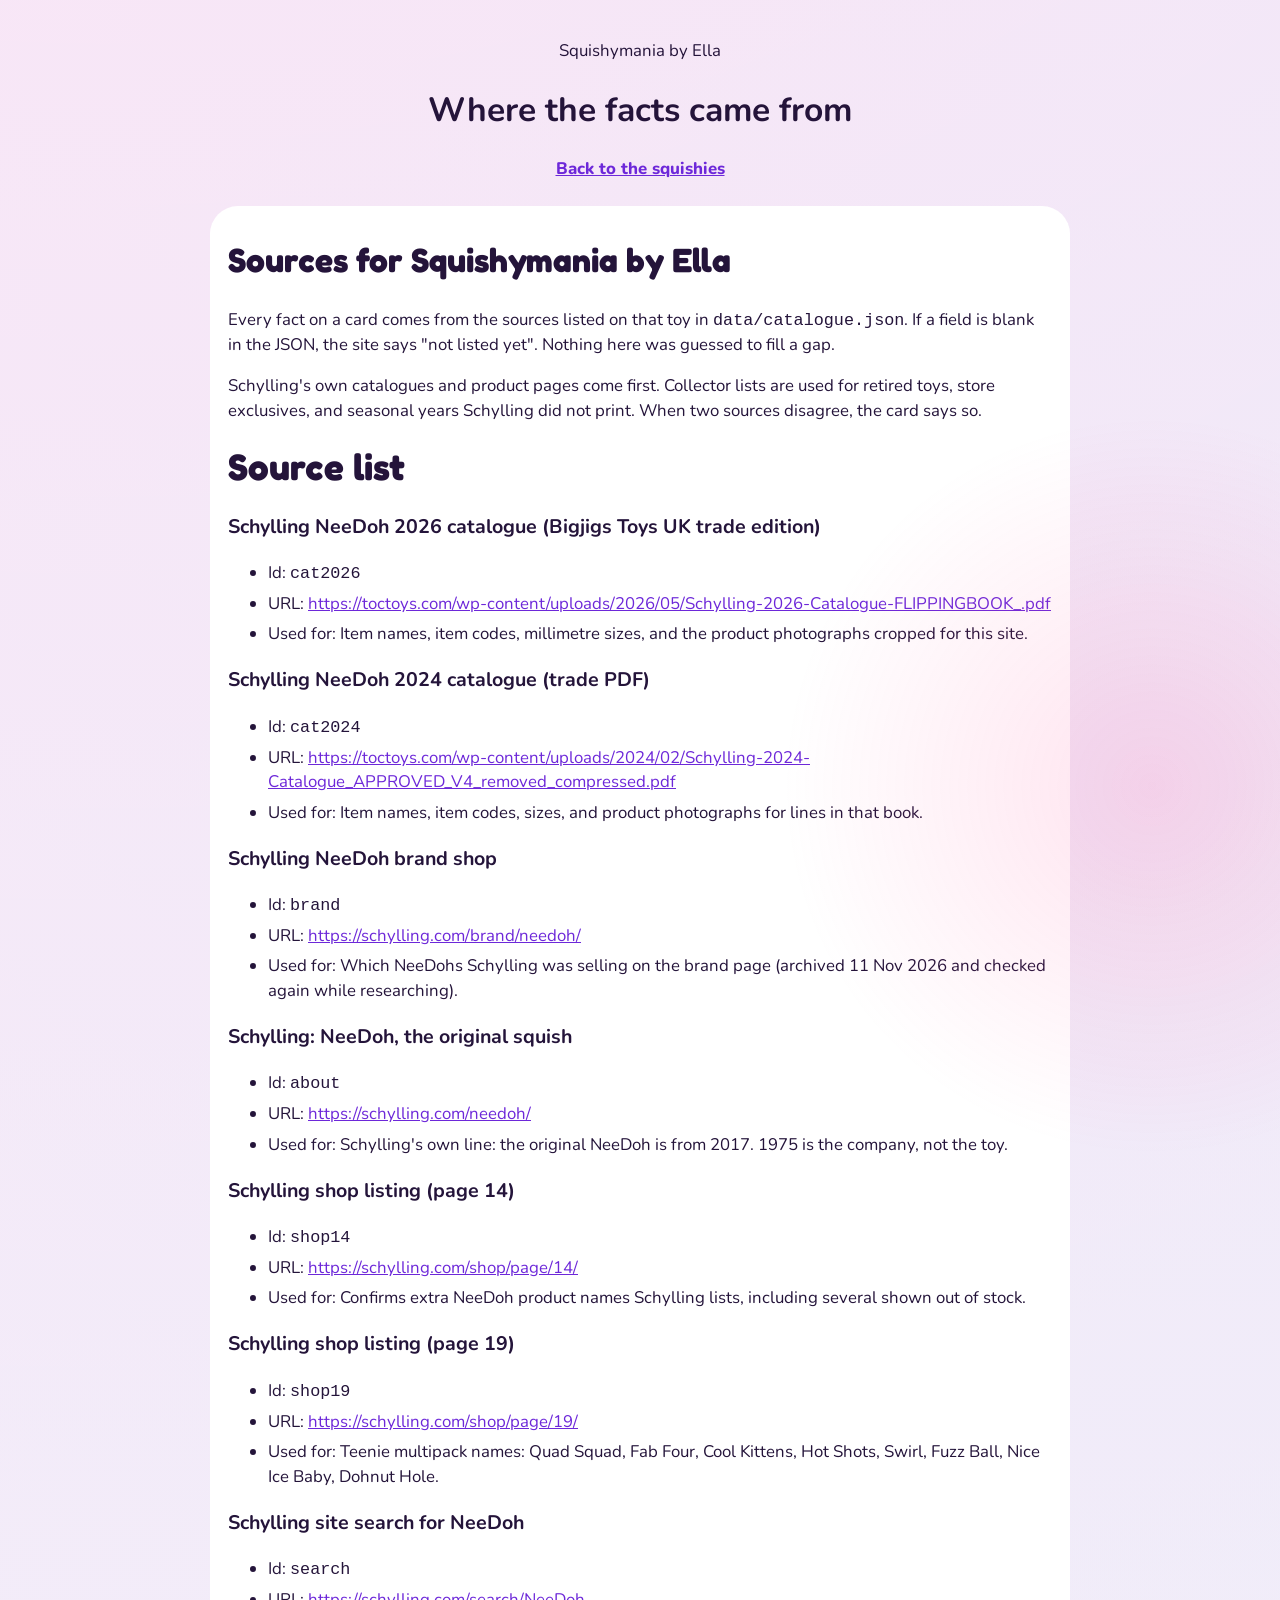
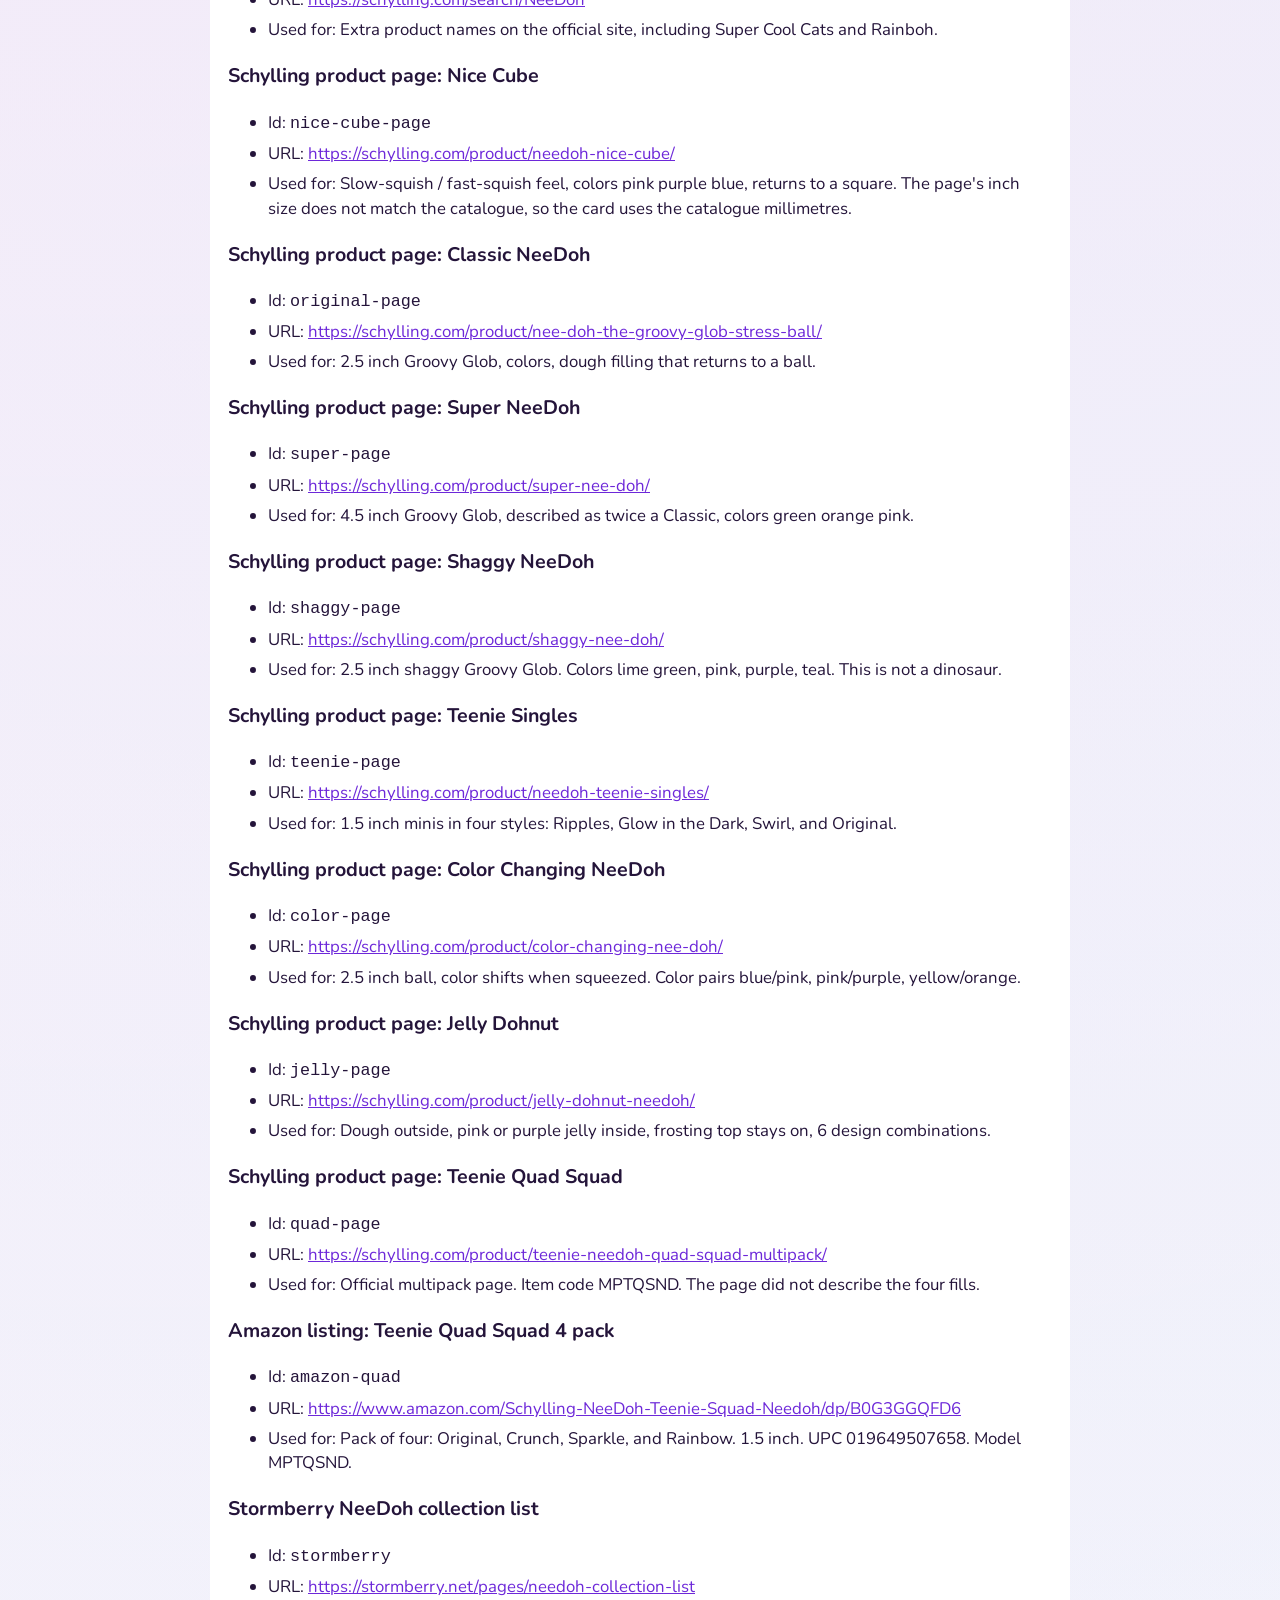
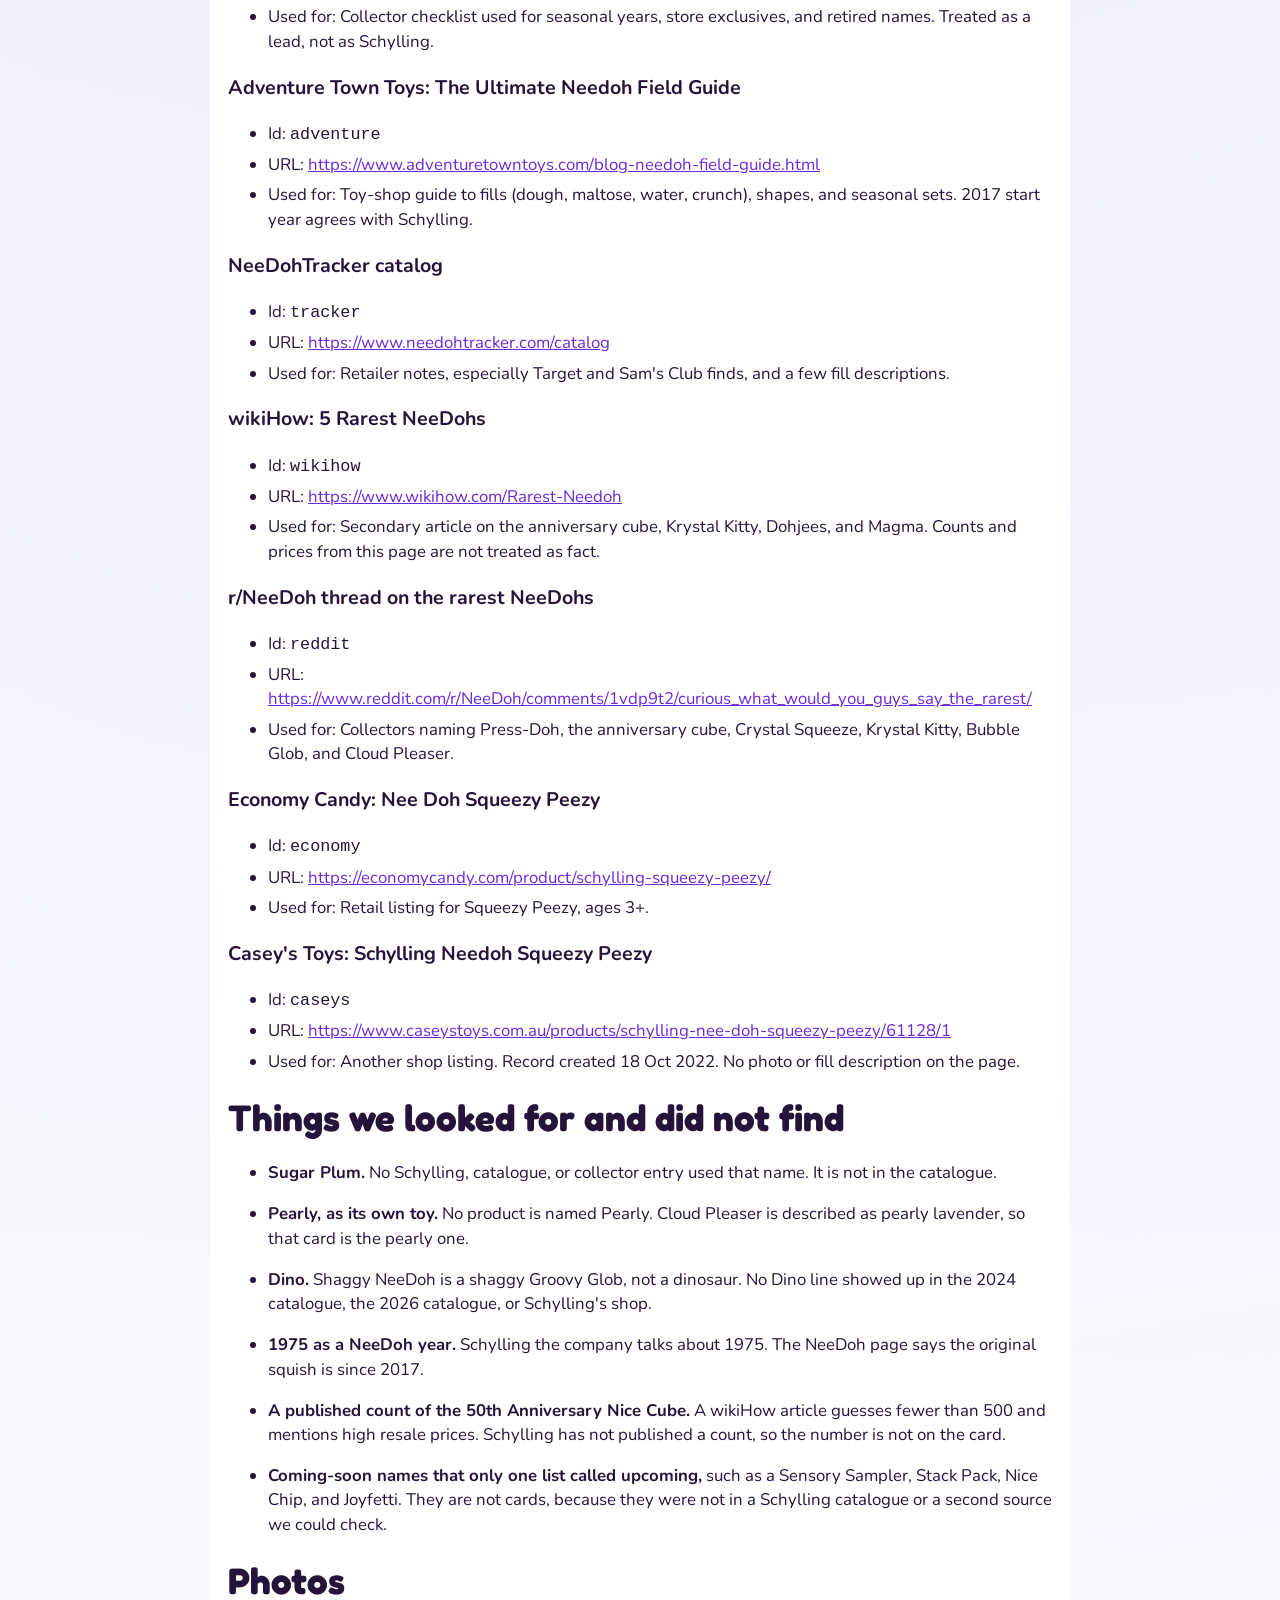
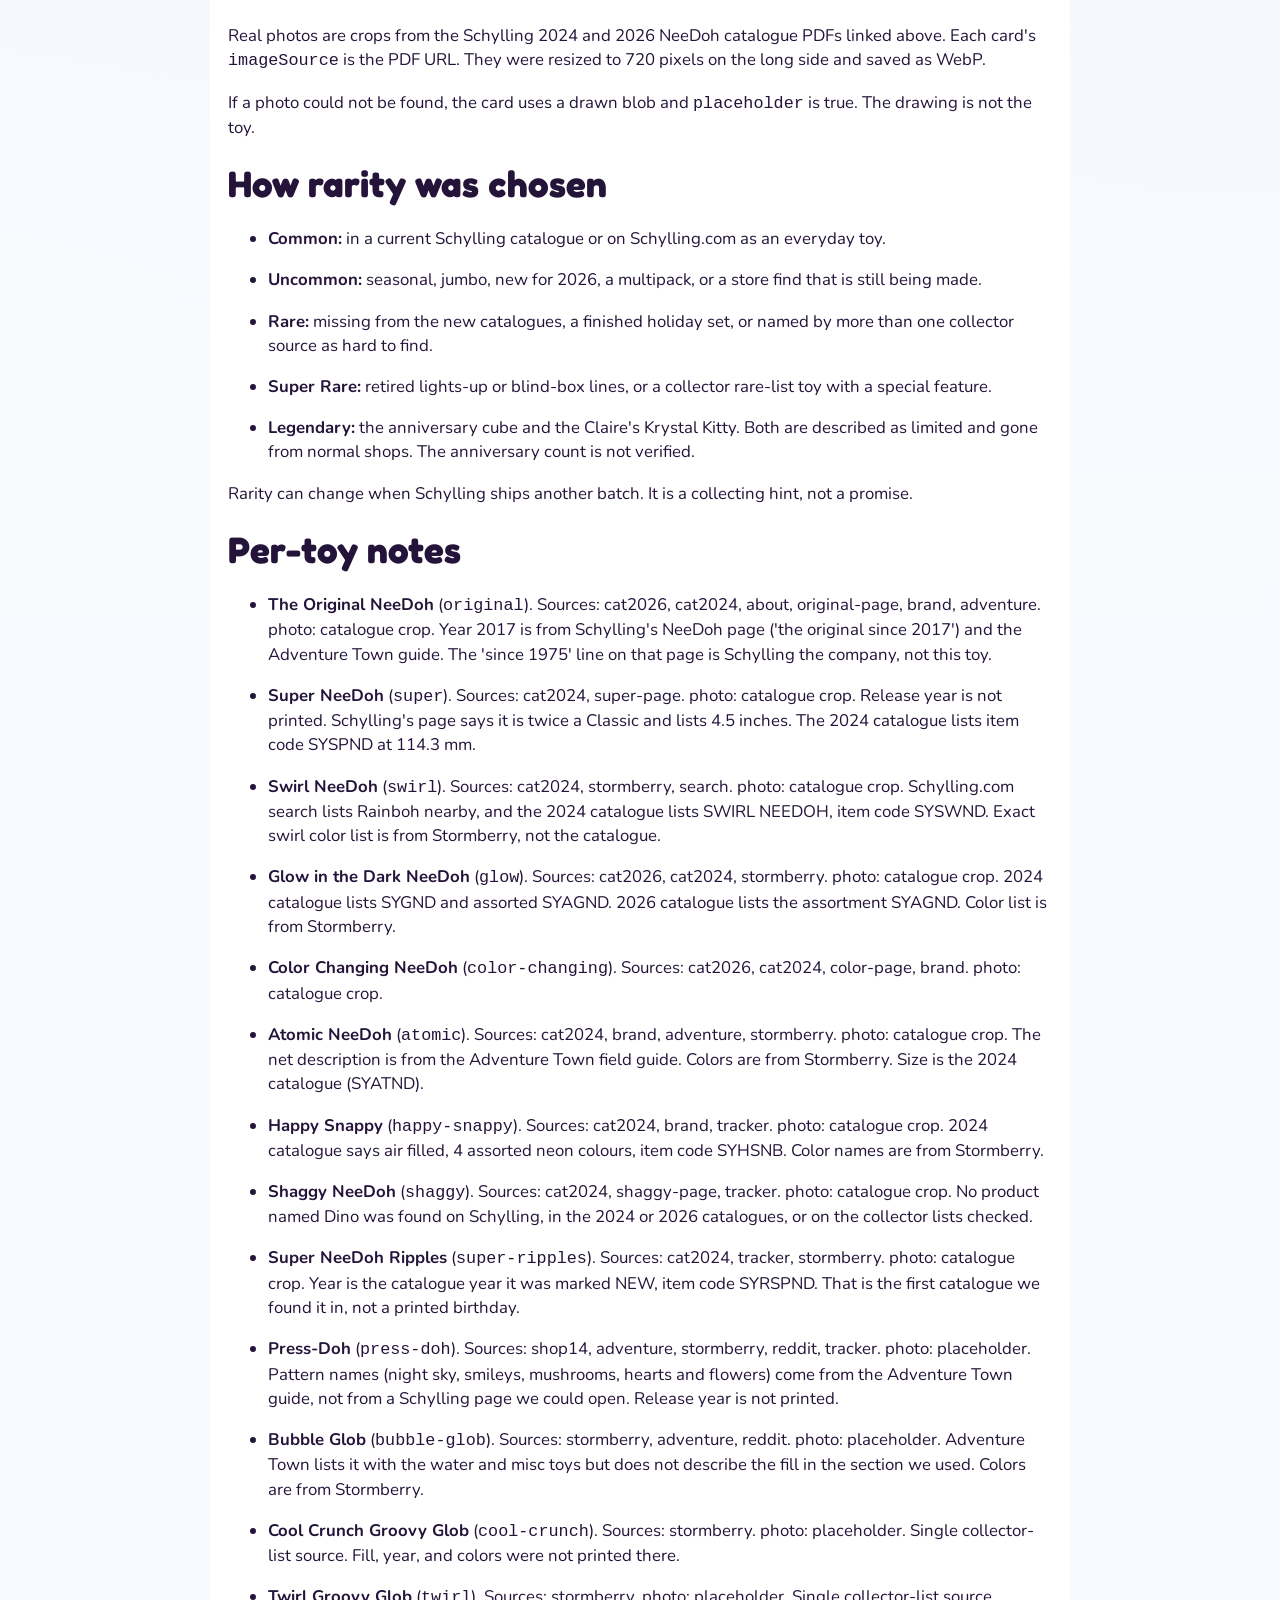
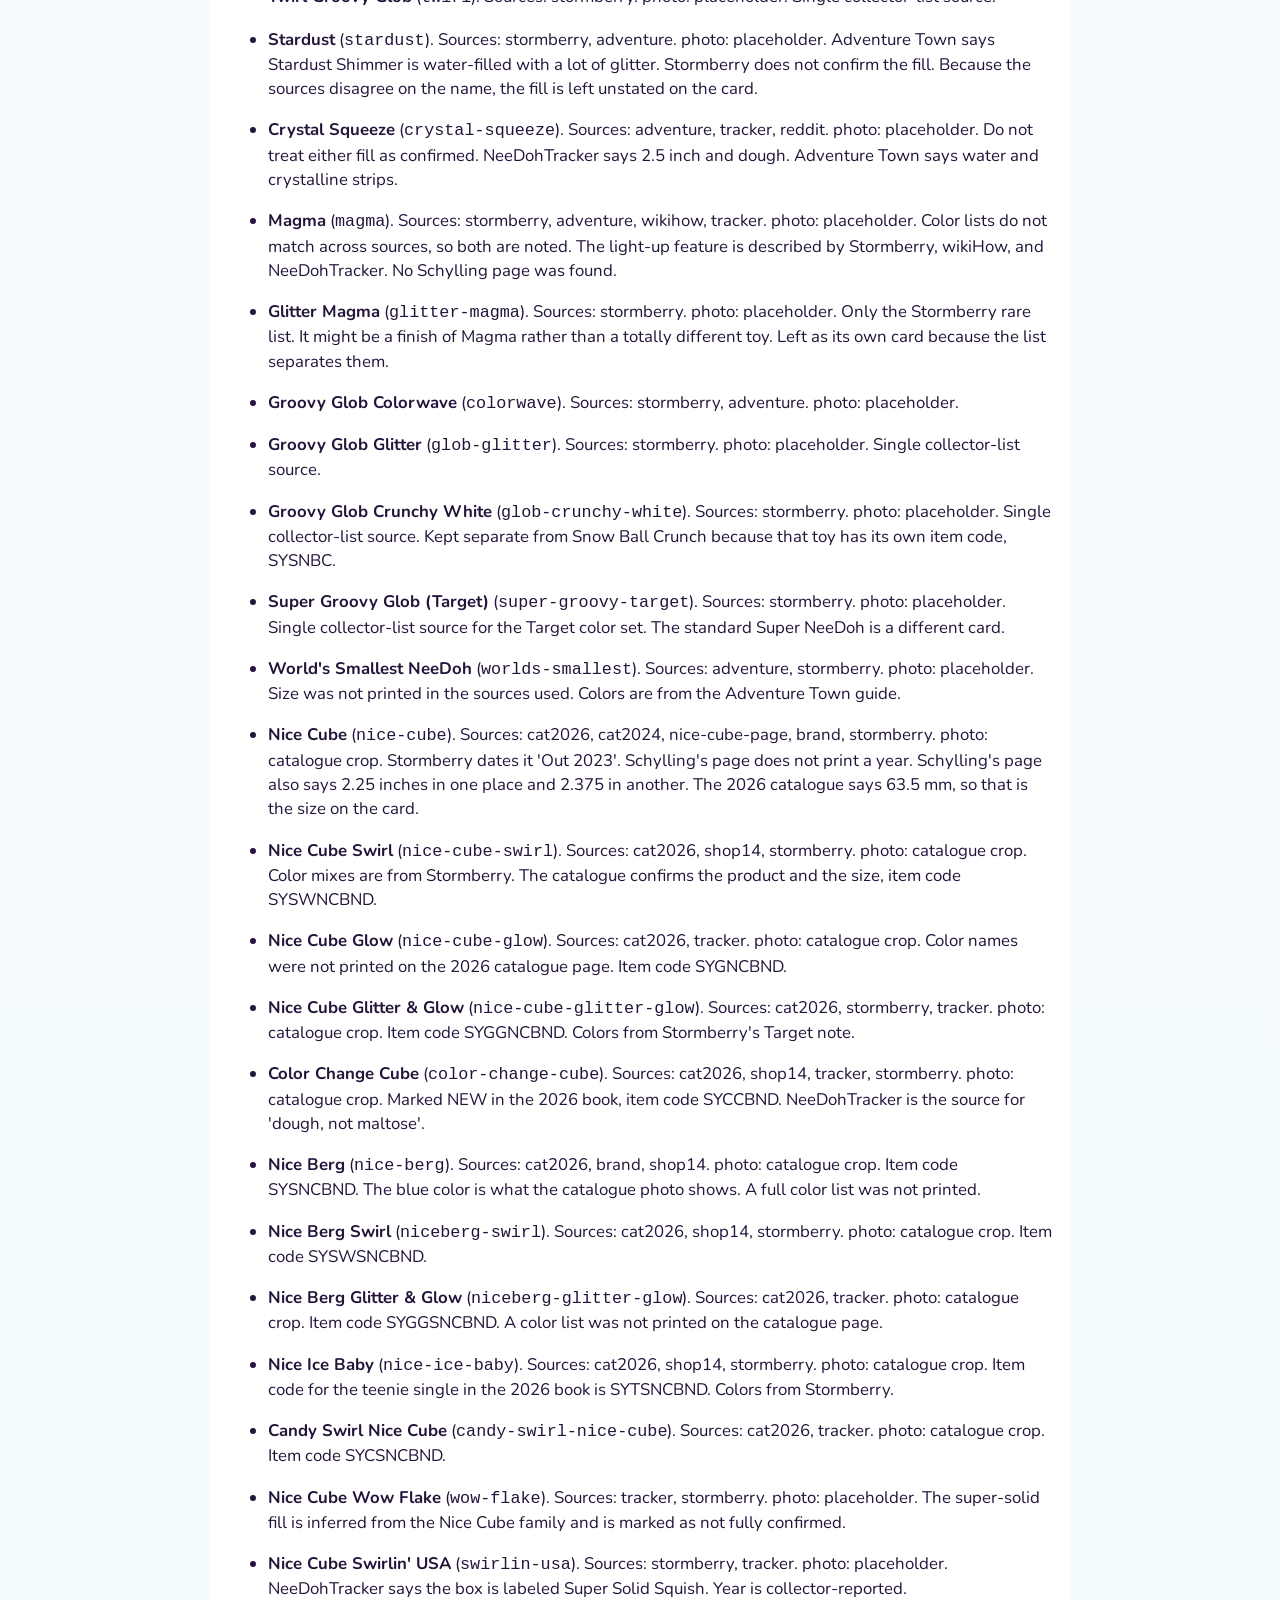
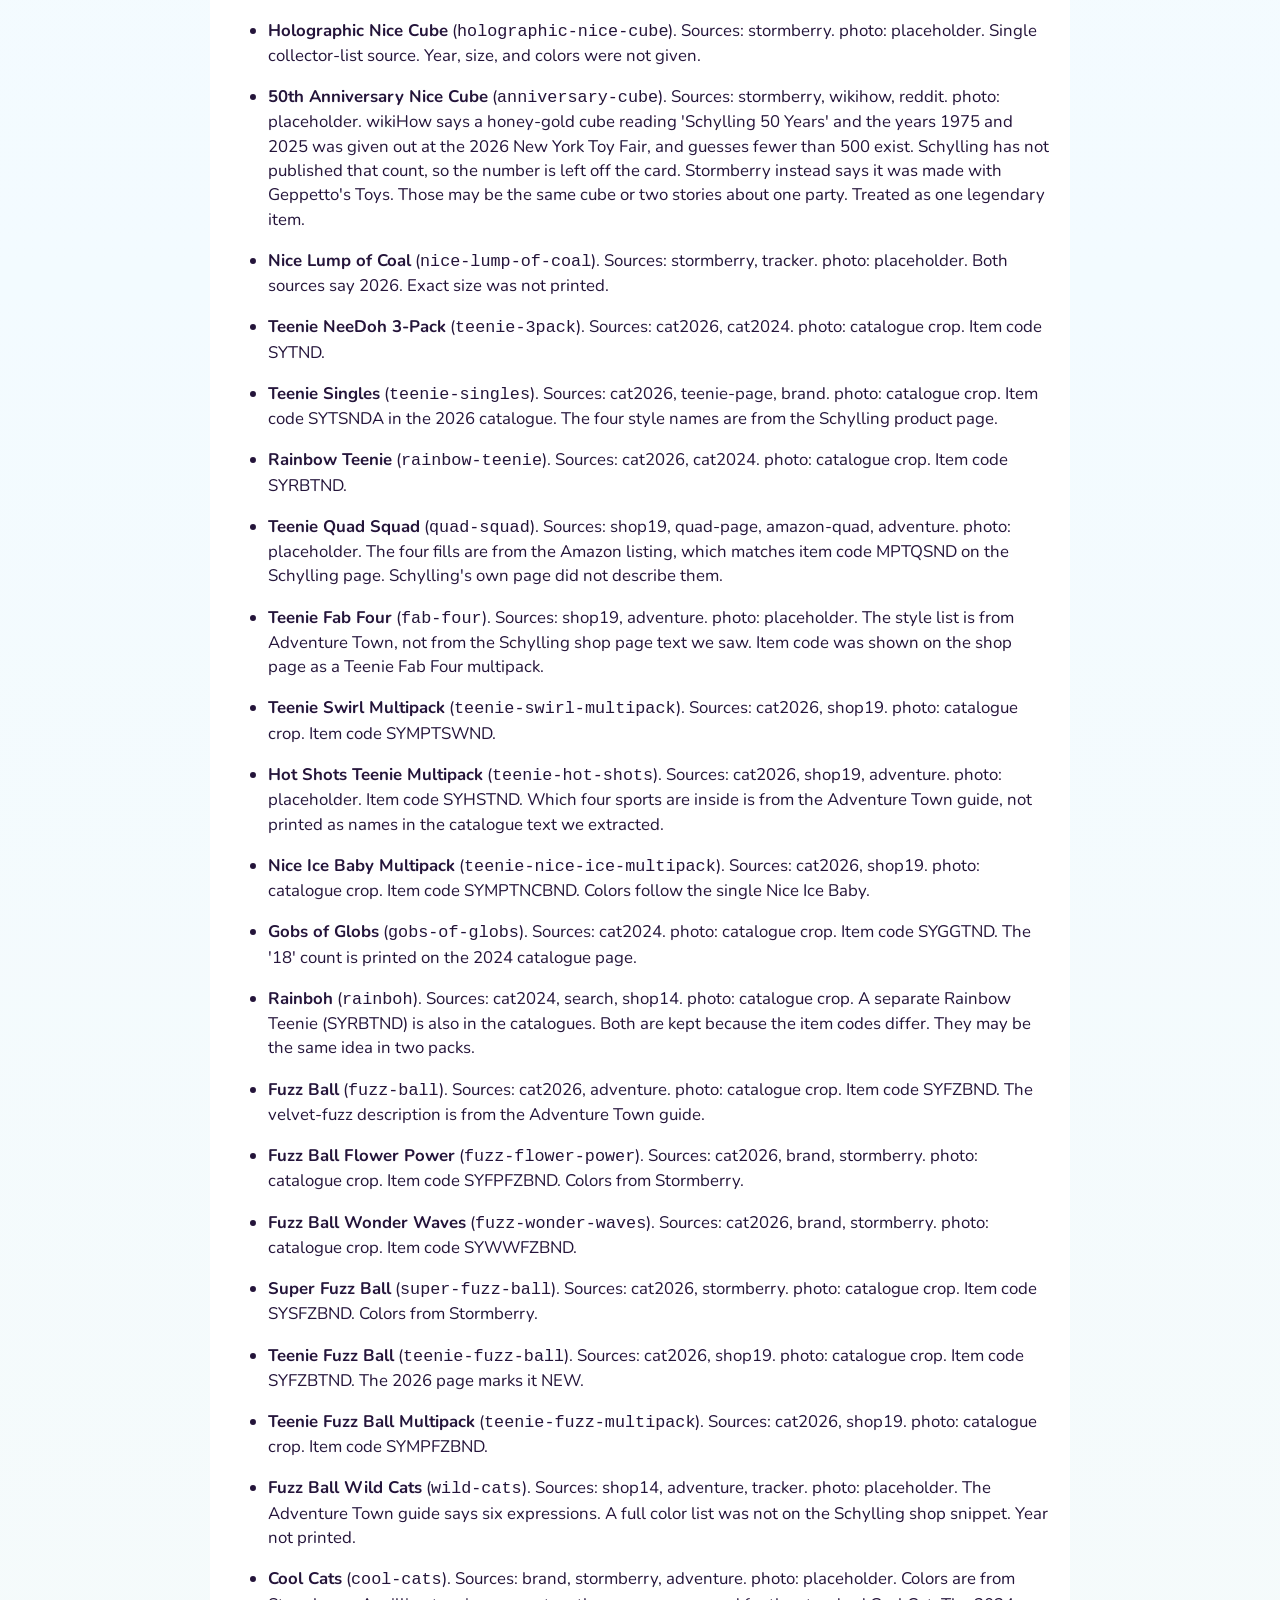
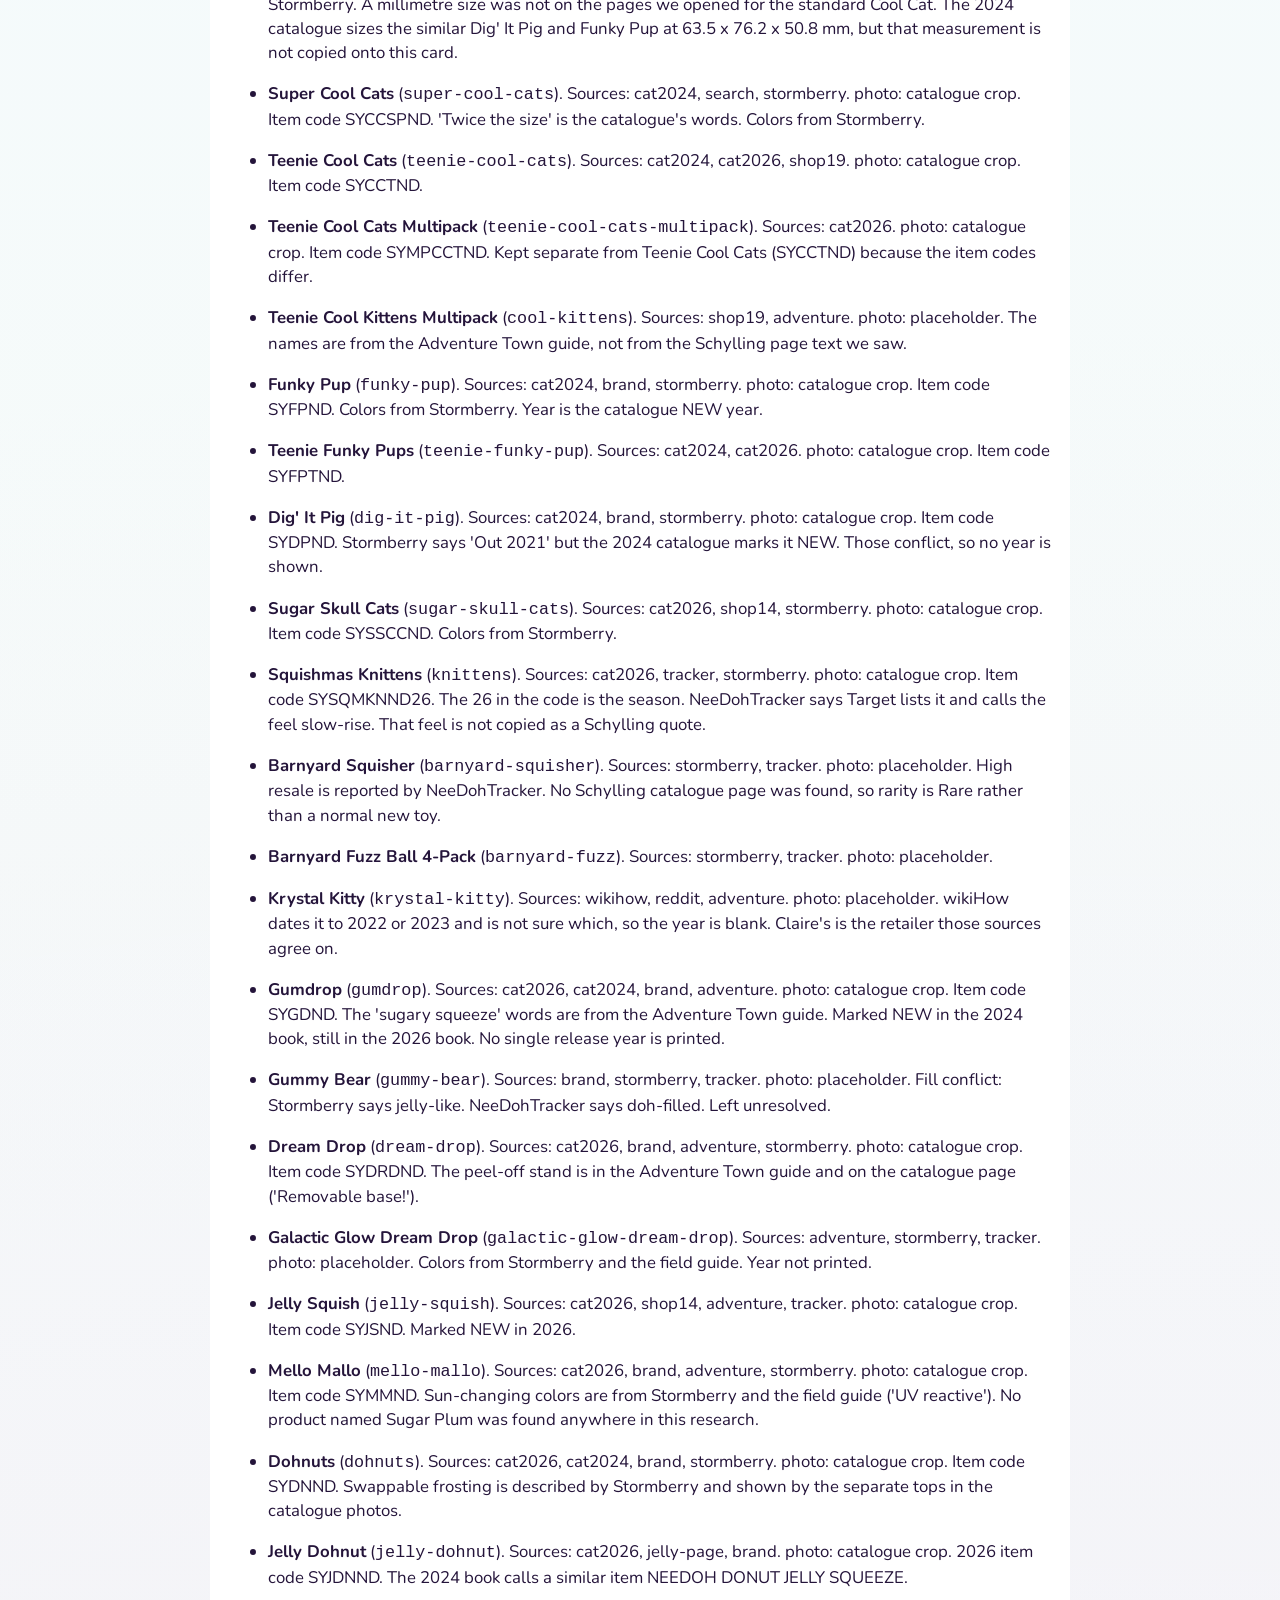
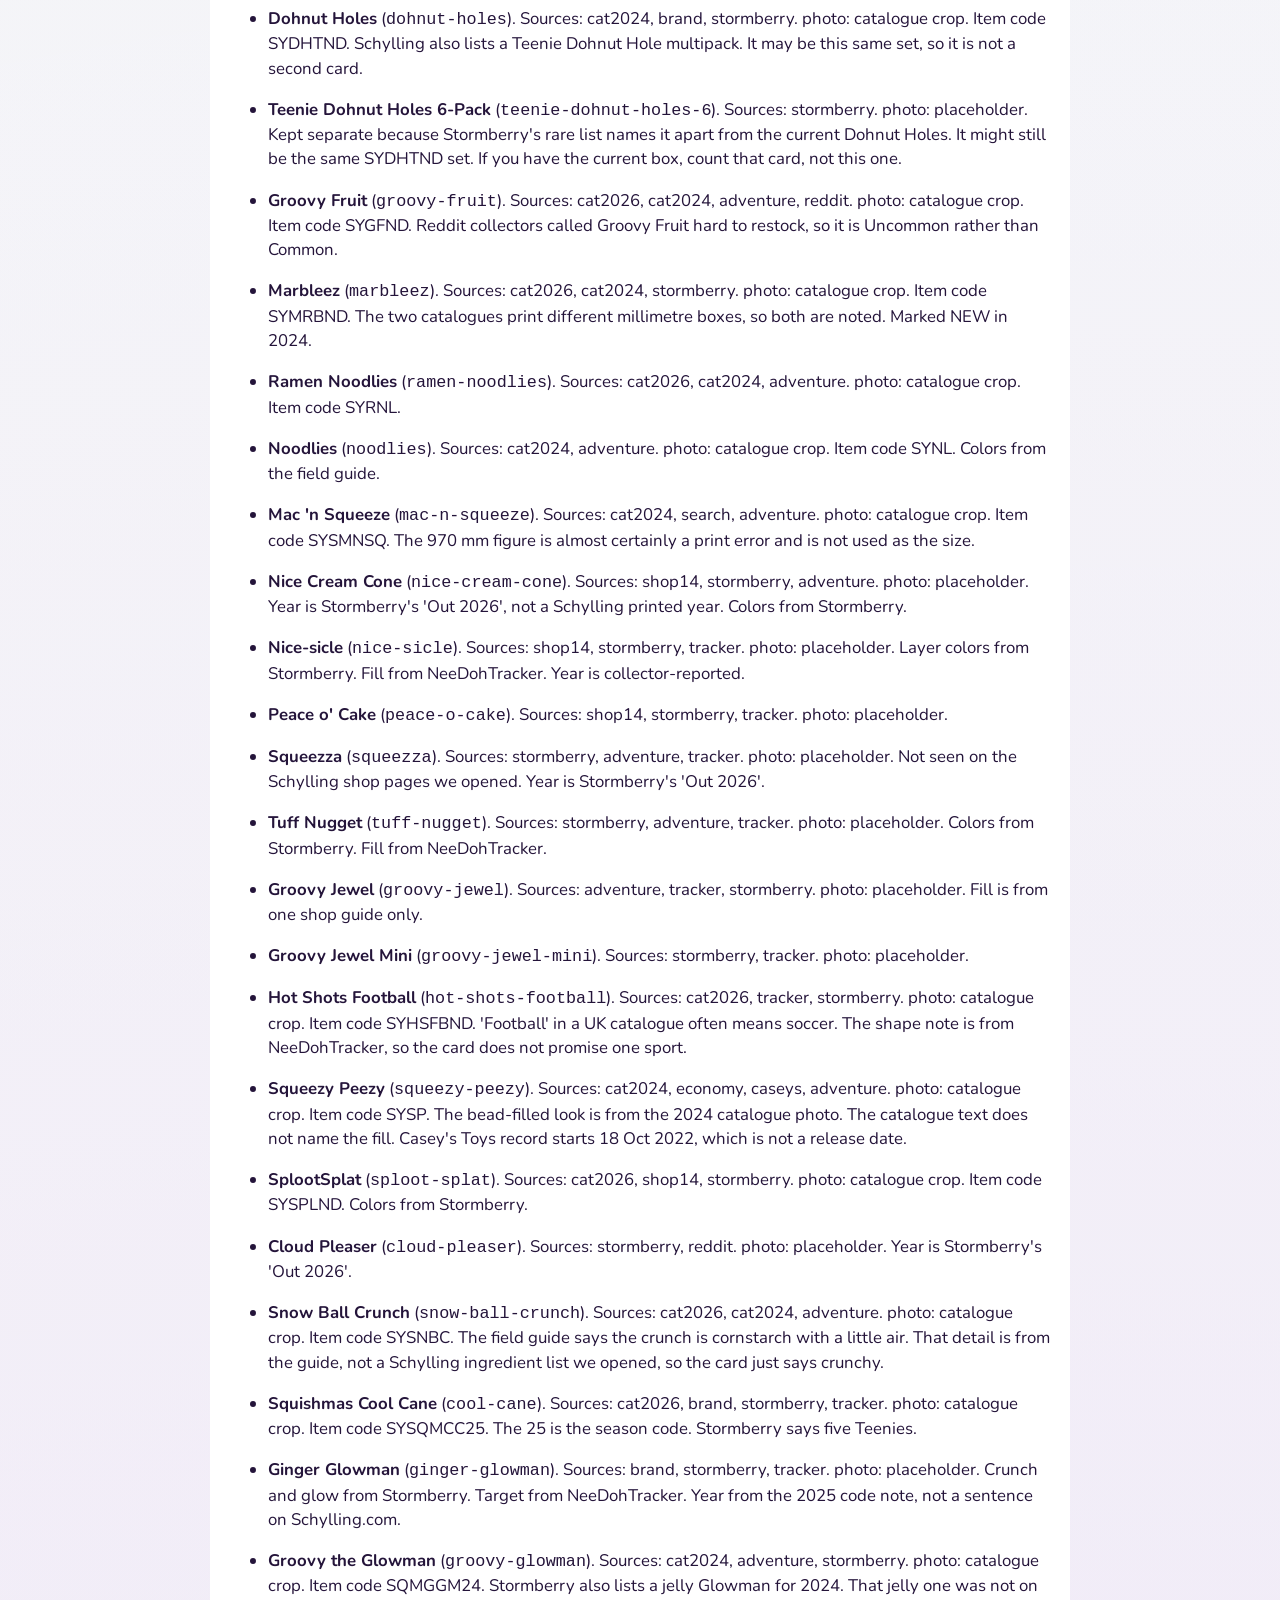
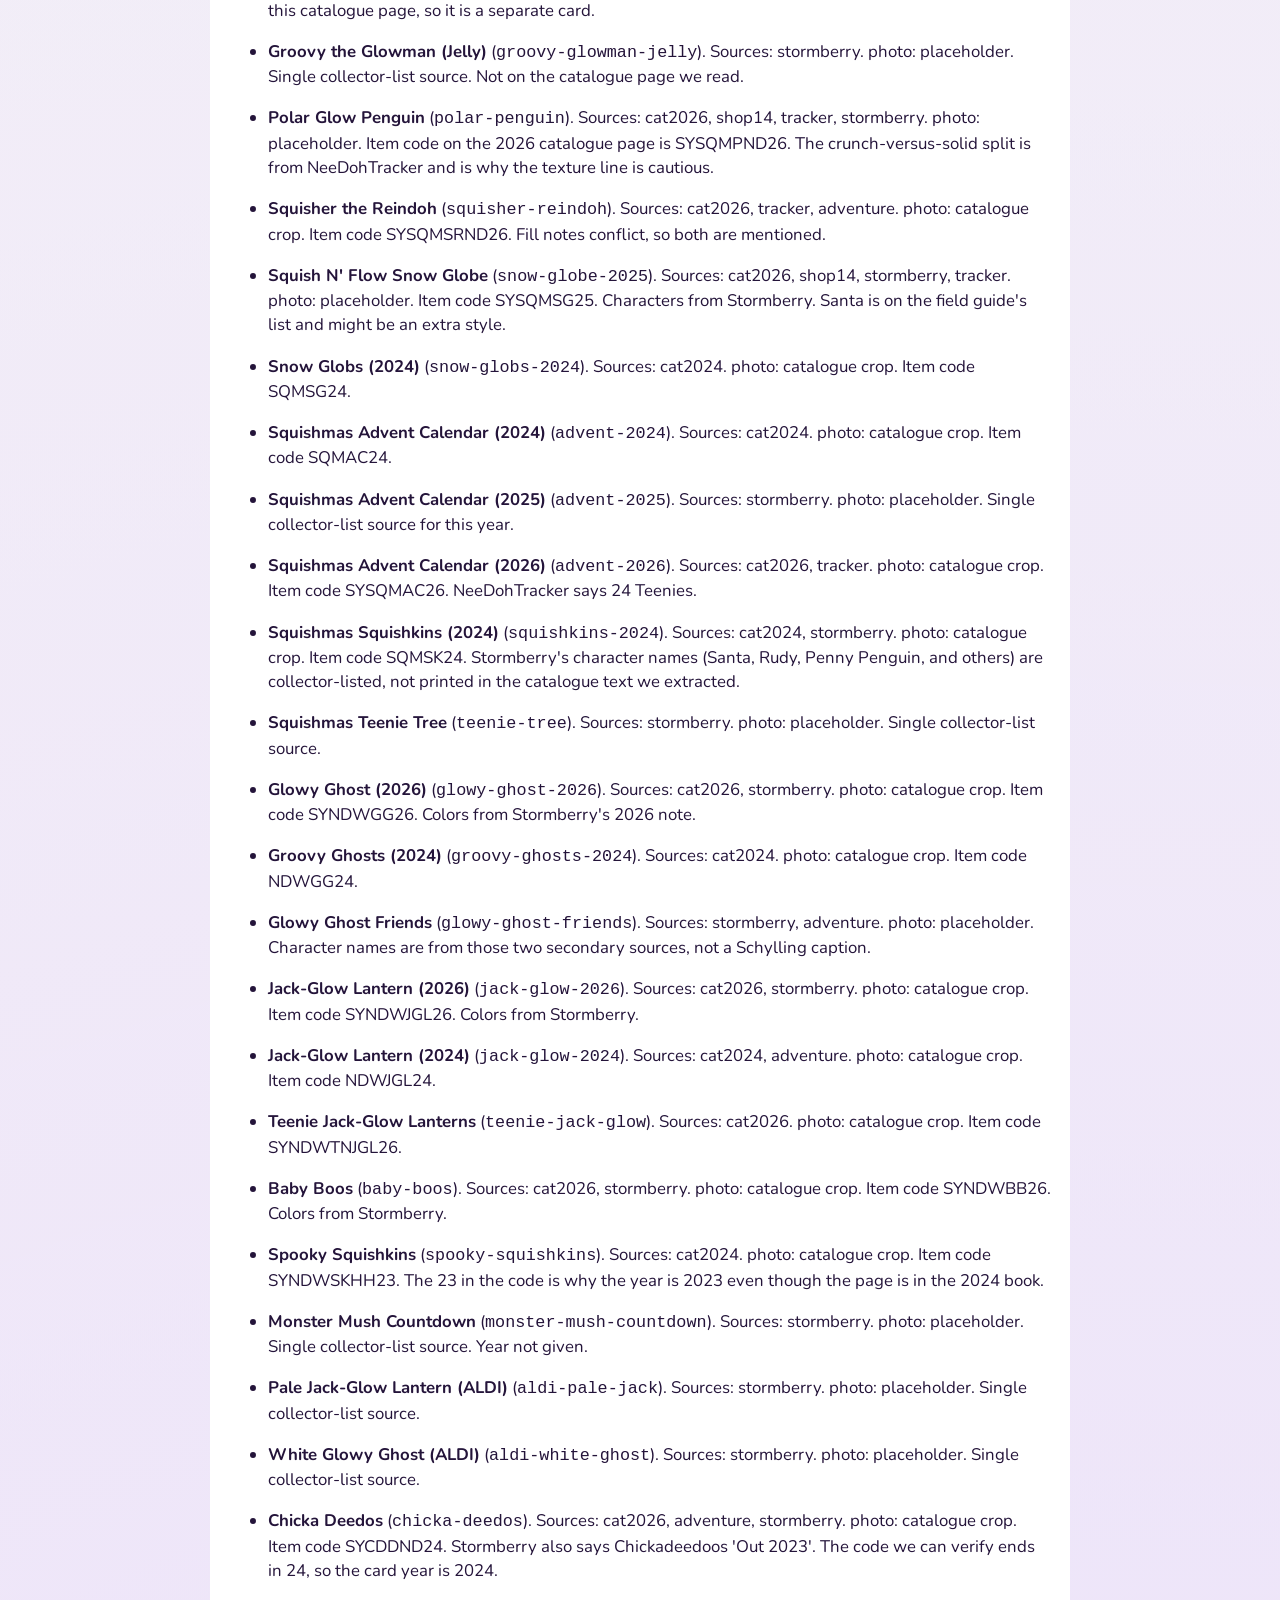
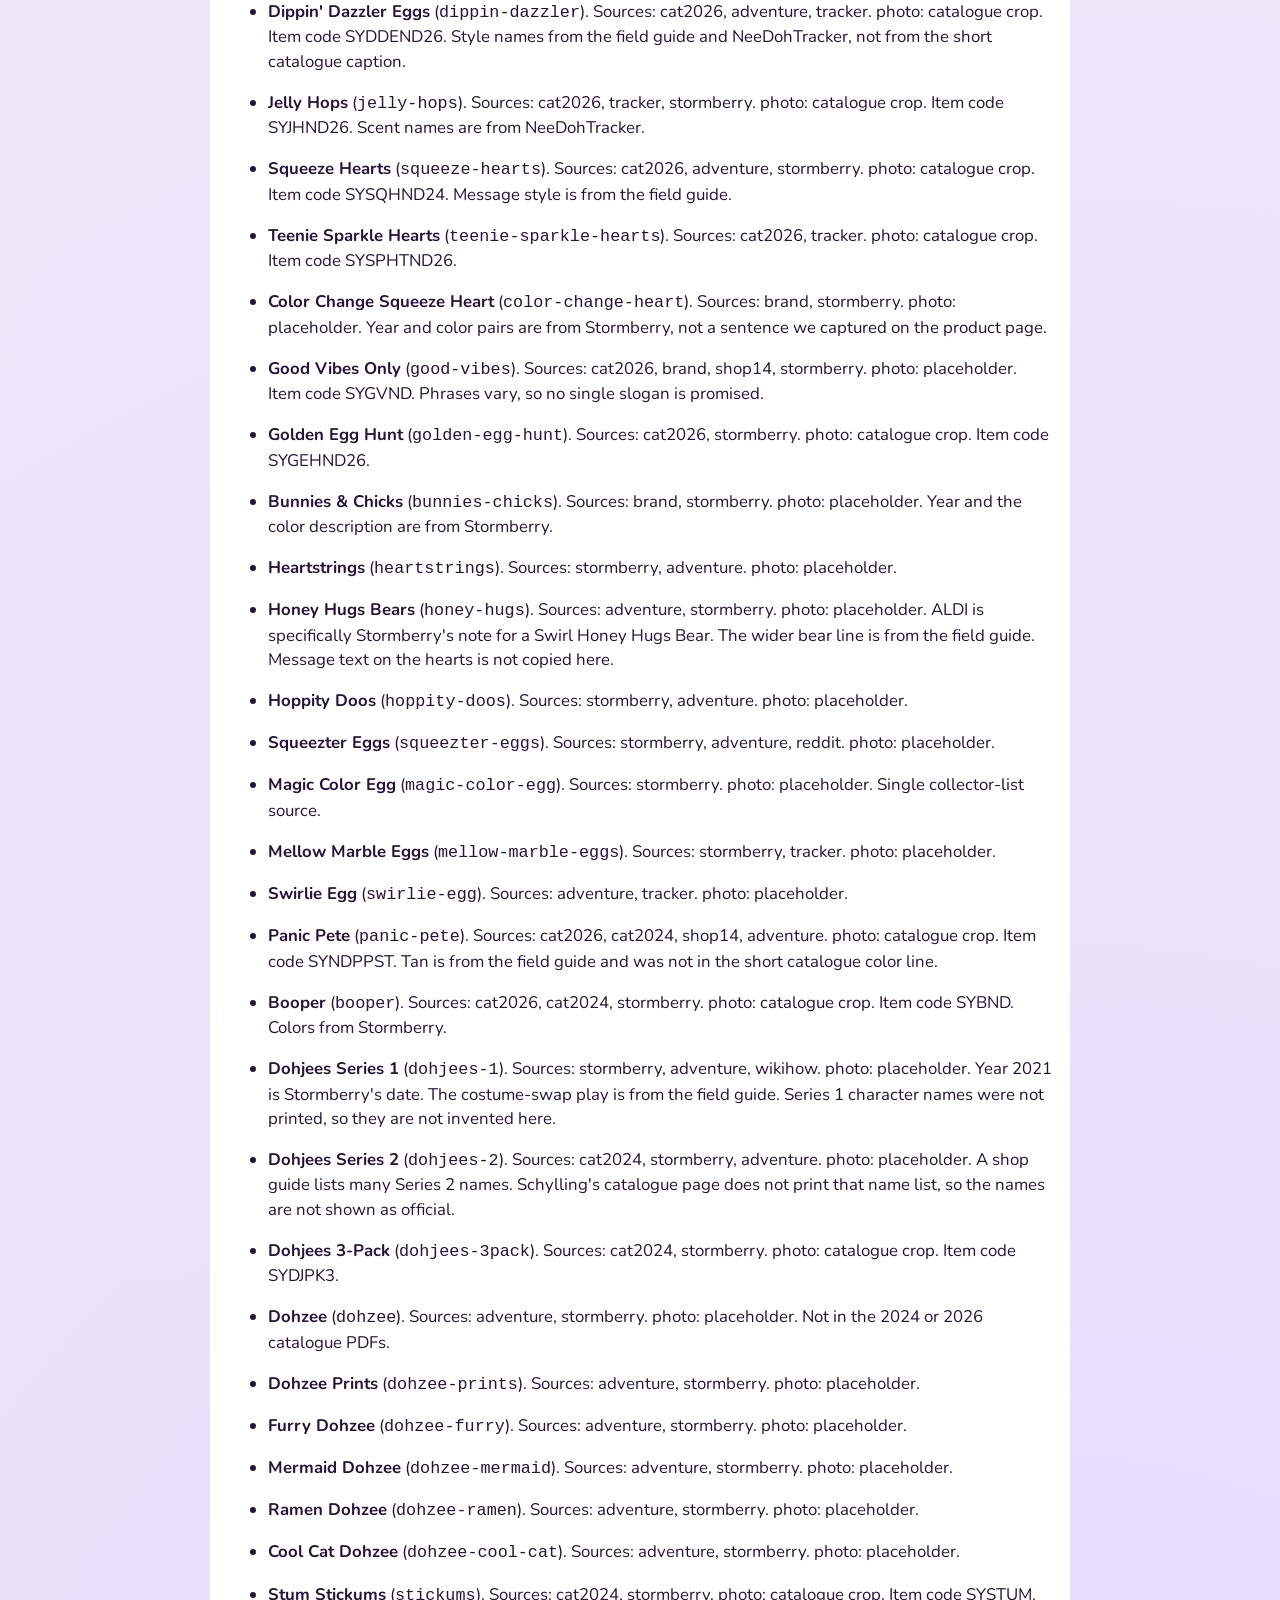
==== sources.html @ 7dff9509 "Add Squishymania, a static NeeDoh catalogue for Ella. The site lists sourced Schylling NeeDohs with " ====
<!DOCTYPE html>
<html lang="en">
<head>
  <meta charset="utf-8">
  <meta name="viewport" content="width=device-width, initial-scale=1">
  <title>Sources · Squishymania by Ella</title>
  <link rel="stylesheet" href="css/styles.css">
</head>
<body>
  <a class="skip" href="#main">Skip to sources</a>
  <header class="site-header">
    <p class="brand-kicker">Squishymania by Ella</p>
    <h1>Where the facts came from</h1>
    <p><a class="text-link" href="./index.html">Back to the squishies</a></p>
  </header>
  <main id="main" class="sources-page">
    <h1>Sources for Squishymania by Ella</h1>

<p>Every fact on a card comes from the sources listed on that toy in <code>data/catalogue.json</code>. If a field is blank in the JSON, the site says &quot;not listed yet&quot;. Nothing here was guessed to fill a gap.</p>

<p>Schylling&#x27;s own catalogues and product pages come first. Collector lists are used for retired toys, store exclusives, and seasonal years Schylling did not print. When two sources disagree, the card says so.</p>

<h2>Source list</h2>

<h3>Schylling NeeDoh 2026 catalogue (Bigjigs Toys UK trade edition)</h3>

<ul>
<li>Id: <code>cat2026</code></li>
<li>URL: <a href="https://toctoys.com/wp-content/uploads/2026/05/Schylling-2026-Catalogue-FLIPPINGBOOK_.pdf">https://toctoys.com/wp-content/uploads/2026/05/Schylling-2026-Catalogue-FLIPPINGBOOK_.pdf</a></li>
<li>Used for: Item names, item codes, millimetre sizes, and the product photographs cropped for this site.</li>
</ul>

<h3>Schylling NeeDoh 2024 catalogue (trade PDF)</h3>

<ul>
<li>Id: <code>cat2024</code></li>
<li>URL: <a href="https://toctoys.com/wp-content/uploads/2024/02/Schylling-2024-Catalogue_APPROVED_V4_removed_compressed.pdf">https://toctoys.com/wp-content/uploads/2024/02/Schylling-2024-Catalogue_APPROVED_V4_removed_compressed.pdf</a></li>
<li>Used for: Item names, item codes, sizes, and product photographs for lines in that book.</li>
</ul>

<h3>Schylling NeeDoh brand shop</h3>

<ul>
<li>Id: <code>brand</code></li>
<li>URL: <a href="https://schylling.com/brand/needoh/">https://schylling.com/brand/needoh/</a></li>
<li>Used for: Which NeeDohs Schylling was selling on the brand page (archived 11 Nov 2026 and checked again while researching).</li>
</ul>

<h3>Schylling: NeeDoh, the original squish</h3>

<ul>
<li>Id: <code>about</code></li>
<li>URL: <a href="https://schylling.com/needoh/">https://schylling.com/needoh/</a></li>
<li>Used for: Schylling&#x27;s own line: the original NeeDoh is from 2017. 1975 is the company, not the toy.</li>
</ul>

<h3>Schylling shop listing (page 14)</h3>

<ul>
<li>Id: <code>shop14</code></li>
<li>URL: <a href="https://schylling.com/shop/page/14/">https://schylling.com/shop/page/14/</a></li>
<li>Used for: Confirms extra NeeDoh product names Schylling lists, including several shown out of stock.</li>
</ul>

<h3>Schylling shop listing (page 19)</h3>

<ul>
<li>Id: <code>shop19</code></li>
<li>URL: <a href="https://schylling.com/shop/page/19/">https://schylling.com/shop/page/19/</a></li>
<li>Used for: Teenie multipack names: Quad Squad, Fab Four, Cool Kittens, Hot Shots, Swirl, Fuzz Ball, Nice Ice Baby, Dohnut Hole.</li>
</ul>

<h3>Schylling site search for NeeDoh</h3>

<ul>
<li>Id: <code>search</code></li>
<li>URL: <a href="https://schylling.com/search/NeeDoh">https://schylling.com/search/NeeDoh</a></li>
<li>Used for: Extra product names on the official site, including Super Cool Cats and Rainboh.</li>
</ul>

<h3>Schylling product page: Nice Cube</h3>

<ul>
<li>Id: <code>nice-cube-page</code></li>
<li>URL: <a href="https://schylling.com/product/needoh-nice-cube/">https://schylling.com/product/needoh-nice-cube/</a></li>
<li>Used for: Slow-squish / fast-squish feel, colors pink purple blue, returns to a square. The page&#x27;s inch size does not match the catalogue, so the card uses the catalogue millimetres.</li>
</ul>

<h3>Schylling product page: Classic NeeDoh</h3>

<ul>
<li>Id: <code>original-page</code></li>
<li>URL: <a href="https://schylling.com/product/nee-doh-the-groovy-glob-stress-ball/">https://schylling.com/product/nee-doh-the-groovy-glob-stress-ball/</a></li>
<li>Used for: 2.5 inch Groovy Glob, colors, dough filling that returns to a ball.</li>
</ul>

<h3>Schylling product page: Super NeeDoh</h3>

<ul>
<li>Id: <code>super-page</code></li>
<li>URL: <a href="https://schylling.com/product/super-nee-doh/">https://schylling.com/product/super-nee-doh/</a></li>
<li>Used for: 4.5 inch Groovy Glob, described as twice a Classic, colors green orange pink.</li>
</ul>

<h3>Schylling product page: Shaggy NeeDoh</h3>

<ul>
<li>Id: <code>shaggy-page</code></li>
<li>URL: <a href="https://schylling.com/product/shaggy-nee-doh/">https://schylling.com/product/shaggy-nee-doh/</a></li>
<li>Used for: 2.5 inch shaggy Groovy Glob. Colors lime green, pink, purple, teal. This is not a dinosaur.</li>
</ul>

<h3>Schylling product page: Teenie Singles</h3>

<ul>
<li>Id: <code>teenie-page</code></li>
<li>URL: <a href="https://schylling.com/product/needoh-teenie-singles/">https://schylling.com/product/needoh-teenie-singles/</a></li>
<li>Used for: 1.5 inch minis in four styles: Ripples, Glow in the Dark, Swirl, and Original.</li>
</ul>

<h3>Schylling product page: Color Changing NeeDoh</h3>

<ul>
<li>Id: <code>color-page</code></li>
<li>URL: <a href="https://schylling.com/product/color-changing-nee-doh/">https://schylling.com/product/color-changing-nee-doh/</a></li>
<li>Used for: 2.5 inch ball, color shifts when squeezed. Color pairs blue/pink, pink/purple, yellow/orange.</li>
</ul>

<h3>Schylling product page: Jelly Dohnut</h3>

<ul>
<li>Id: <code>jelly-page</code></li>
<li>URL: <a href="https://schylling.com/product/jelly-dohnut-needoh/">https://schylling.com/product/jelly-dohnut-needoh/</a></li>
<li>Used for: Dough outside, pink or purple jelly inside, frosting top stays on, 6 design combinations.</li>
</ul>

<h3>Schylling product page: Teenie Quad Squad</h3>

<ul>
<li>Id: <code>quad-page</code></li>
<li>URL: <a href="https://schylling.com/product/teenie-needoh-quad-squad-multipack/">https://schylling.com/product/teenie-needoh-quad-squad-multipack/</a></li>
<li>Used for: Official multipack page. Item code MPTQSND. The page did not describe the four fills.</li>
</ul>

<h3>Amazon listing: Teenie Quad Squad 4 pack</h3>

<ul>
<li>Id: <code>amazon-quad</code></li>
<li>URL: <a href="https://www.amazon.com/Schylling-NeeDoh-Teenie-Squad-Needoh/dp/B0G3GGQFD6">https://www.amazon.com/Schylling-NeeDoh-Teenie-Squad-Needoh/dp/B0G3GGQFD6</a></li>
<li>Used for: Pack of four: Original, Crunch, Sparkle, and Rainbow. 1.5 inch. UPC 019649507658. Model MPTQSND.</li>
</ul>

<h3>Stormberry NeeDoh collection list</h3>

<ul>
<li>Id: <code>stormberry</code></li>
<li>URL: <a href="https://stormberry.net/pages/needoh-collection-list">https://stormberry.net/pages/needoh-collection-list</a></li>
<li>Used for: Collector checklist used for seasonal years, store exclusives, and retired names. Treated as a lead, not as Schylling.</li>
</ul>

<h3>Adventure Town Toys: The Ultimate Needoh Field Guide</h3>

<ul>
<li>Id: <code>adventure</code></li>
<li>URL: <a href="https://www.adventuretowntoys.com/blog-needoh-field-guide.html">https://www.adventuretowntoys.com/blog-needoh-field-guide.html</a></li>
<li>Used for: Toy-shop guide to fills (dough, maltose, water, crunch), shapes, and seasonal sets. 2017 start year agrees with Schylling.</li>
</ul>

<h3>NeeDohTracker catalog</h3>

<ul>
<li>Id: <code>tracker</code></li>
<li>URL: <a href="https://www.needohtracker.com/catalog">https://www.needohtracker.com/catalog</a></li>
<li>Used for: Retailer notes, especially Target and Sam&#x27;s Club finds, and a few fill descriptions.</li>
</ul>

<h3>wikiHow: 5 Rarest NeeDohs</h3>

<ul>
<li>Id: <code>wikihow</code></li>
<li>URL: <a href="https://www.wikihow.com/Rarest-Needoh">https://www.wikihow.com/Rarest-Needoh</a></li>
<li>Used for: Secondary article on the anniversary cube, Krystal Kitty, Dohjees, and Magma. Counts and prices from this page are not treated as fact.</li>
</ul>

<h3>r/NeeDoh thread on the rarest NeeDohs</h3>

<ul>
<li>Id: <code>reddit</code></li>
<li>URL: <a href="https://www.reddit.com/r/NeeDoh/comments/1vdp9t2/curious_what_would_you_guys_say_the_rarest/">https://www.reddit.com/r/NeeDoh/comments/1vdp9t2/curious_what_would_you_guys_say_the_rarest/</a></li>
<li>Used for: Collectors naming Press-Doh, the anniversary cube, Crystal Squeeze, Krystal Kitty, Bubble Glob, and Cloud Pleaser.</li>
</ul>

<h3>Economy Candy: Nee Doh Squeezy Peezy</h3>

<ul>
<li>Id: <code>economy</code></li>
<li>URL: <a href="https://economycandy.com/product/schylling-squeezy-peezy/">https://economycandy.com/product/schylling-squeezy-peezy/</a></li>
<li>Used for: Retail listing for Squeezy Peezy, ages 3+.</li>
</ul>

<h3>Casey&#x27;s Toys: Schylling Needoh Squeezy Peezy</h3>

<ul>
<li>Id: <code>caseys</code></li>
<li>URL: <a href="https://www.caseystoys.com.au/products/schylling-nee-doh-squeezy-peezy/61128/1">https://www.caseystoys.com.au/products/schylling-nee-doh-squeezy-peezy/61128/1</a></li>
<li>Used for: Another shop listing. Record created 18 Oct 2022. No photo or fill description on the page.</li>
</ul>

<h2>Things we looked for and did not find</h2>

<ul>
<li><strong>Sugar Plum.</strong> No Schylling, catalogue, or collector entry used that name. It is not in the catalogue.</li>
</ul>

<ul>
<li><strong>Pearly, as its own toy.</strong> No product is named Pearly. Cloud Pleaser is described as pearly lavender, so that card is the pearly one.</li>
</ul>

<ul>
<li><strong>Dino.</strong> Shaggy NeeDoh is a shaggy Groovy Glob, not a dinosaur. No Dino line showed up in the 2024 catalogue, the 2026 catalogue, or Schylling&#x27;s shop.</li>
</ul>

<ul>
<li><strong>1975 as a NeeDoh year.</strong> Schylling the company talks about 1975. The NeeDoh page says the original squish is since 2017.</li>
</ul>

<ul>
<li><strong>A published count of the 50th Anniversary Nice Cube.</strong> A wikiHow article guesses fewer than 500 and mentions high resale prices. Schylling has not published a count, so the number is not on the card.</li>
</ul>

<ul>
<li><strong>Coming-soon names that only one list called upcoming,</strong> such as a Sensory Sampler, Stack Pack, Nice Chip, and Joyfetti. They are not cards, because they were not in a Schylling catalogue or a second source we could check.</li>
</ul>

<h2>Photos</h2>

<p>Real photos are crops from the Schylling 2024 and 2026 NeeDoh catalogue PDFs linked above. Each card&#x27;s <code>imageSource</code> is the PDF URL. They were resized to 720 pixels on the long side and saved as WebP.</p>

<p>If a photo could not be found, the card uses a drawn blob and <code>placeholder</code> is true. The drawing is not the toy.</p>

<h2>How rarity was chosen</h2>

<ul>
<li><strong>Common:</strong> in a current Schylling catalogue or on Schylling.com as an everyday toy.</li>
</ul>

<ul>
<li><strong>Uncommon:</strong> seasonal, jumbo, new for 2026, a multipack, or a store find that is still being made.</li>
</ul>

<ul>
<li><strong>Rare:</strong> missing from the new catalogues, a finished holiday set, or named by more than one collector source as hard to find.</li>
</ul>

<ul>
<li><strong>Super Rare:</strong> retired lights-up or blind-box lines, or a collector rare-list toy with a special feature.</li>
</ul>

<ul>
<li><strong>Legendary:</strong> the anniversary cube and the Claire&#x27;s Krystal Kitty. Both are described as limited and gone from normal shops. The anniversary count is not verified.</li>
</ul>


<p>Rarity can change when Schylling ships another batch. It is a collecting hint, not a promise.</p>

<h2>Per-toy notes</h2>

<ul>
<li><strong>The Original NeeDoh</strong> (<code>original</code>). Sources: cat2026, cat2024, about, original-page, brand, adventure. photo: catalogue crop. Year 2017 is from Schylling&#x27;s NeeDoh page (&#x27;the original since 2017&#x27;) and the Adventure Town guide. The &#x27;since 1975&#x27; line on that page is Schylling the company, not this toy.</li>
</ul>

<ul>
<li><strong>Super NeeDoh</strong> (<code>super</code>). Sources: cat2024, super-page. photo: catalogue crop. Release year is not printed. Schylling&#x27;s page says it is twice a Classic and lists 4.5 inches. The 2024 catalogue lists item code SYSPND at 114.3 mm.</li>
</ul>

<ul>
<li><strong>Swirl NeeDoh</strong> (<code>swirl</code>). Sources: cat2024, stormberry, search. photo: catalogue crop. Schylling.com search lists Rainboh nearby, and the 2024 catalogue lists SWIRL NEEDOH, item code SYSWND. Exact swirl color list is from Stormberry, not the catalogue.</li>
</ul>

<ul>
<li><strong>Glow in the Dark NeeDoh</strong> (<code>glow</code>). Sources: cat2026, cat2024, stormberry. photo: catalogue crop. 2024 catalogue lists SYGND and assorted SYAGND. 2026 catalogue lists the assortment SYAGND. Color list is from Stormberry.</li>
</ul>

<ul>
<li><strong>Color Changing NeeDoh</strong> (<code>color-changing</code>). Sources: cat2026, cat2024, color-page, brand. photo: catalogue crop.</li>
</ul>

<ul>
<li><strong>Atomic NeeDoh</strong> (<code>atomic</code>). Sources: cat2024, brand, adventure, stormberry. photo: catalogue crop. The net description is from the Adventure Town field guide. Colors are from Stormberry. Size is the 2024 catalogue (SYATND).</li>
</ul>

<ul>
<li><strong>Happy Snappy</strong> (<code>happy-snappy</code>). Sources: cat2024, brand, tracker. photo: catalogue crop. 2024 catalogue says air filled, 4 assorted neon colours, item code SYHSNB. Color names are from Stormberry.</li>
</ul>

<ul>
<li><strong>Shaggy NeeDoh</strong> (<code>shaggy</code>). Sources: cat2024, shaggy-page, tracker. photo: catalogue crop. No product named Dino was found on Schylling, in the 2024 or 2026 catalogues, or on the collector lists checked.</li>
</ul>

<ul>
<li><strong>Super NeeDoh Ripples</strong> (<code>super-ripples</code>). Sources: cat2024, tracker, stormberry. photo: catalogue crop. Year is the catalogue year it was marked NEW, item code SYRSPND. That is the first catalogue we found it in, not a printed birthday.</li>
</ul>

<ul>
<li><strong>Press-Doh</strong> (<code>press-doh</code>). Sources: shop14, adventure, stormberry, reddit, tracker. photo: placeholder. Pattern names (night sky, smileys, mushrooms, hearts and flowers) come from the Adventure Town guide, not from a Schylling page we could open. Release year is not printed.</li>
</ul>

<ul>
<li><strong>Bubble Glob</strong> (<code>bubble-glob</code>). Sources: stormberry, adventure, reddit. photo: placeholder. Adventure Town lists it with the water and misc toys but does not describe the fill in the section we used. Colors are from Stormberry.</li>
</ul>

<ul>
<li><strong>Cool Crunch Groovy Glob</strong> (<code>cool-crunch</code>). Sources: stormberry. photo: placeholder. Single collector-list source. Fill, year, and colors were not printed there.</li>
</ul>

<ul>
<li><strong>Twirl Groovy Glob</strong> (<code>twirl</code>). Sources: stormberry. photo: placeholder. Single collector-list source.</li>
</ul>

<ul>
<li><strong>Stardust</strong> (<code>stardust</code>). Sources: stormberry, adventure. photo: placeholder. Adventure Town says Stardust Shimmer is water-filled with a lot of glitter. Stormberry does not confirm the fill. Because the sources disagree on the name, the fill is left unstated on the card.</li>
</ul>

<ul>
<li><strong>Crystal Squeeze</strong> (<code>crystal-squeeze</code>). Sources: adventure, tracker, reddit. photo: placeholder. Do not treat either fill as confirmed. NeeDohTracker says 2.5 inch and dough. Adventure Town says water and crystalline strips.</li>
</ul>

<ul>
<li><strong>Magma</strong> (<code>magma</code>). Sources: stormberry, adventure, wikihow, tracker. photo: placeholder. Color lists do not match across sources, so both are noted. The light-up feature is described by Stormberry, wikiHow, and NeeDohTracker. No Schylling page was found.</li>
</ul>

<ul>
<li><strong>Glitter Magma</strong> (<code>glitter-magma</code>). Sources: stormberry. photo: placeholder. Only the Stormberry rare list. It might be a finish of Magma rather than a totally different toy. Left as its own card because the list separates them.</li>
</ul>

<ul>
<li><strong>Groovy Glob Colorwave</strong> (<code>colorwave</code>). Sources: stormberry, adventure. photo: placeholder.</li>
</ul>

<ul>
<li><strong>Groovy Glob Glitter</strong> (<code>glob-glitter</code>). Sources: stormberry. photo: placeholder. Single collector-list source.</li>
</ul>

<ul>
<li><strong>Groovy Glob Crunchy White</strong> (<code>glob-crunchy-white</code>). Sources: stormberry. photo: placeholder. Single collector-list source. Kept separate from Snow Ball Crunch because that toy has its own item code, SYSNBC.</li>
</ul>

<ul>
<li><strong>Super Groovy Glob (Target)</strong> (<code>super-groovy-target</code>). Sources: stormberry. photo: placeholder. Single collector-list source for the Target color set. The standard Super NeeDoh is a different card.</li>
</ul>

<ul>
<li><strong>World&#x27;s Smallest NeeDoh</strong> (<code>worlds-smallest</code>). Sources: adventure, stormberry. photo: placeholder. Size was not printed in the sources used. Colors are from the Adventure Town guide.</li>
</ul>

<ul>
<li><strong>Nice Cube</strong> (<code>nice-cube</code>). Sources: cat2026, cat2024, nice-cube-page, brand, stormberry. photo: catalogue crop. Stormberry dates it &#x27;Out 2023&#x27;. Schylling&#x27;s page does not print a year. Schylling&#x27;s page also says 2.25 inches in one place and 2.375 in another. The 2026 catalogue says 63.5 mm, so that is the size on the card.</li>
</ul>

<ul>
<li><strong>Nice Cube Swirl</strong> (<code>nice-cube-swirl</code>). Sources: cat2026, shop14, stormberry. photo: catalogue crop. Color mixes are from Stormberry. The catalogue confirms the product and the size, item code SYSWNCBND.</li>
</ul>

<ul>
<li><strong>Nice Cube Glow</strong> (<code>nice-cube-glow</code>). Sources: cat2026, tracker. photo: catalogue crop. Color names were not printed on the 2026 catalogue page. Item code SYGNCBND.</li>
</ul>

<ul>
<li><strong>Nice Cube Glitter &amp; Glow</strong> (<code>nice-cube-glitter-glow</code>). Sources: cat2026, stormberry, tracker. photo: catalogue crop. Item code SYGGNCBND. Colors from Stormberry&#x27;s Target note.</li>
</ul>

<ul>
<li><strong>Color Change Cube</strong> (<code>color-change-cube</code>). Sources: cat2026, shop14, tracker, stormberry. photo: catalogue crop. Marked NEW in the 2026 book, item code SYCCBND. NeeDohTracker is the source for &#x27;dough, not maltose&#x27;.</li>
</ul>

<ul>
<li><strong>Nice Berg</strong> (<code>nice-berg</code>). Sources: cat2026, brand, shop14. photo: catalogue crop. Item code SYSNCBND. The blue color is what the catalogue photo shows. A full color list was not printed.</li>
</ul>

<ul>
<li><strong>Nice Berg Swirl</strong> (<code>niceberg-swirl</code>). Sources: cat2026, shop14, stormberry. photo: catalogue crop. Item code SYSWSNCBND.</li>
</ul>

<ul>
<li><strong>Nice Berg Glitter &amp; Glow</strong> (<code>niceberg-glitter-glow</code>). Sources: cat2026, tracker. photo: catalogue crop. Item code SYGGSNCBND. A color list was not printed on the catalogue page.</li>
</ul>

<ul>
<li><strong>Nice Ice Baby</strong> (<code>nice-ice-baby</code>). Sources: cat2026, shop14, stormberry. photo: catalogue crop. Item code for the teenie single in the 2026 book is SYTSNCBND. Colors from Stormberry.</li>
</ul>

<ul>
<li><strong>Candy Swirl Nice Cube</strong> (<code>candy-swirl-nice-cube</code>). Sources: cat2026, tracker. photo: catalogue crop. Item code SYCSNCBND.</li>
</ul>

<ul>
<li><strong>Nice Cube Wow Flake</strong> (<code>wow-flake</code>). Sources: tracker, stormberry. photo: placeholder. The super-solid fill is inferred from the Nice Cube family and is marked as not fully confirmed.</li>
</ul>

<ul>
<li><strong>Nice Cube Swirlin&#x27; USA</strong> (<code>swirlin-usa</code>). Sources: stormberry, tracker. photo: placeholder. NeeDohTracker says the box is labeled Super Solid Squish. Year is collector-reported.</li>
</ul>

<ul>
<li><strong>Holographic Nice Cube</strong> (<code>holographic-nice-cube</code>). Sources: stormberry. photo: placeholder. Single collector-list source. Year, size, and colors were not given.</li>
</ul>

<ul>
<li><strong>50th Anniversary Nice Cube</strong> (<code>anniversary-cube</code>). Sources: stormberry, wikihow, reddit. photo: placeholder. wikiHow says a honey-gold cube reading &#x27;Schylling 50 Years&#x27; and the years 1975 and 2025 was given out at the 2026 New York Toy Fair, and guesses fewer than 500 exist. Schylling has not published that count, so the number is left off the card. Stormberry instead says it was made with Geppetto&#x27;s Toys. Those may be the same cube or two stories about one party. Treated as one legendary item.</li>
</ul>

<ul>
<li><strong>Nice Lump of Coal</strong> (<code>nice-lump-of-coal</code>). Sources: stormberry, tracker. photo: placeholder. Both sources say 2026. Exact size was not printed.</li>
</ul>

<ul>
<li><strong>Teenie NeeDoh 3-Pack</strong> (<code>teenie-3pack</code>). Sources: cat2026, cat2024. photo: catalogue crop. Item code SYTND.</li>
</ul>

<ul>
<li><strong>Teenie Singles</strong> (<code>teenie-singles</code>). Sources: cat2026, teenie-page, brand. photo: catalogue crop. Item code SYTSNDA in the 2026 catalogue. The four style names are from the Schylling product page.</li>
</ul>

<ul>
<li><strong>Rainbow Teenie</strong> (<code>rainbow-teenie</code>). Sources: cat2026, cat2024. photo: catalogue crop. Item code SYRBTND.</li>
</ul>

<ul>
<li><strong>Teenie Quad Squad</strong> (<code>quad-squad</code>). Sources: shop19, quad-page, amazon-quad, adventure. photo: placeholder. The four fills are from the Amazon listing, which matches item code MPTQSND on the Schylling page. Schylling&#x27;s own page did not describe them.</li>
</ul>

<ul>
<li><strong>Teenie Fab Four</strong> (<code>fab-four</code>). Sources: shop19, adventure. photo: placeholder. The style list is from Adventure Town, not from the Schylling shop page text we saw. Item code was shown on the shop page as a Teenie Fab Four multipack.</li>
</ul>

<ul>
<li><strong>Teenie Swirl Multipack</strong> (<code>teenie-swirl-multipack</code>). Sources: cat2026, shop19. photo: catalogue crop. Item code SYMPTSWND.</li>
</ul>

<ul>
<li><strong>Hot Shots Teenie Multipack</strong> (<code>teenie-hot-shots</code>). Sources: cat2026, shop19, adventure. photo: placeholder. Item code SYHSTND. Which four sports are inside is from the Adventure Town guide, not printed as names in the catalogue text we extracted.</li>
</ul>

<ul>
<li><strong>Nice Ice Baby Multipack</strong> (<code>teenie-nice-ice-multipack</code>). Sources: cat2026, shop19. photo: catalogue crop. Item code SYMPTNCBND. Colors follow the single Nice Ice Baby.</li>
</ul>

<ul>
<li><strong>Gobs of Globs</strong> (<code>gobs-of-globs</code>). Sources: cat2024. photo: catalogue crop. Item code SYGGTND. The &#x27;18&#x27; count is printed on the 2024 catalogue page.</li>
</ul>

<ul>
<li><strong>Rainboh</strong> (<code>rainboh</code>). Sources: cat2024, search, shop14. photo: catalogue crop. A separate Rainbow Teenie (SYRBTND) is also in the catalogues. Both are kept because the item codes differ. They may be the same idea in two packs.</li>
</ul>

<ul>
<li><strong>Fuzz Ball</strong> (<code>fuzz-ball</code>). Sources: cat2026, adventure. photo: catalogue crop. Item code SYFZBND. The velvet-fuzz description is from the Adventure Town guide.</li>
</ul>

<ul>
<li><strong>Fuzz Ball Flower Power</strong> (<code>fuzz-flower-power</code>). Sources: cat2026, brand, stormberry. photo: catalogue crop. Item code SYFPFZBND. Colors from Stormberry.</li>
</ul>

<ul>
<li><strong>Fuzz Ball Wonder Waves</strong> (<code>fuzz-wonder-waves</code>). Sources: cat2026, brand, stormberry. photo: catalogue crop. Item code SYWWFZBND.</li>
</ul>

<ul>
<li><strong>Super Fuzz Ball</strong> (<code>super-fuzz-ball</code>). Sources: cat2026, stormberry. photo: catalogue crop. Item code SYSFZBND. Colors from Stormberry.</li>
</ul>

<ul>
<li><strong>Teenie Fuzz Ball</strong> (<code>teenie-fuzz-ball</code>). Sources: cat2026, shop19. photo: catalogue crop. Item code SYFZBTND. The 2026 page marks it NEW.</li>
</ul>

<ul>
<li><strong>Teenie Fuzz Ball Multipack</strong> (<code>teenie-fuzz-multipack</code>). Sources: cat2026, shop19. photo: catalogue crop. Item code SYMPFZBND.</li>
</ul>

<ul>
<li><strong>Fuzz Ball Wild Cats</strong> (<code>wild-cats</code>). Sources: shop14, adventure, tracker. photo: placeholder. The Adventure Town guide says six expressions. A full color list was not on the Schylling shop snippet. Year not printed.</li>
</ul>

<ul>
<li><strong>Cool Cats</strong> (<code>cool-cats</code>). Sources: brand, stormberry, adventure. photo: placeholder. Colors are from Stormberry. A millimetre size was not on the pages we opened for the standard Cool Cat. The 2024 catalogue sizes the similar Dig&#x27; It Pig and Funky Pup at 63.5 x 76.2 x 50.8 mm, but that measurement is not copied onto this card.</li>
</ul>

<ul>
<li><strong>Super Cool Cats</strong> (<code>super-cool-cats</code>). Sources: cat2024, search, stormberry. photo: catalogue crop. Item code SYCCSPND. &#x27;Twice the size&#x27; is the catalogue&#x27;s words. Colors from Stormberry.</li>
</ul>

<ul>
<li><strong>Teenie Cool Cats</strong> (<code>teenie-cool-cats</code>). Sources: cat2024, cat2026, shop19. photo: catalogue crop. Item code SYCCTND.</li>
</ul>

<ul>
<li><strong>Teenie Cool Cats Multipack</strong> (<code>teenie-cool-cats-multipack</code>). Sources: cat2026. photo: catalogue crop. Item code SYMPCCTND. Kept separate from Teenie Cool Cats (SYCCTND) because the item codes differ.</li>
</ul>

<ul>
<li><strong>Teenie Cool Kittens Multipack</strong> (<code>cool-kittens</code>). Sources: shop19, adventure. photo: placeholder. The names are from the Adventure Town guide, not from the Schylling page text we saw.</li>
</ul>

<ul>
<li><strong>Funky Pup</strong> (<code>funky-pup</code>). Sources: cat2024, brand, stormberry. photo: catalogue crop. Item code SYFPND. Colors from Stormberry. Year is the catalogue NEW year.</li>
</ul>

<ul>
<li><strong>Teenie Funky Pups</strong> (<code>teenie-funky-pup</code>). Sources: cat2024, cat2026. photo: catalogue crop. Item code SYFPTND.</li>
</ul>

<ul>
<li><strong>Dig&#x27; It Pig</strong> (<code>dig-it-pig</code>). Sources: cat2024, brand, stormberry. photo: catalogue crop. Item code SYDPND. Stormberry says &#x27;Out 2021&#x27; but the 2024 catalogue marks it NEW. Those conflict, so no year is shown.</li>
</ul>

<ul>
<li><strong>Sugar Skull Cats</strong> (<code>sugar-skull-cats</code>). Sources: cat2026, shop14, stormberry. photo: catalogue crop. Item code SYSSCCND. Colors from Stormberry.</li>
</ul>

<ul>
<li><strong>Squishmas Knittens</strong> (<code>knittens</code>). Sources: cat2026, tracker, stormberry. photo: catalogue crop. Item code SYSQMKNND26. The 26 in the code is the season. NeeDohTracker says Target lists it and calls the feel slow-rise. That feel is not copied as a Schylling quote.</li>
</ul>

<ul>
<li><strong>Barnyard Squisher</strong> (<code>barnyard-squisher</code>). Sources: stormberry, tracker. photo: placeholder. High resale is reported by NeeDohTracker. No Schylling catalogue page was found, so rarity is Rare rather than a normal new toy.</li>
</ul>

<ul>
<li><strong>Barnyard Fuzz Ball 4-Pack</strong> (<code>barnyard-fuzz</code>). Sources: stormberry, tracker. photo: placeholder.</li>
</ul>

<ul>
<li><strong>Krystal Kitty</strong> (<code>krystal-kitty</code>). Sources: wikihow, reddit, adventure. photo: placeholder. wikiHow dates it to 2022 or 2023 and is not sure which, so the year is blank. Claire&#x27;s is the retailer those sources agree on.</li>
</ul>

<ul>
<li><strong>Gumdrop</strong> (<code>gumdrop</code>). Sources: cat2026, cat2024, brand, adventure. photo: catalogue crop. Item code SYGDND. The &#x27;sugary squeeze&#x27; words are from the Adventure Town guide. Marked NEW in the 2024 book, still in the 2026 book. No single release year is printed.</li>
</ul>

<ul>
<li><strong>Gummy Bear</strong> (<code>gummy-bear</code>). Sources: brand, stormberry, tracker. photo: placeholder. Fill conflict: Stormberry says jelly-like. NeeDohTracker says doh-filled. Left unresolved.</li>
</ul>

<ul>
<li><strong>Dream Drop</strong> (<code>dream-drop</code>). Sources: cat2026, brand, adventure, stormberry. photo: catalogue crop. Item code SYDRDND. The peel-off stand is in the Adventure Town guide and on the catalogue page (&#x27;Removable base!&#x27;).</li>
</ul>

<ul>
<li><strong>Galactic Glow Dream Drop</strong> (<code>galactic-glow-dream-drop</code>). Sources: adventure, stormberry, tracker. photo: placeholder. Colors from Stormberry and the field guide. Year not printed.</li>
</ul>

<ul>
<li><strong>Jelly Squish</strong> (<code>jelly-squish</code>). Sources: cat2026, shop14, adventure, tracker. photo: catalogue crop. Item code SYJSND. Marked NEW in 2026.</li>
</ul>

<ul>
<li><strong>Mello Mallo</strong> (<code>mello-mallo</code>). Sources: cat2026, brand, adventure, stormberry. photo: catalogue crop. Item code SYMMND. Sun-changing colors are from Stormberry and the field guide (&#x27;UV reactive&#x27;). No product named Sugar Plum was found anywhere in this research.</li>
</ul>

<ul>
<li><strong>Dohnuts</strong> (<code>dohnuts</code>). Sources: cat2026, cat2024, brand, stormberry. photo: catalogue crop. Item code SYDNND. Swappable frosting is described by Stormberry and shown by the separate tops in the catalogue photos.</li>
</ul>

<ul>
<li><strong>Jelly Dohnut</strong> (<code>jelly-dohnut</code>). Sources: cat2026, jelly-page, brand. photo: catalogue crop. 2026 item code SYJDNND. The 2024 book calls a similar item NEEDOH DONUT JELLY SQUEEZE.</li>
</ul>

<ul>
<li><strong>Dohnut Holes</strong> (<code>dohnut-holes</code>). Sources: cat2024, brand, stormberry. photo: catalogue crop. Item code SYDHTND. Schylling also lists a Teenie Dohnut Hole multipack. It may be this same set, so it is not a second card.</li>
</ul>

<ul>
<li><strong>Teenie Dohnut Holes 6-Pack</strong> (<code>teenie-dohnut-holes-6</code>). Sources: stormberry. photo: placeholder. Kept separate because Stormberry&#x27;s rare list names it apart from the current Dohnut Holes. It might still be the same SYDHTND set. If you have the current box, count that card, not this one.</li>
</ul>

<ul>
<li><strong>Groovy Fruit</strong> (<code>groovy-fruit</code>). Sources: cat2026, cat2024, adventure, reddit. photo: catalogue crop. Item code SYGFND. Reddit collectors called Groovy Fruit hard to restock, so it is Uncommon rather than Common.</li>
</ul>

<ul>
<li><strong>Marbleez</strong> (<code>marbleez</code>). Sources: cat2026, cat2024, stormberry. photo: catalogue crop. Item code SYMRBND. The two catalogues print different millimetre boxes, so both are noted. Marked NEW in 2024.</li>
</ul>

<ul>
<li><strong>Ramen Noodlies</strong> (<code>ramen-noodlies</code>). Sources: cat2026, cat2024, adventure. photo: catalogue crop. Item code SYRNL.</li>
</ul>

<ul>
<li><strong>Noodlies</strong> (<code>noodlies</code>). Sources: cat2024, adventure. photo: catalogue crop. Item code SYNL. Colors from the field guide.</li>
</ul>

<ul>
<li><strong>Mac &#x27;n Squeeze</strong> (<code>mac-n-squeeze</code>). Sources: cat2024, search, adventure. photo: catalogue crop. Item code SYSMNSQ. The 970 mm figure is almost certainly a print error and is not used as the size.</li>
</ul>

<ul>
<li><strong>Nice Cream Cone</strong> (<code>nice-cream-cone</code>). Sources: shop14, stormberry, adventure. photo: placeholder. Year is Stormberry&#x27;s &#x27;Out 2026&#x27;, not a Schylling printed year. Colors from Stormberry.</li>
</ul>

<ul>
<li><strong>Nice-sicle</strong> (<code>nice-sicle</code>). Sources: shop14, stormberry, tracker. photo: placeholder. Layer colors from Stormberry. Fill from NeeDohTracker. Year is collector-reported.</li>
</ul>

<ul>
<li><strong>Peace o&#x27; Cake</strong> (<code>peace-o-cake</code>). Sources: shop14, stormberry, tracker. photo: placeholder.</li>
</ul>

<ul>
<li><strong>Squeezza</strong> (<code>squeezza</code>). Sources: stormberry, adventure, tracker. photo: placeholder. Not seen on the Schylling shop pages we opened. Year is Stormberry&#x27;s &#x27;Out 2026&#x27;.</li>
</ul>

<ul>
<li><strong>Tuff Nugget</strong> (<code>tuff-nugget</code>). Sources: stormberry, adventure, tracker. photo: placeholder. Colors from Stormberry. Fill from NeeDohTracker.</li>
</ul>

<ul>
<li><strong>Groovy Jewel</strong> (<code>groovy-jewel</code>). Sources: adventure, tracker, stormberry. photo: placeholder. Fill is from one shop guide only.</li>
</ul>

<ul>
<li><strong>Groovy Jewel Mini</strong> (<code>groovy-jewel-mini</code>). Sources: stormberry, tracker. photo: placeholder.</li>
</ul>

<ul>
<li><strong>Hot Shots Football</strong> (<code>hot-shots-football</code>). Sources: cat2026, tracker, stormberry. photo: catalogue crop. Item code SYHSFBND. &#x27;Football&#x27; in a UK catalogue often means soccer. The shape note is from NeeDohTracker, so the card does not promise one sport.</li>
</ul>

<ul>
<li><strong>Squeezy Peezy</strong> (<code>squeezy-peezy</code>). Sources: cat2024, economy, caseys, adventure. photo: catalogue crop. Item code SYSP. The bead-filled look is from the 2024 catalogue photo. The catalogue text does not name the fill. Casey&#x27;s Toys record starts 18 Oct 2022, which is not a release date.</li>
</ul>

<ul>
<li><strong>SplootSplat</strong> (<code>sploot-splat</code>). Sources: cat2026, shop14, stormberry. photo: catalogue crop. Item code SYSPLND. Colors from Stormberry.</li>
</ul>

<ul>
<li><strong>Cloud Pleaser</strong> (<code>cloud-pleaser</code>). Sources: stormberry, reddit. photo: placeholder. Year is Stormberry&#x27;s &#x27;Out 2026&#x27;.</li>
</ul>

<ul>
<li><strong>Snow Ball Crunch</strong> (<code>snow-ball-crunch</code>). Sources: cat2026, cat2024, adventure. photo: catalogue crop. Item code SYSNBC. The field guide says the crunch is cornstarch with a little air. That detail is from the guide, not a Schylling ingredient list we opened, so the card just says crunchy.</li>
</ul>

<ul>
<li><strong>Squishmas Cool Cane</strong> (<code>cool-cane</code>). Sources: cat2026, brand, stormberry, tracker. photo: catalogue crop. Item code SYSQMCC25. The 25 is the season code. Stormberry says five Teenies.</li>
</ul>

<ul>
<li><strong>Ginger Glowman</strong> (<code>ginger-glowman</code>). Sources: brand, stormberry, tracker. photo: placeholder. Crunch and glow from Stormberry. Target from NeeDohTracker. Year from the 2025 code note, not a sentence on Schylling.com.</li>
</ul>

<ul>
<li><strong>Groovy the Glowman</strong> (<code>groovy-glowman</code>). Sources: cat2024, adventure, stormberry. photo: catalogue crop. Item code SQMGGM24. Stormberry also lists a jelly Glowman for 2024. That jelly one was not on this catalogue page, so it is a separate card.</li>
</ul>

<ul>
<li><strong>Groovy the Glowman (Jelly)</strong> (<code>groovy-glowman-jelly</code>). Sources: stormberry. photo: placeholder. Single collector-list source. Not on the catalogue page we read.</li>
</ul>

<ul>
<li><strong>Polar Glow Penguin</strong> (<code>polar-penguin</code>). Sources: cat2026, shop14, tracker, stormberry. photo: placeholder. Item code on the 2026 catalogue page is SYSQMPND26. The crunch-versus-solid split is from NeeDohTracker and is why the texture line is cautious.</li>
</ul>

<ul>
<li><strong>Squisher the Reindoh</strong> (<code>squisher-reindoh</code>). Sources: cat2026, tracker, adventure. photo: catalogue crop. Item code SYSQMSRND26. Fill notes conflict, so both are mentioned.</li>
</ul>

<ul>
<li><strong>Squish N&#x27; Flow Snow Globe</strong> (<code>snow-globe-2025</code>). Sources: cat2026, shop14, stormberry, tracker. photo: placeholder. Item code SYSQMSG25. Characters from Stormberry. Santa is on the field guide&#x27;s list and might be an extra style.</li>
</ul>

<ul>
<li><strong>Snow Globs (2024)</strong> (<code>snow-globs-2024</code>). Sources: cat2024. photo: catalogue crop. Item code SQMSG24.</li>
</ul>

<ul>
<li><strong>Squishmas Advent Calendar (2024)</strong> (<code>advent-2024</code>). Sources: cat2024. photo: catalogue crop. Item code SQMAC24.</li>
</ul>

<ul>
<li><strong>Squishmas Advent Calendar (2025)</strong> (<code>advent-2025</code>). Sources: stormberry. photo: placeholder. Single collector-list source for this year.</li>
</ul>

<ul>
<li><strong>Squishmas Advent Calendar (2026)</strong> (<code>advent-2026</code>). Sources: cat2026, tracker. photo: catalogue crop. Item code SYSQMAC26. NeeDohTracker says 24 Teenies.</li>
</ul>

<ul>
<li><strong>Squishmas Squishkins (2024)</strong> (<code>squishkins-2024</code>). Sources: cat2024, stormberry. photo: catalogue crop. Item code SQMSK24. Stormberry&#x27;s character names (Santa, Rudy, Penny Penguin, and others) are collector-listed, not printed in the catalogue text we extracted.</li>
</ul>

<ul>
<li><strong>Squishmas Teenie Tree</strong> (<code>teenie-tree</code>). Sources: stormberry. photo: placeholder. Single collector-list source.</li>
</ul>

<ul>
<li><strong>Glowy Ghost (2026)</strong> (<code>glowy-ghost-2026</code>). Sources: cat2026, stormberry. photo: catalogue crop. Item code SYNDWGG26. Colors from Stormberry&#x27;s 2026 note.</li>
</ul>

<ul>
<li><strong>Groovy Ghosts (2024)</strong> (<code>groovy-ghosts-2024</code>). Sources: cat2024. photo: catalogue crop. Item code NDWGG24.</li>
</ul>

<ul>
<li><strong>Glowy Ghost Friends</strong> (<code>glowy-ghost-friends</code>). Sources: stormberry, adventure. photo: placeholder. Character names are from those two secondary sources, not a Schylling caption.</li>
</ul>

<ul>
<li><strong>Jack-Glow Lantern (2026)</strong> (<code>jack-glow-2026</code>). Sources: cat2026, stormberry. photo: catalogue crop. Item code SYNDWJGL26. Colors from Stormberry.</li>
</ul>

<ul>
<li><strong>Jack-Glow Lantern (2024)</strong> (<code>jack-glow-2024</code>). Sources: cat2024, adventure. photo: catalogue crop. Item code NDWJGL24.</li>
</ul>

<ul>
<li><strong>Teenie Jack-Glow Lanterns</strong> (<code>teenie-jack-glow</code>). Sources: cat2026. photo: catalogue crop. Item code SYNDWTNJGL26.</li>
</ul>

<ul>
<li><strong>Baby Boos</strong> (<code>baby-boos</code>). Sources: cat2026, stormberry. photo: catalogue crop. Item code SYNDWBB26. Colors from Stormberry.</li>
</ul>

<ul>
<li><strong>Spooky Squishkins</strong> (<code>spooky-squishkins</code>). Sources: cat2024. photo: catalogue crop. Item code SYNDWSKHH23. The 23 in the code is why the year is 2023 even though the page is in the 2024 book.</li>
</ul>

<ul>
<li><strong>Monster Mush Countdown</strong> (<code>monster-mush-countdown</code>). Sources: stormberry. photo: placeholder. Single collector-list source. Year not given.</li>
</ul>

<ul>
<li><strong>Pale Jack-Glow Lantern (ALDI)</strong> (<code>aldi-pale-jack</code>). Sources: stormberry. photo: placeholder. Single collector-list source.</li>
</ul>

<ul>
<li><strong>White Glowy Ghost (ALDI)</strong> (<code>aldi-white-ghost</code>). Sources: stormberry. photo: placeholder. Single collector-list source.</li>
</ul>

<ul>
<li><strong>Chicka Deedos</strong> (<code>chicka-deedos</code>). Sources: cat2026, adventure, stormberry. photo: catalogue crop. Item code SYCDDND24. Stormberry also says Chickadeedoos &#x27;Out 2023&#x27;. The code we can verify ends in 24, so the card year is 2024.</li>
</ul>

<ul>
<li><strong>Dippin&#x27; Dazzler Eggs</strong> (<code>dippin-dazzler</code>). Sources: cat2026, adventure, tracker. photo: catalogue crop. Item code SYDDEND26. Style names from the field guide and NeeDohTracker, not from the short catalogue caption.</li>
</ul>

<ul>
<li><strong>Jelly Hops</strong> (<code>jelly-hops</code>). Sources: cat2026, tracker, stormberry. photo: catalogue crop. Item code SYJHND26. Scent names are from NeeDohTracker.</li>
</ul>

<ul>
<li><strong>Squeeze Hearts</strong> (<code>squeeze-hearts</code>). Sources: cat2026, adventure, stormberry. photo: catalogue crop. Item code SYSQHND24. Message style is from the field guide.</li>
</ul>

<ul>
<li><strong>Teenie Sparkle Hearts</strong> (<code>teenie-sparkle-hearts</code>). Sources: cat2026, tracker. photo: catalogue crop. Item code SYSPHTND26.</li>
</ul>

<ul>
<li><strong>Color Change Squeeze Heart</strong> (<code>color-change-heart</code>). Sources: brand, stormberry. photo: placeholder. Year and color pairs are from Stormberry, not a sentence we captured on the product page.</li>
</ul>

<ul>
<li><strong>Good Vibes Only</strong> (<code>good-vibes</code>). Sources: cat2026, brand, shop14, stormberry. photo: placeholder. Item code SYGVND. Phrases vary, so no single slogan is promised.</li>
</ul>

<ul>
<li><strong>Golden Egg Hunt</strong> (<code>golden-egg-hunt</code>). Sources: cat2026, stormberry. photo: catalogue crop. Item code SYGEHND26.</li>
</ul>

<ul>
<li><strong>Bunnies &amp; Chicks</strong> (<code>bunnies-chicks</code>). Sources: brand, stormberry. photo: placeholder. Year and the color description are from Stormberry.</li>
</ul>

<ul>
<li><strong>Heartstrings</strong> (<code>heartstrings</code>). Sources: stormberry, adventure. photo: placeholder.</li>
</ul>

<ul>
<li><strong>Honey Hugs Bears</strong> (<code>honey-hugs</code>). Sources: adventure, stormberry. photo: placeholder. ALDI is specifically Stormberry&#x27;s note for a Swirl Honey Hugs Bear. The wider bear line is from the field guide. Message text on the hearts is not copied here.</li>
</ul>

<ul>
<li><strong>Hoppity Doos</strong> (<code>hoppity-doos</code>). Sources: stormberry, adventure. photo: placeholder.</li>
</ul>

<ul>
<li><strong>Squeezter Eggs</strong> (<code>squeezter-eggs</code>). Sources: stormberry, adventure, reddit. photo: placeholder.</li>
</ul>

<ul>
<li><strong>Magic Color Egg</strong> (<code>magic-color-egg</code>). Sources: stormberry. photo: placeholder. Single collector-list source.</li>
</ul>

<ul>
<li><strong>Mellow Marble Eggs</strong> (<code>mellow-marble-eggs</code>). Sources: stormberry, tracker. photo: placeholder.</li>
</ul>

<ul>
<li><strong>Swirlie Egg</strong> (<code>swirlie-egg</code>). Sources: adventure, tracker. photo: placeholder.</li>
</ul>

<ul>
<li><strong>Panic Pete</strong> (<code>panic-pete</code>). Sources: cat2026, cat2024, shop14, adventure. photo: catalogue crop. Item code SYNDPPST. Tan is from the field guide and was not in the short catalogue color line.</li>
</ul>

<ul>
<li><strong>Booper</strong> (<code>booper</code>). Sources: cat2026, cat2024, stormberry. photo: catalogue crop. Item code SYBND. Colors from Stormberry.</li>
</ul>

<ul>
<li><strong>Dohjees Series 1</strong> (<code>dohjees-1</code>). Sources: stormberry, adventure, wikihow. photo: placeholder. Year 2021 is Stormberry&#x27;s date. The costume-swap play is from the field guide. Series 1 character names were not printed, so they are not invented here.</li>
</ul>

<ul>
<li><strong>Dohjees Series 2</strong> (<code>dohjees-2</code>). Sources: cat2024, stormberry, adventure. photo: placeholder. A shop guide lists many Series 2 names. Schylling&#x27;s catalogue page does not print that name list, so the names are not shown as official.</li>
</ul>

<ul>
<li><strong>Dohjees 3-Pack</strong> (<code>dohjees-3pack</code>). Sources: cat2024, stormberry. photo: catalogue crop. Item code SYDJPK3.</li>
</ul>

<ul>
<li><strong>Dohzee</strong> (<code>dohzee</code>). Sources: adventure, stormberry. photo: placeholder. Not in the 2024 or 2026 catalogue PDFs.</li>
</ul>

<ul>
<li><strong>Dohzee Prints</strong> (<code>dohzee-prints</code>). Sources: adventure, stormberry. photo: placeholder.</li>
</ul>

<ul>
<li><strong>Furry Dohzee</strong> (<code>dohzee-furry</code>). Sources: adventure, stormberry. photo: placeholder.</li>
</ul>

<ul>
<li><strong>Mermaid Dohzee</strong> (<code>dohzee-mermaid</code>). Sources: adventure, stormberry. photo: placeholder.</li>
</ul>

<ul>
<li><strong>Ramen Dohzee</strong> (<code>dohzee-ramen</code>). Sources: adventure, stormberry. photo: placeholder.</li>
</ul>

<ul>
<li><strong>Cool Cat Dohzee</strong> (<code>dohzee-cool-cat</code>). Sources: adventure, stormberry. photo: placeholder.</li>
</ul>

<ul>
<li><strong>Stum Stickums</strong> (<code>stickums</code>). Sources: cat2024, stormberry. photo: catalogue crop. Item code SYSTUM. The exact play (stretch versus stick) is not spelled out in the catalogue text, so the card does not invent a verb beyond what the photo shows.</li>
</ul>

<ul>
<li><strong>Lava Squish N&#x27; Flow</strong> (<code>lava-flow</code>). Sources: tracker, stormberry. photo: placeholder. Not the same product as a real LAVA lamp. Schylling also sells LAVA lamps. This card is only the squishy.</li>
</ul>

<ul>
<li><strong>Power Tower 6-Pack</strong> (<code>power-tower</code>). Sources: tracker, stormberry. photo: placeholder. The six names are from NeeDohTracker. Count this set if you have the tower. The single toys still have their own cards.</li>
</ul>

<ul>
<li><strong>Clip-It Cool Cats</strong> (<code>clip-cool-cats</code>). Sources: stormberry. photo: placeholder. Single collector-list source.</li>
</ul>

<ul>
<li><strong>Clip-It Glow</strong> (<code>clip-glow</code>). Sources: stormberry. photo: placeholder. Single collector-list source.</li>
</ul>

<li><strong>Clip-It Nice Cube</strong> (<code>clip-nice-cube</code>). Sources: stormberry. photo: placeholder. Single collector-list source. The fill is a guess from the Nice Cube name and is not stated as certain in the data fields beyond this note. The super-solid fill is not confirmed, so texture is left blank.</li>
  <li><strong>Groovy Shroom</strong> (<code>groovy-shroom</code>). Sources: cat2024, brand, adventure, stormberry. photo: catalogue crop. Item code SYGSND, marked NEW in the 2024 catalogue.</li>
</main>
</body>
</html>
---- css/styles.css ----
@font-face {
  font-family: "Fredoka";
  src: url("../assets/fonts/fredoka-700.woff2") format("woff2");
  font-weight: 700;
  font-style: normal;
  font-display: swap;
}
@font-face {
  font-family: "Fredoka";
  src: url("../assets/fonts/fredoka-600.woff2") format("woff2");
  font-weight: 600;
  font-style: normal;
  font-display: swap;
}
@font-face {
  font-family: "Nunito";
  src: url("../assets/fonts/nunito-400.woff2") format("woff2");
  font-weight: 400;
  font-style: normal;
  font-display: swap;
}
@font-face {
  font-family: "Nunito";
  src: url("../assets/fonts/nunito-700.woff2") format("woff2");
  font-weight: 700;
  font-style: normal;
  font-display: swap;
}
@font-face {
  font-family: "Nunito";
  src: url("../assets/fonts/nunito-800.woff2") format("woff2");
  font-weight: 800;
  font-style: normal;
  font-display: swap;
}

:root {
  --ink: #24143a;
  --ink-soft: #4a3560;
  --paper: #fffdfb;
  --line: #eadff5;
  --focus: #24143a;
  --pink: #ff4f9a;
  --purple: #7c4dff;
  --mint: #12b5a0;
  --sun: #ffb703;
  --shadow: 0 12px 30px rgba(70, 20, 90, 0.12);
  --radius: 28px;
  color-scheme: light;
}

* { box-sizing: border-box; }
html { scroll-behavior: smooth; }
body {
  margin: 0;
  min-height: 100vh;
  color: var(--ink);
  font-family: "Nunito", "Trebuchet MS", sans-serif;
  font-size: 1.05rem;
  line-height: 1.45;
  background:
    radial-gradient(circle at 8% -10%, #ffe1f4 0, transparent 36%),
    radial-gradient(circle at 100% 0%, #d9f6ff 0, transparent 32%),
    radial-gradient(circle at 80% 100%, #e7dcff 0, transparent 40%),
    linear-gradient(180deg, #fff7fb 0%, #f3fbff 50%, #fff8e8 100%);
}
body::before {
  content: "";
  position: fixed;
  inset: auto -20vw -30vh auto;
  width: 60vw;
  height: 60vw;
  background: radial-gradient(circle, rgba(255, 79, 154, 0.16), transparent 68%);
  pointer-events: none;
  z-index: 0;
}
img { max-width: 100%; display: block; }
button, input, select { font: inherit; color: inherit; }
a { color: #6d28d9; }
a:hover { color: #4c1d95; }

.skip {
  position: absolute;
  left: 12px;
  top: -40px;
  background: var(--ink);
  color: white;
  padding: 8px 12px;
  border-radius: 999px;
  z-index: 20;
}
.skip:focus { top: 12px; }

.site-header, .wrap, .site-footer { position: relative; z-index: 1; }
.site-header {
  padding: 22px 20px 8px;
  text-align: center;
}
.logo-btn {
  appearance: none;
  border: 0;
  background: transparent;
  cursor: pointer;
  padding: 6px 10px 0;
  border-radius: 24px;
}
.logo-btn:focus-visible, button:focus-visible, a:focus-visible, input:focus-visible, select:focus-visible, summary:focus-visible {
  outline: 3px solid var(--focus);
  outline-offset: 3px;
}
.wordmark {
  font-family: "Fredoka", "Trebuchet MS", sans-serif;
  font-weight: 700;
  font-size: clamp(2.4rem, 7vw, 4.6rem);
  line-height: 0.95;
  margin: 0;
  letter-spacing: -0.03em;
  background: linear-gradient(100deg, #ff4f9a 10%, #7c4dff 45%, #12b5a0 80%);
  -webkit-background-clip: text;
  background-clip: text;
  color: transparent;
}
.byline {
  display: inline-block;
  margin-top: 8px;
  background: #24143a;
  color: #fff;
  border-radius: 999px;
  padding: 4px 12px;
  font-weight: 800;
  letter-spacing: 0.02em;
}
.tagline {
  max-width: 38rem;
  margin: 12px auto 0;
  color: var(--ink-soft);
  font-size: 1.15rem;
}
.logo-btn.squish .wordmark { animation: squish 0.48s ease; }

.wrap { width: min(1180px, calc(100% - 28px)); margin: 0 auto; }

.counter-row {
  display: flex;
  justify-content: center;
  margin: 16px 0 8px;
}
.counter {
  margin: 0;
  background: white;
  border: 3px solid #ffd0ea;
  border-radius: 999px;
  padding: 10px 18px;
  font-family: "Fredoka", sans-serif;
  font-size: clamp(1.25rem, 3vw, 1.8rem);
  box-shadow: var(--shadow);
}
.want-bit { color: #7c4dff; }

.controls {
  display: grid;
  gap: 12px;
  background: rgba(255, 255, 255, 0.82);
  border: 3px solid white;
  border-radius: 28px;
  padding: 14px;
  box-shadow: var(--shadow);
  margin: 12px 0 22px;
}
.search-label, .cat-label { font-weight: 800; display: grid; gap: 6px; }
input[type="search"], select {
  width: 100%;
  border: 3px solid #ead7f7;
  background: #fff;
  border-radius: 16px;
  padding: 12px 14px;
  min-height: 48px;
}
.chips { display: flex; flex-wrap: wrap; gap: 8px; }
.chip, .mini-btn, .action {
  border: 3px solid transparent;
  border-radius: 999px;
  min-height: 44px;
  padding: 8px 14px;
  font-weight: 800;
  cursor: pointer;
  background: #efe7ff;
}
.chip[aria-pressed="true"] {
  background: #24143a;
  color: white;
}
.showing { margin: 0; color: var(--ink-soft); font-weight: 700; }

.section-head { display: flex; align-items: end; justify-content: space-between; gap: 12px; margin: 8px 0 12px; }
h2 {
  font-family: "Fredoka", sans-serif;
  font-size: clamp(1.7rem, 4vw, 2.3rem);
  margin: 0;
}
.section-note { margin: 0; color: var(--ink-soft); }

.grid {
  display: grid;
  gap: 14px;
  grid-template-columns: 1fr;
}
.rare-grid {
  display: flex;
  gap: 12px;
  overflow-x: auto;
  scroll-snap-type: x mandatory;
  padding: 4px 2px 12px;
}
.rare-grid .card {
  flex: 0 0 min(280px, 82vw);
  scroll-snap-align: start;
}
.rare-shelf {
  background: linear-gradient(160deg, #2a1148, #5b21b6 60%, #db2777);
  color: white;
  border-radius: 32px;
  padding: 16px;
  margin-bottom: 26px;
  box-shadow: var(--shadow);
}
.rare-shelf h2, .rare-shelf .section-note { color: white; }
.rare-shelf .section-note { opacity: 0.92; }

.card {
  background: var(--paper);
  color: var(--ink);
  border-radius: var(--radius);
  padding: 12px;
  box-shadow: var(--shadow);
  display: flex;
  flex-direction: column;
  gap: 8px;
  border: 3px solid white;
}
.card[hidden] { display: none !important; }
.photo-btn {
  appearance: none;
  border: 0;
  padding: 0;
  border-radius: 22px;
  background: linear-gradient(180deg, #fff, #f6f0ff);
  cursor: pointer;
  overflow: hidden;
}
.photo-btn img {
  width: 100%;
  height: 210px;
  object-fit: contain;
  background:
    radial-gradient(circle at 50% 40%, #fff, #f3e8ff 70%);
}
.photo-btn.squish img { animation: squish 0.5s ease; }
.card-top { display: flex; flex-wrap: wrap; gap: 6px; align-items: center; }
.badge {
  display: inline-flex;
  align-items: center;
  border-radius: 999px;
  padding: 3px 9px;
  font-size: 0.82rem;
  font-weight: 800;
  color: white;
}
.badge.common { background: #0f7a4a; }
.badge.uncommon { background: #7a3e00; }
.badge.rare { background: #9d174d; }
.badge.super { background: #5b21b6; }
.badge.legendary { background: #9a3412; }
.badge.cat { background: #efe7ff; color: #3b0764; }
.badge.draw { background: #334155; }
.card h3 {
  font-family: "Fredoka", sans-serif;
  font-size: 1.45rem;
  margin: 0;
  line-height: 1.15;
}
.card p { margin: 0; }
.meta {
  display: grid;
  gap: 4px;
  margin: 0;
}
.meta div { display: grid; grid-template-columns: 7.2rem 1fr; gap: 8px; }
.meta dt { font-weight: 800; }
.meta dd { margin: 0; }
.missing { color: #4c1d6e; font-style: italic; }
.actions { display: flex; gap: 8px; margin-top: auto; }
.action { flex: 1; background: white; border-color: #ead7f7; }
.action.have[aria-pressed="true"] { background: #0f7a4a; color: white; border-color: #0f7a4a; }
.action.want[aria-pressed="true"] { background: #7c4dff; color: white; border-color: #7c4dff; }
details.more { background: #faf7ff; border-radius: 16px; padding: 8px 10px; }
details.more summary { cursor: pointer; font-weight: 800; }
.card.have { box-shadow: 0 0 0 3px #0f7a4a, var(--shadow); }
.card.want { box-shadow: 0 0 0 3px #7c4dff, var(--shadow); }

.empty {
  background: white;
  border-radius: 24px;
  padding: 22px;
  text-align: center;
  font-weight: 800;
}

.site-footer {
  width: min(860px, calc(100% - 28px));
  margin: 28px auto 110px;
  background: white;
  border-radius: 28px;
  padding: 18px 18px 22px;
  box-shadow: var(--shadow);
}
.site-footer h2 { font-size: 1.6rem; }
.safety { background: #fff6d8; border-radius: 16px; padding: 10px 12px; }

.walker {
  position: fixed;
  left: 0;
  bottom: 10px;
  z-index: 4;
  width: 84px;
  pointer-events: none;
  animation: walk 18s linear infinite;
}
.blob {
  width: 78px;
  height: 58px;
  background: radial-gradient(circle at 32% 30%, #fff 0, #7ef0ff 36%, #ff7ad9 78%);
  border-radius: 48% 52% 46% 54%;
  box-shadow: 0 8px 0 rgba(36, 20, 58, 0.12);
  animation: wobble 0.85s ease-in-out infinite;
}
.blob::after {
  content: "";
  position: absolute;
  width: 8px;
  height: 8px;
  background: #24143a;
  border-radius: 50%;
  left: 24px;
  top: 22px;
  box-shadow: 22px 0 0 #24143a;
}

.confetti {
  position: fixed;
  inset: 0;
  width: 100%;
  height: 100%;
  pointer-events: none;
  z-index: 30;
}
.toast {
  position: fixed;
  left: 50%;
  bottom: 84px;
  transform: translateX(-50%);
  background: #24143a;
  color: white;
  border-radius: 999px;
  padding: 10px 16px;
  font-weight: 800;
  z-index: 25;
  max-width: min(90vw, 420px);
  text-align: center;
}

.sources-page { width: min(860px, calc(100% - 28px)); margin: 0 auto 80px; background: white; border-radius: 28px; padding: 8px 18px 28px; }
.sources-page h1 { font-family: "Fredoka", sans-serif; }
.sources-page li { margin: 6px 0; }
.text-link { font-weight: 800; }

@media (min-width: 700px) {
  .controls { grid-template-columns: 1.4fr 0.8fr; align-items: end; }
  .chips, .showing { grid-column: 1 / -1; }
  .grid { grid-template-columns: 1fr 1fr; }
}
@media (min-width: 1024px) {
  .grid { grid-template-columns: 1fr 1fr 1fr; }
  .photo-btn img { height: 220px; }
}

@keyframes squish {
  0% { transform: scale(1, 1); }
  35% { transform: scale(1.12, 0.78); }
  55% { transform: scale(0.92, 1.1); }
  75% { transform: scale(1.05, 0.94); }
  100% { transform: scale(1, 1); }
}
@keyframes wobble {
  0%, 100% { transform: scale(1, 1) rotate(-4deg); border-radius: 50% 50% 42% 58%; }
  50% { transform: scale(1.16, 0.78) rotate(6deg); border-radius: 42% 58% 60% 40%; }
}
@keyframes walk {
  from { transform: translateX(-30vw); }
  to { transform: translateX(110vw); }
}

@media (prefers-reduced-motion: reduce) {
  html { scroll-behavior: auto; }
  *, *::before, *::after {
    animation: none !important;
    transition: none !important;
  }
  .walker { left: 16px; }
}
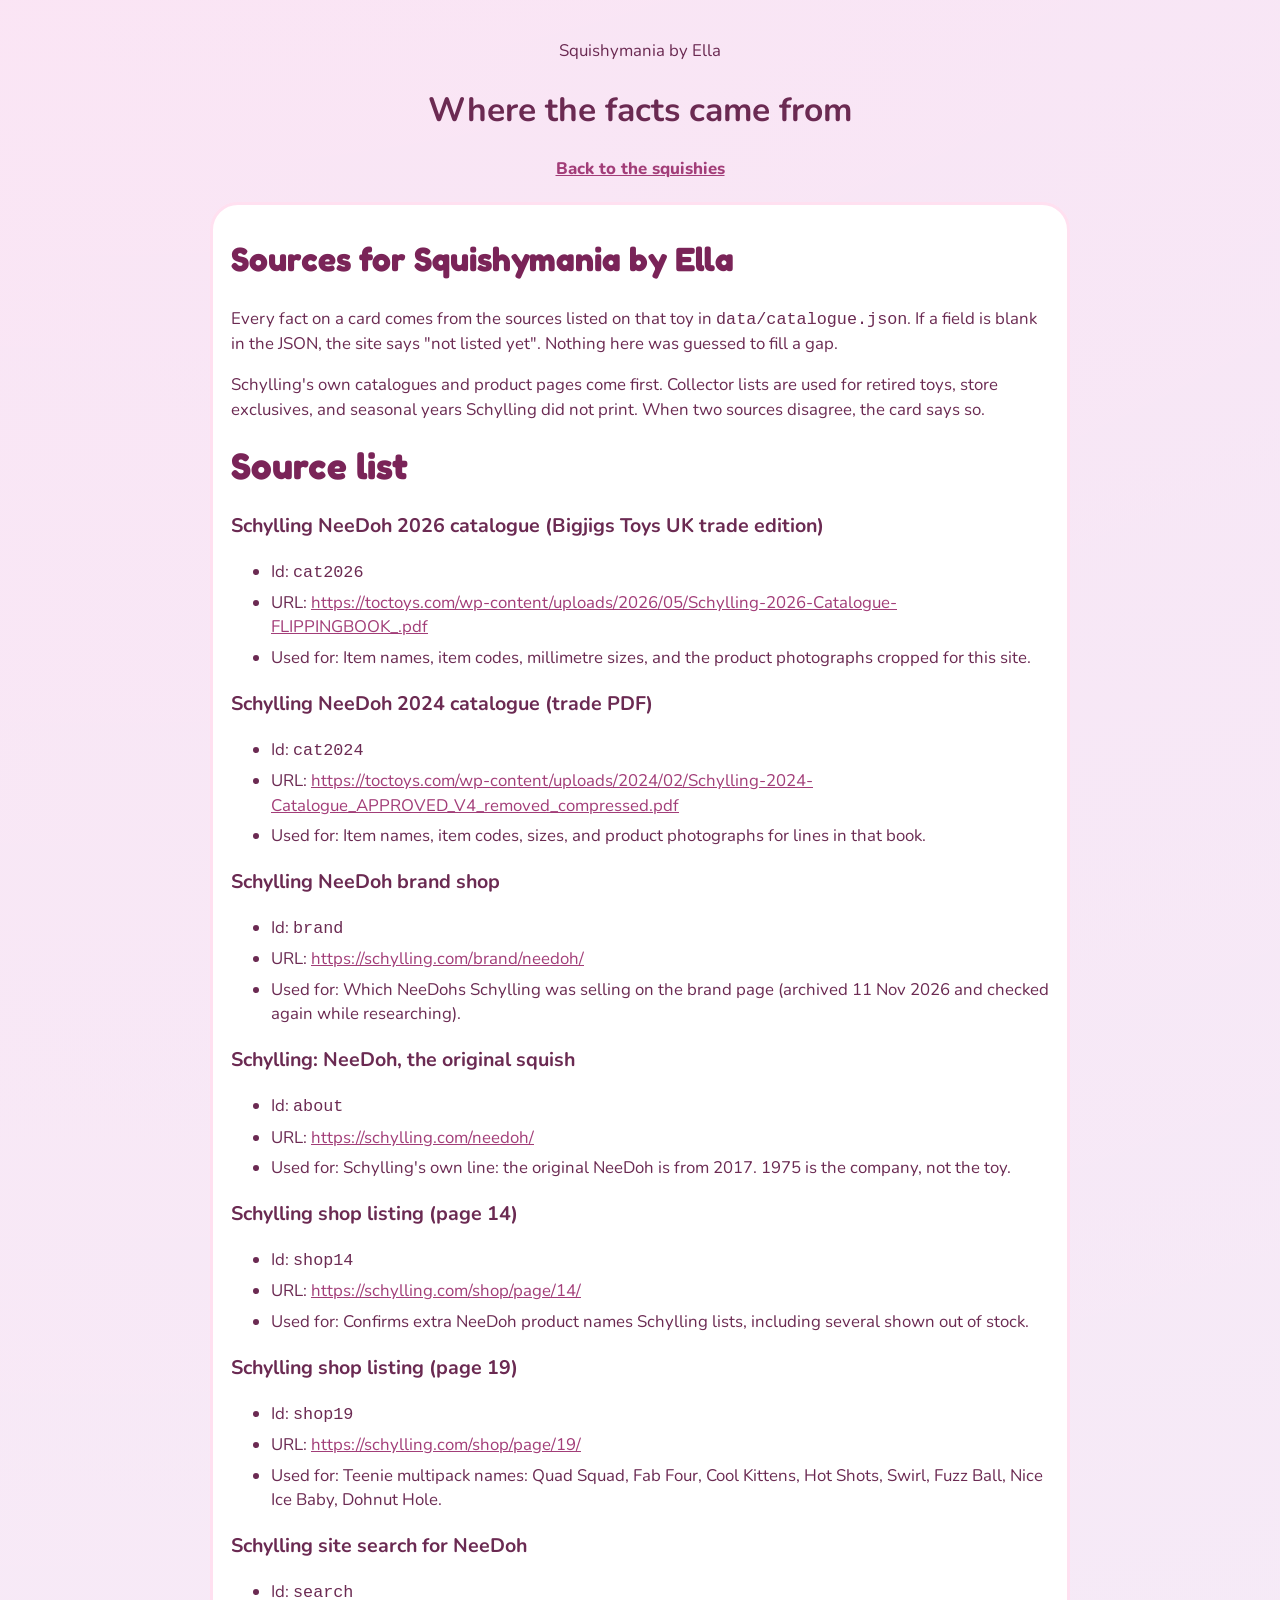
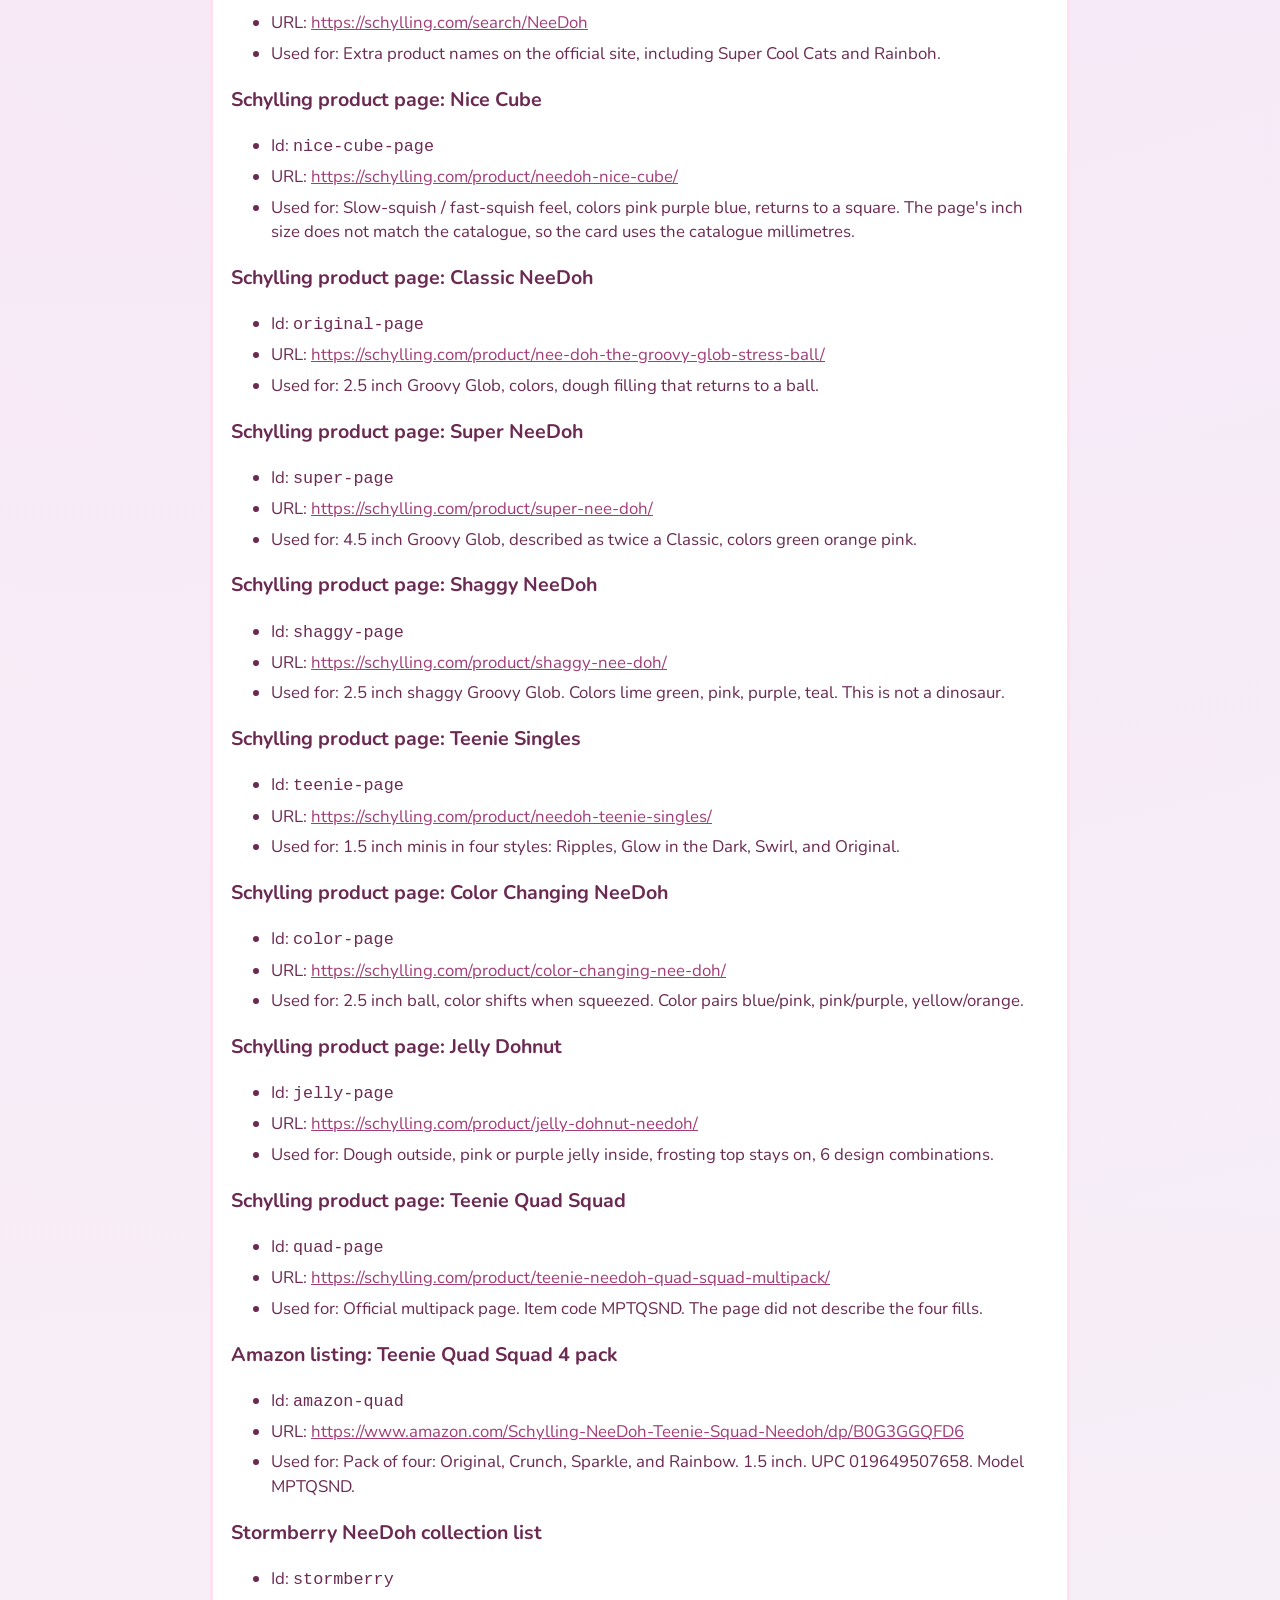
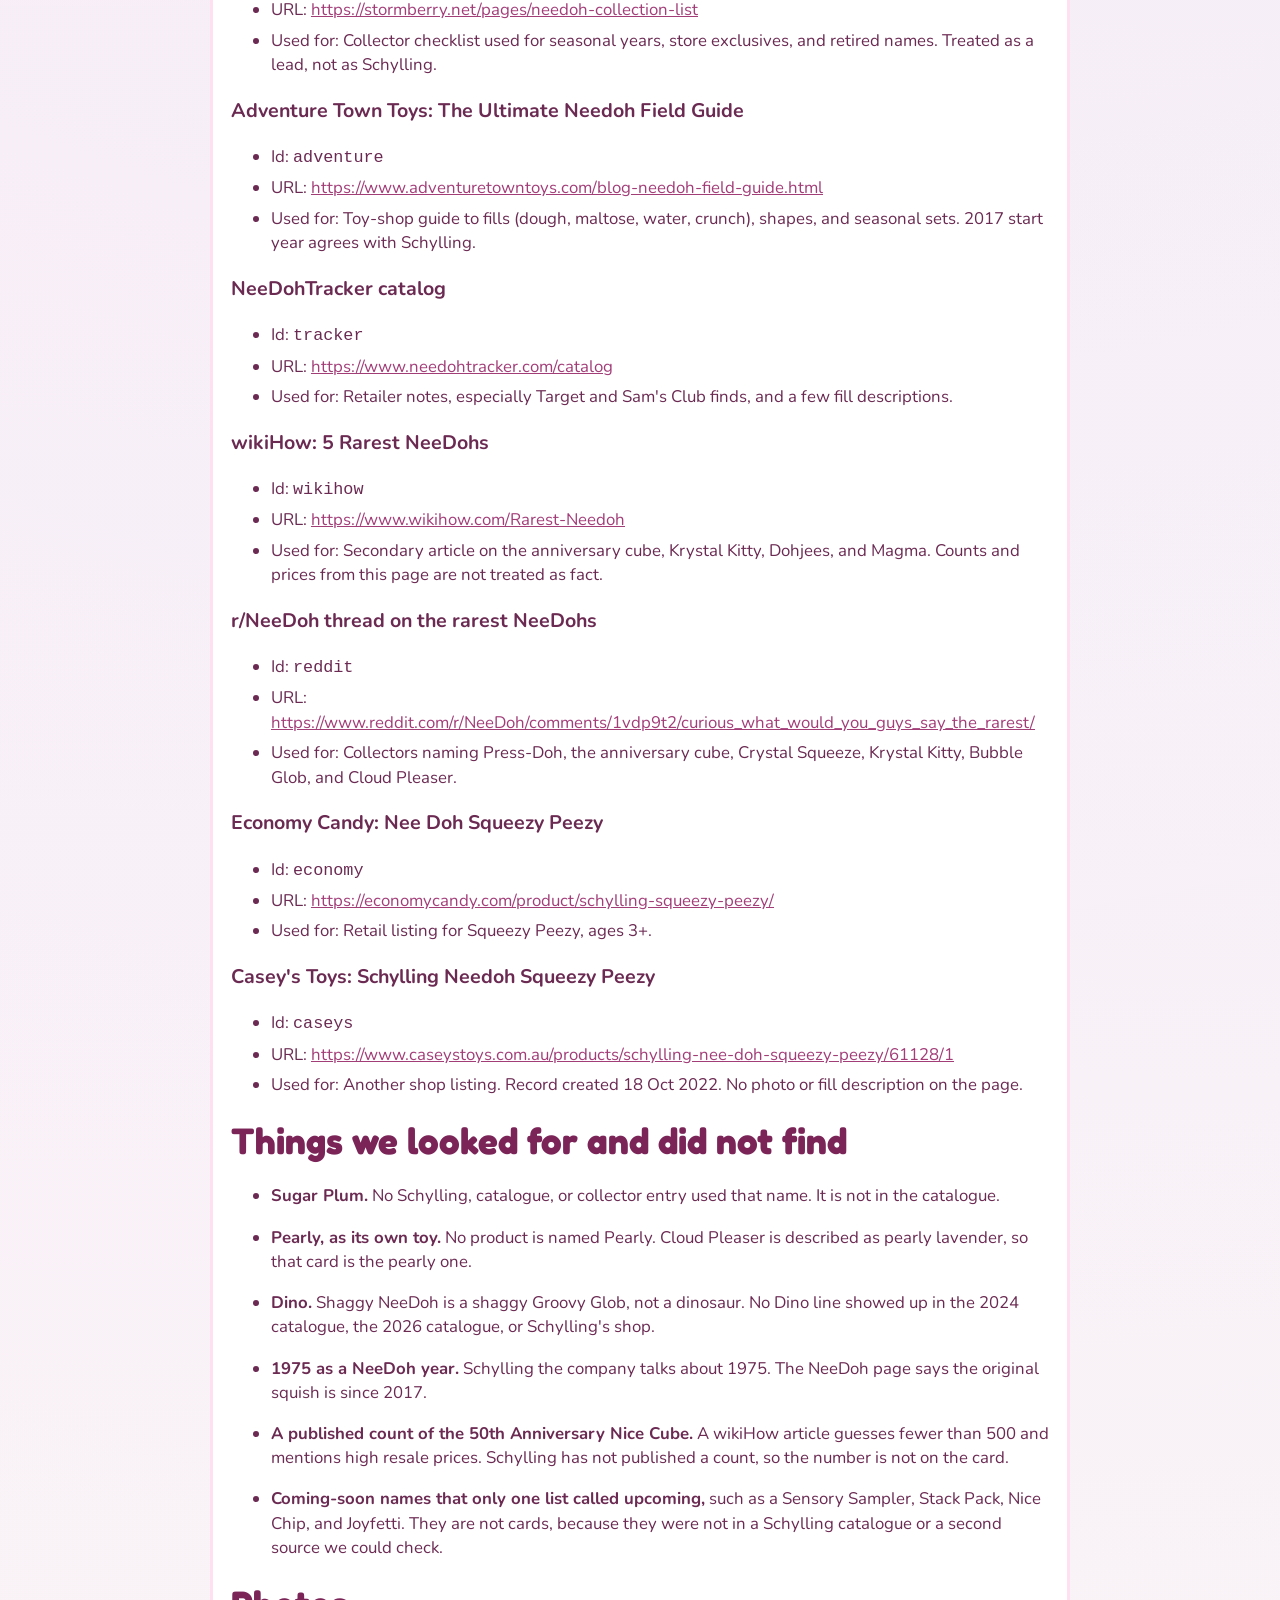
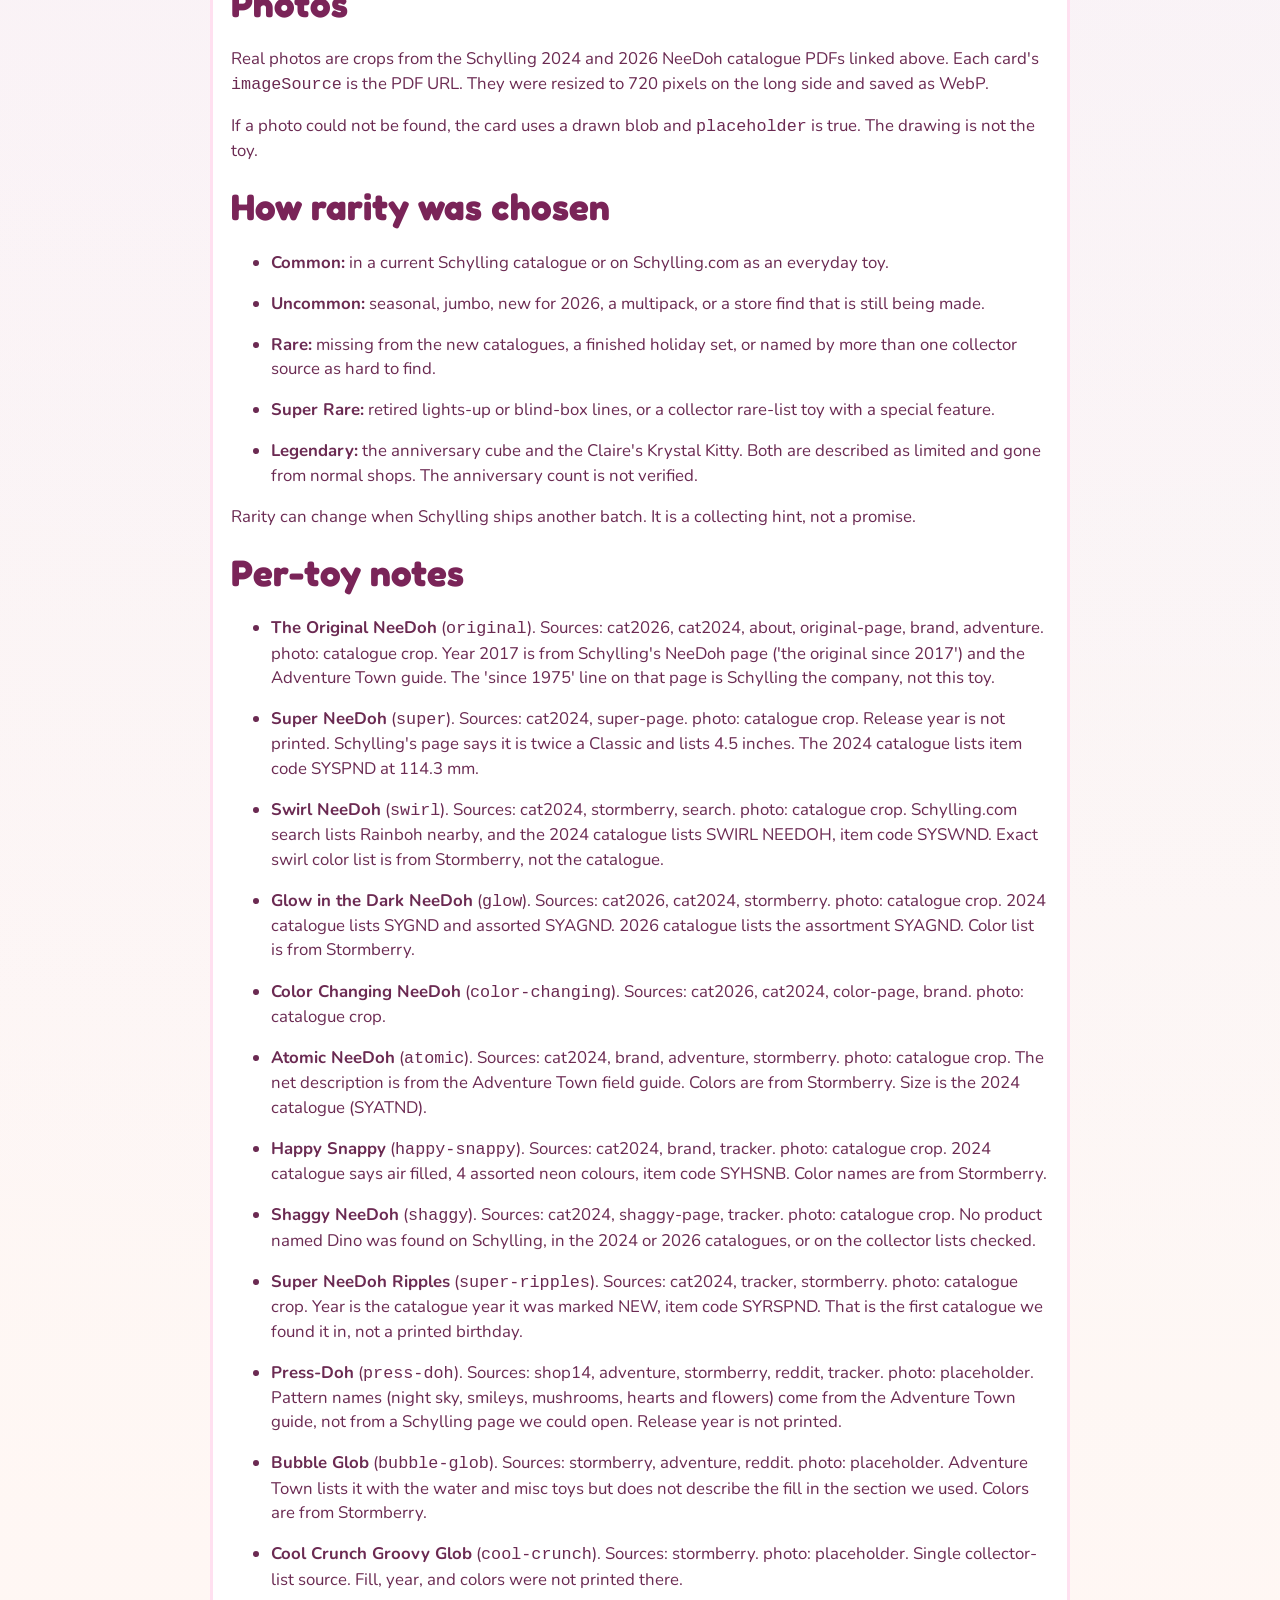
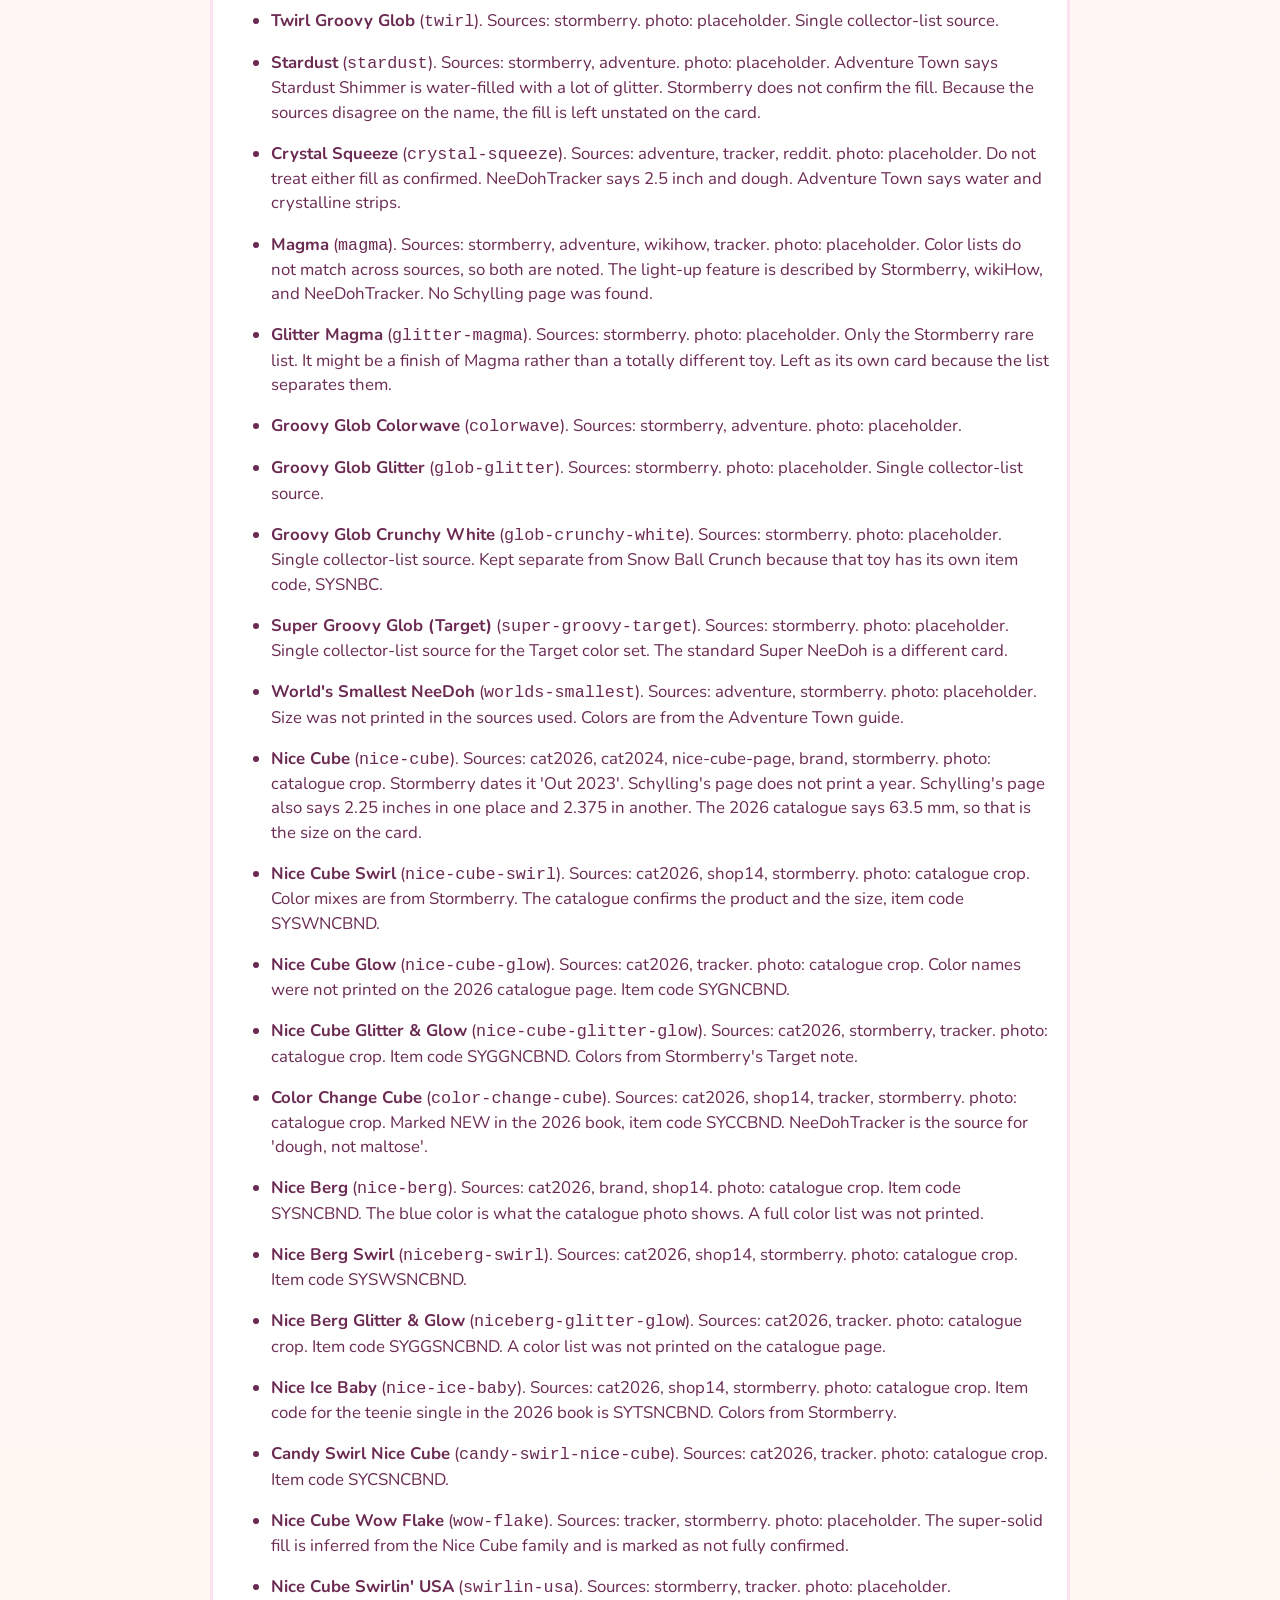
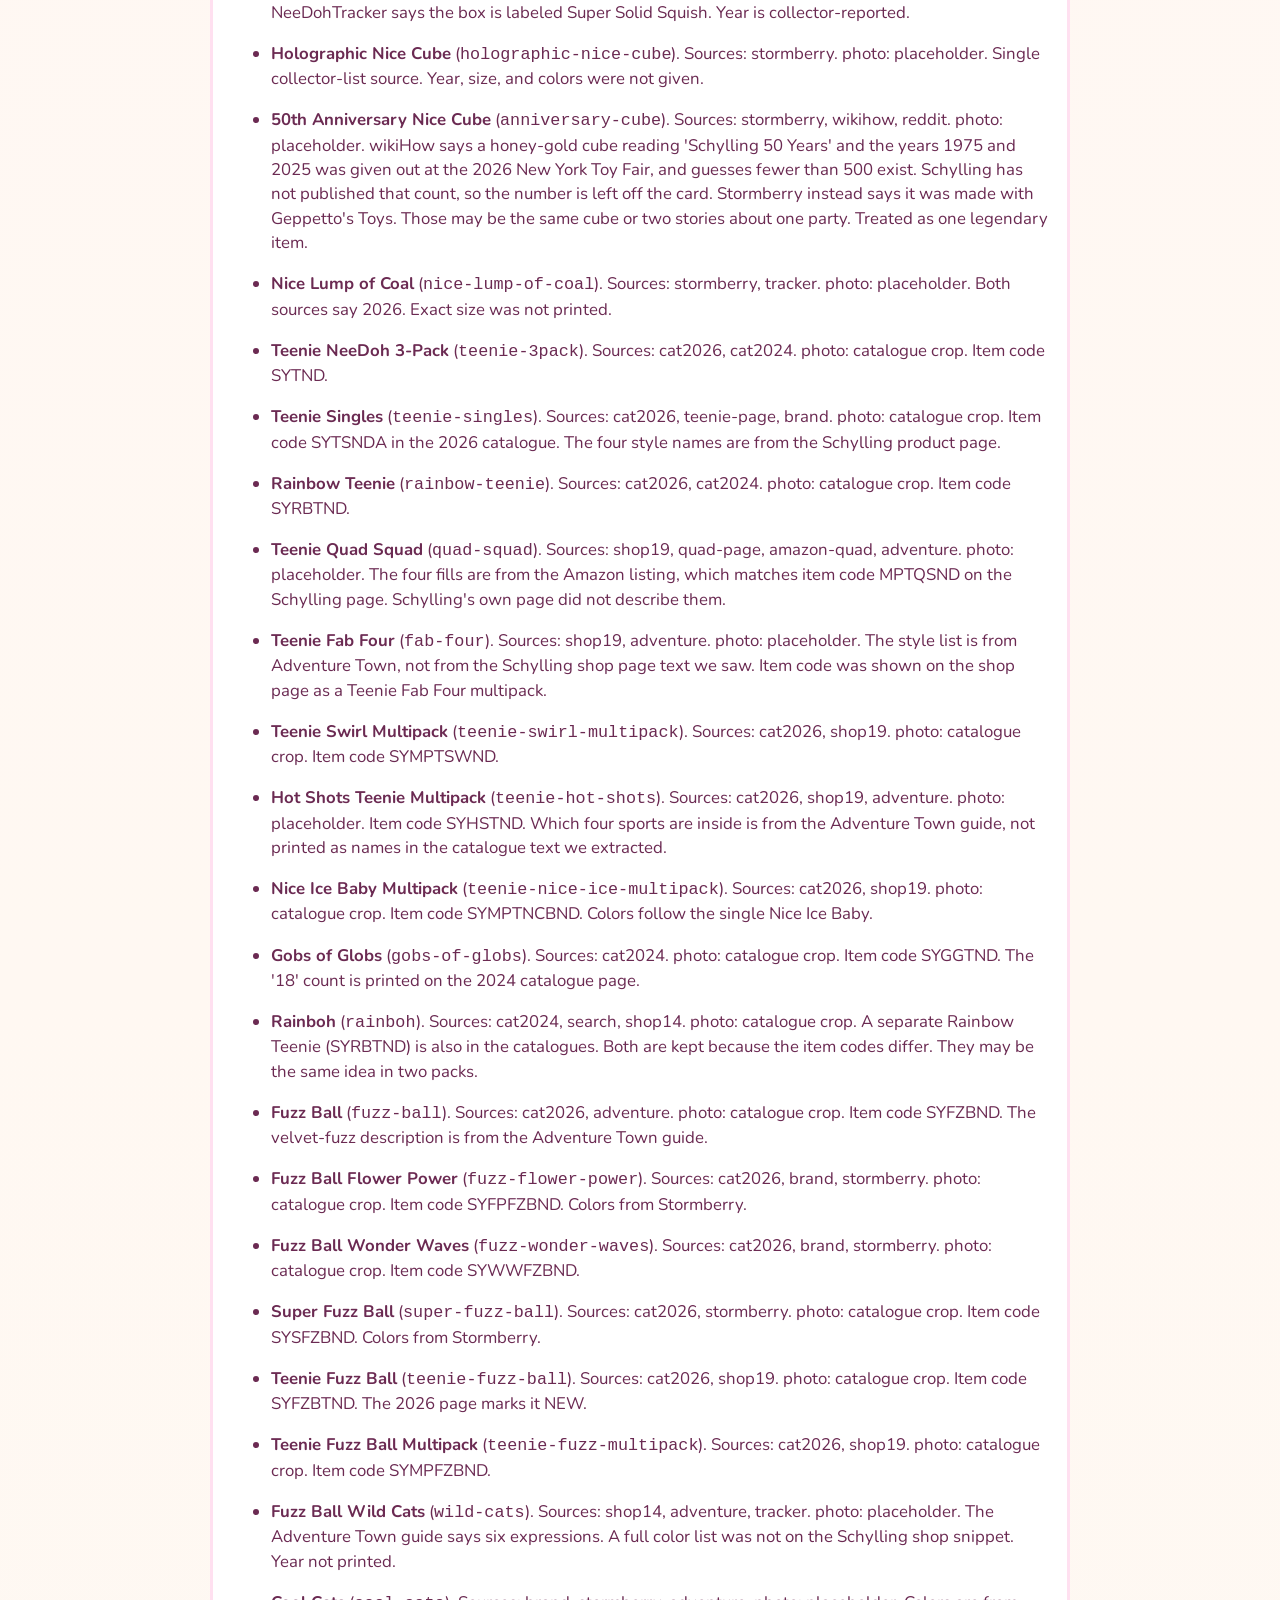
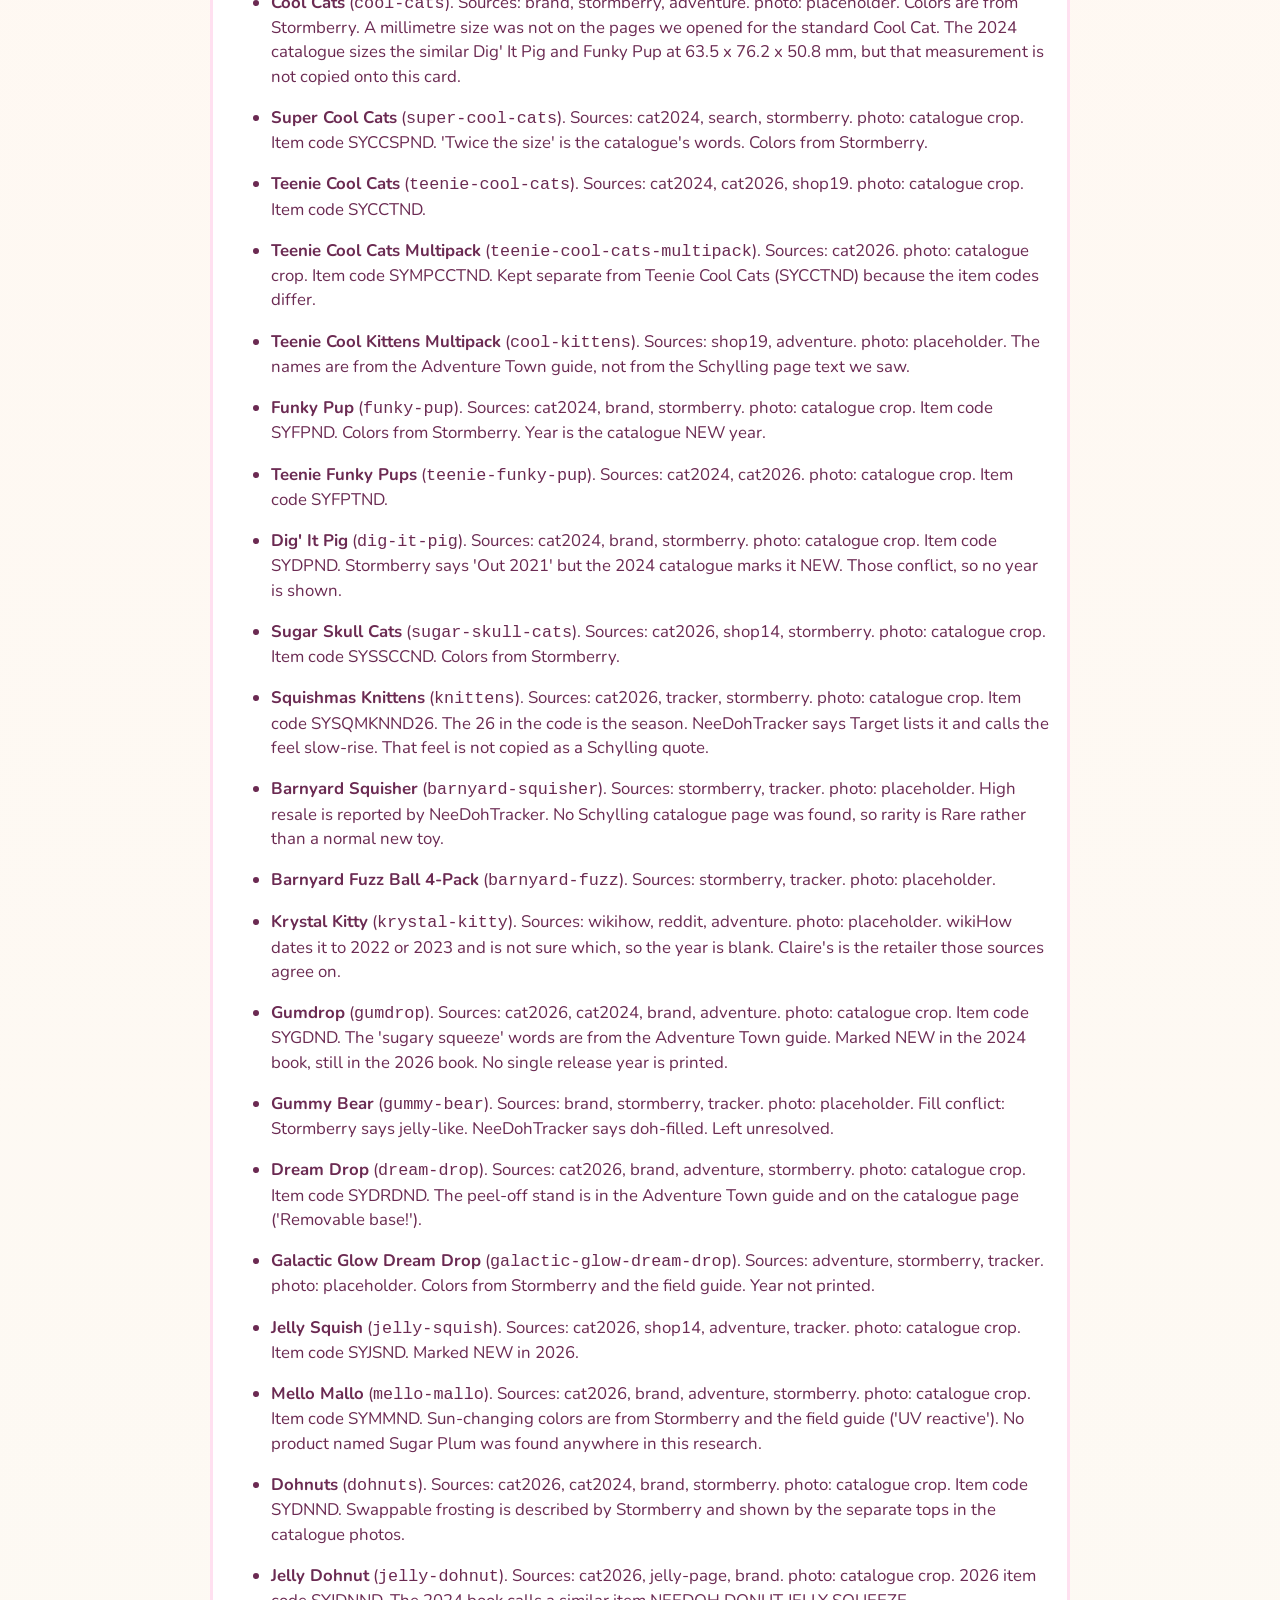
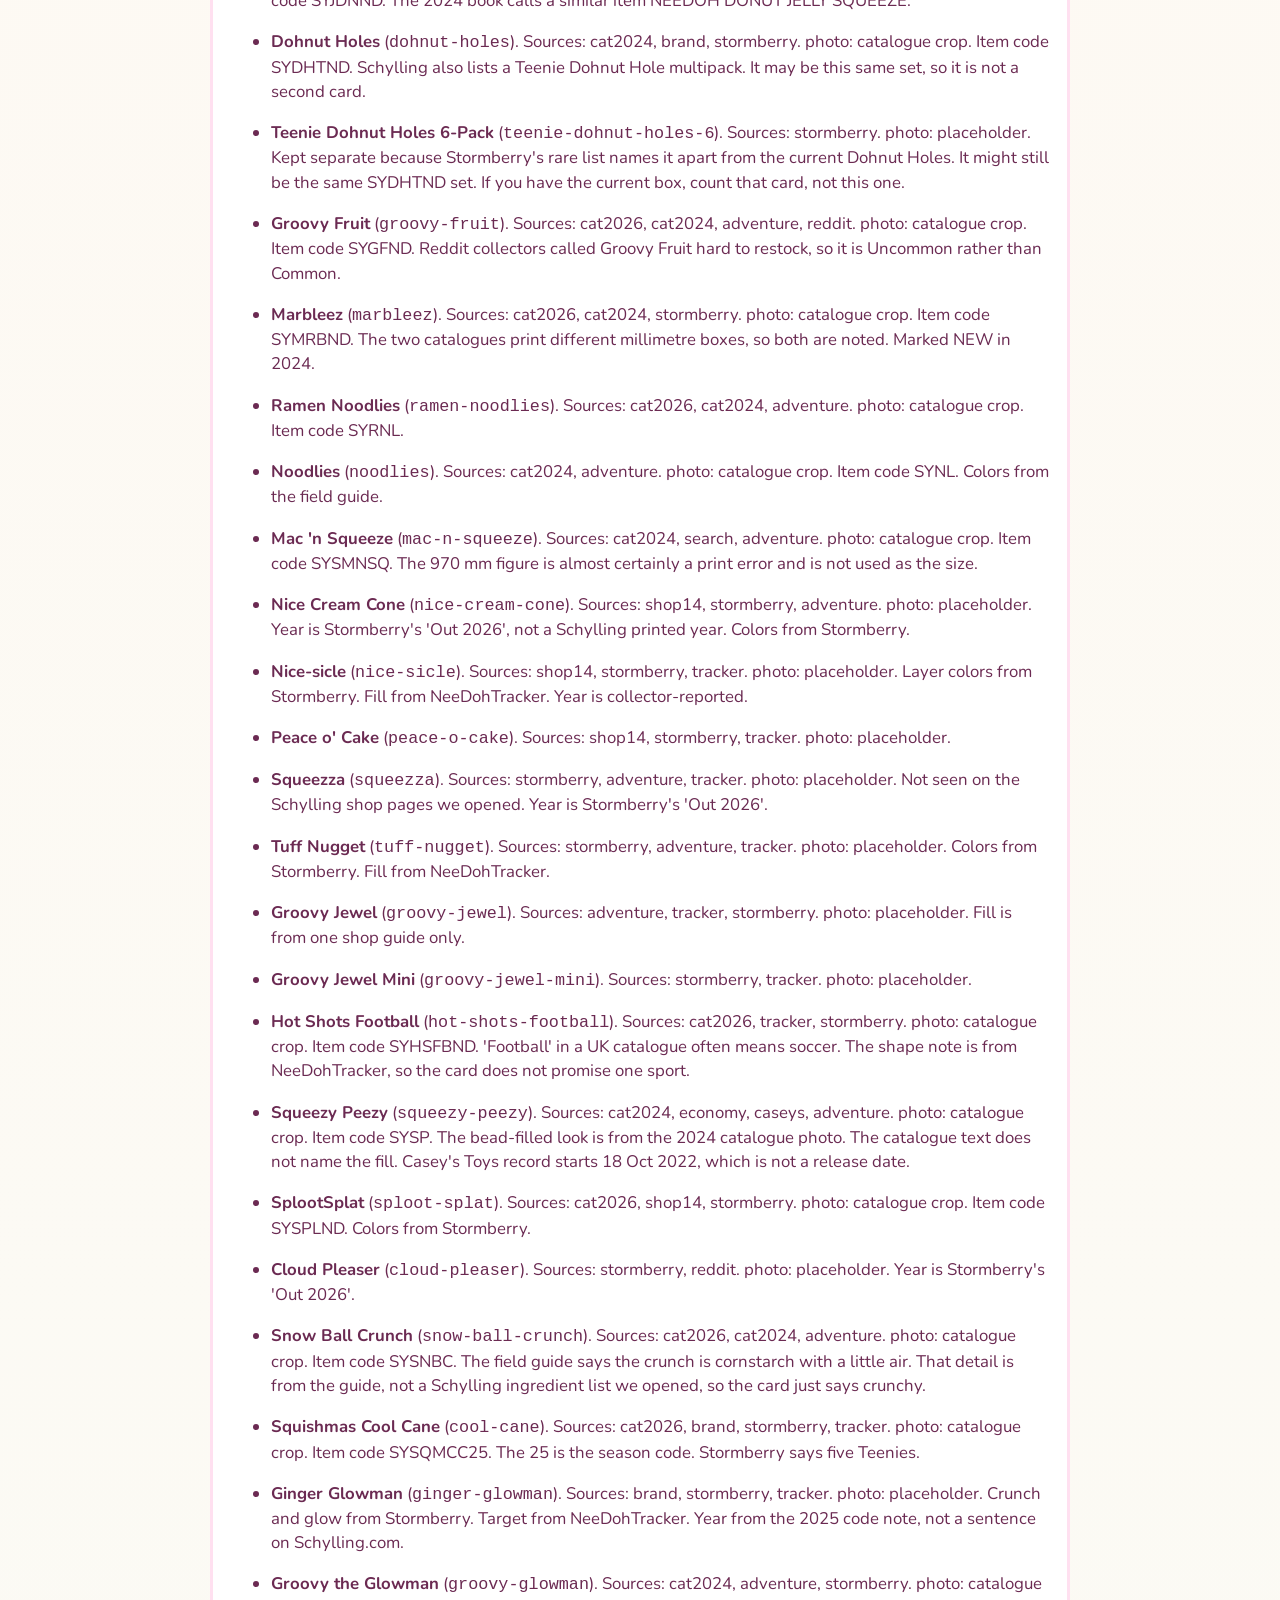
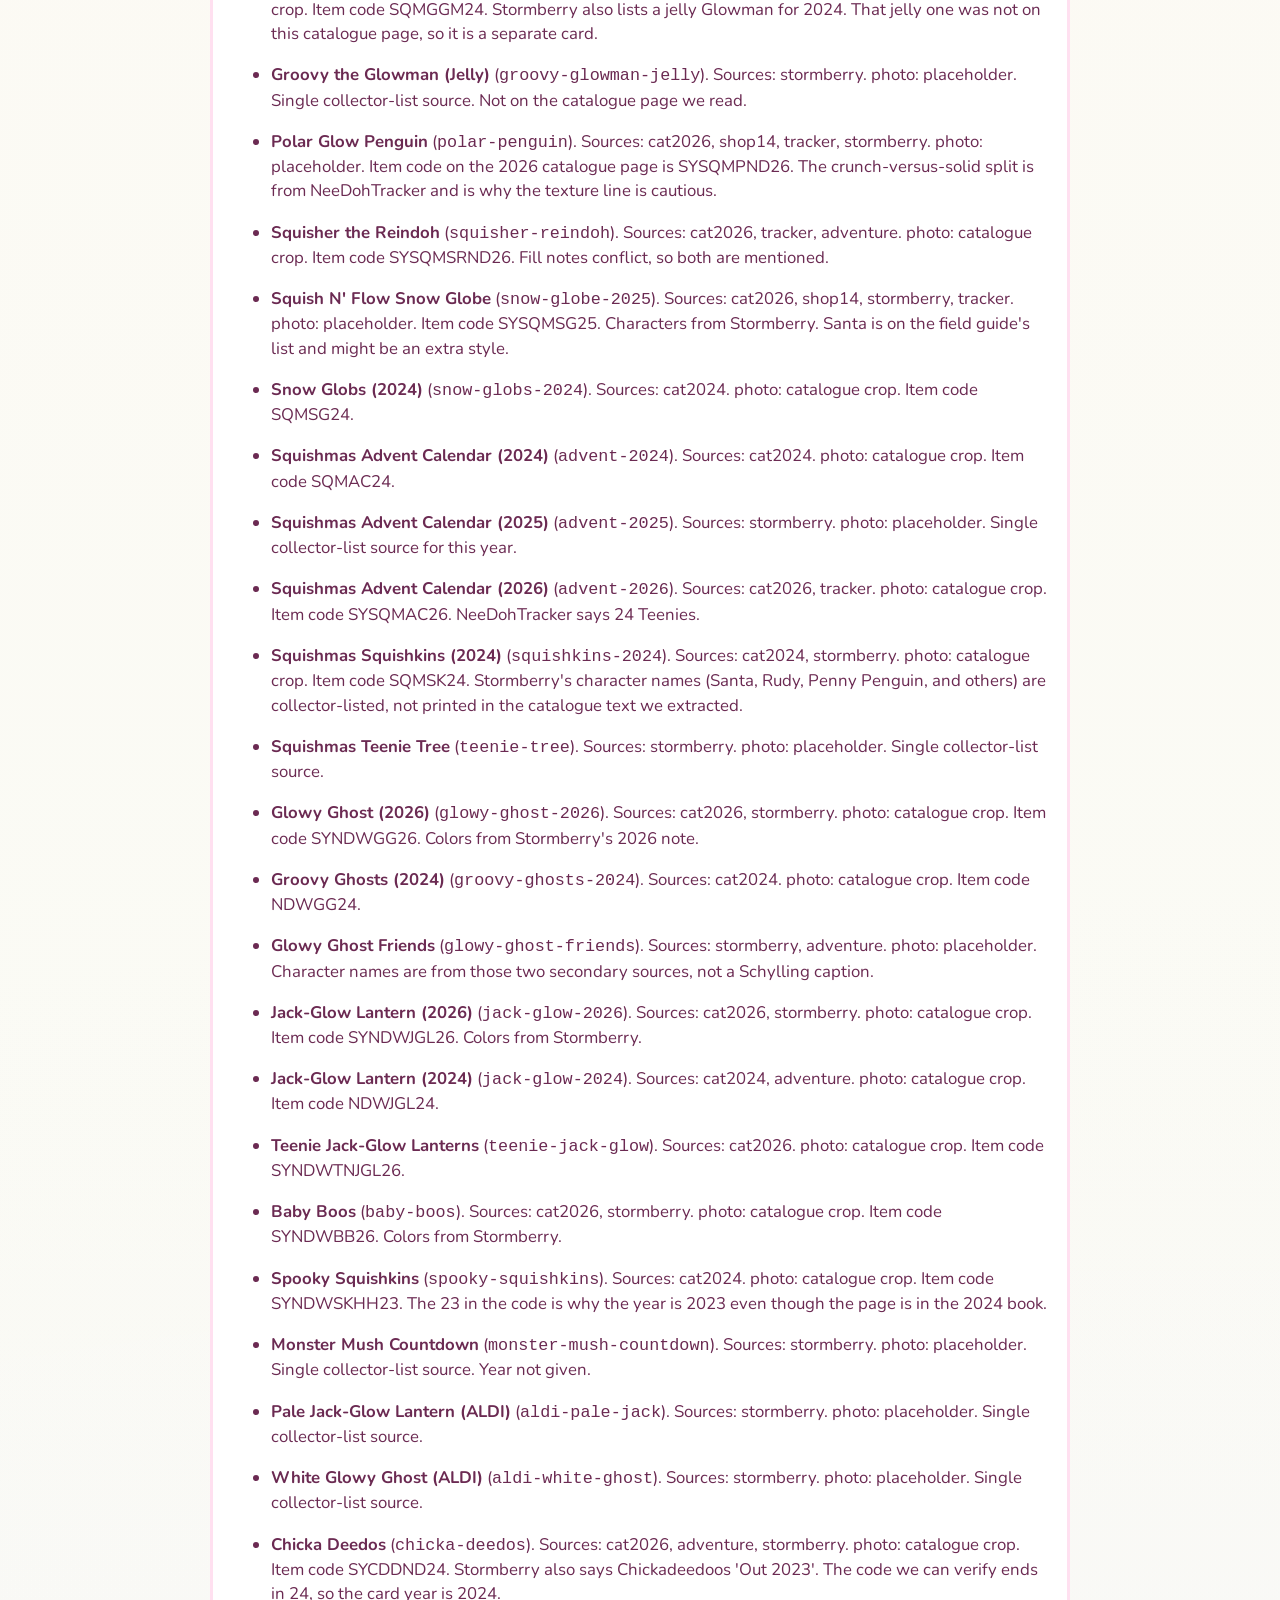
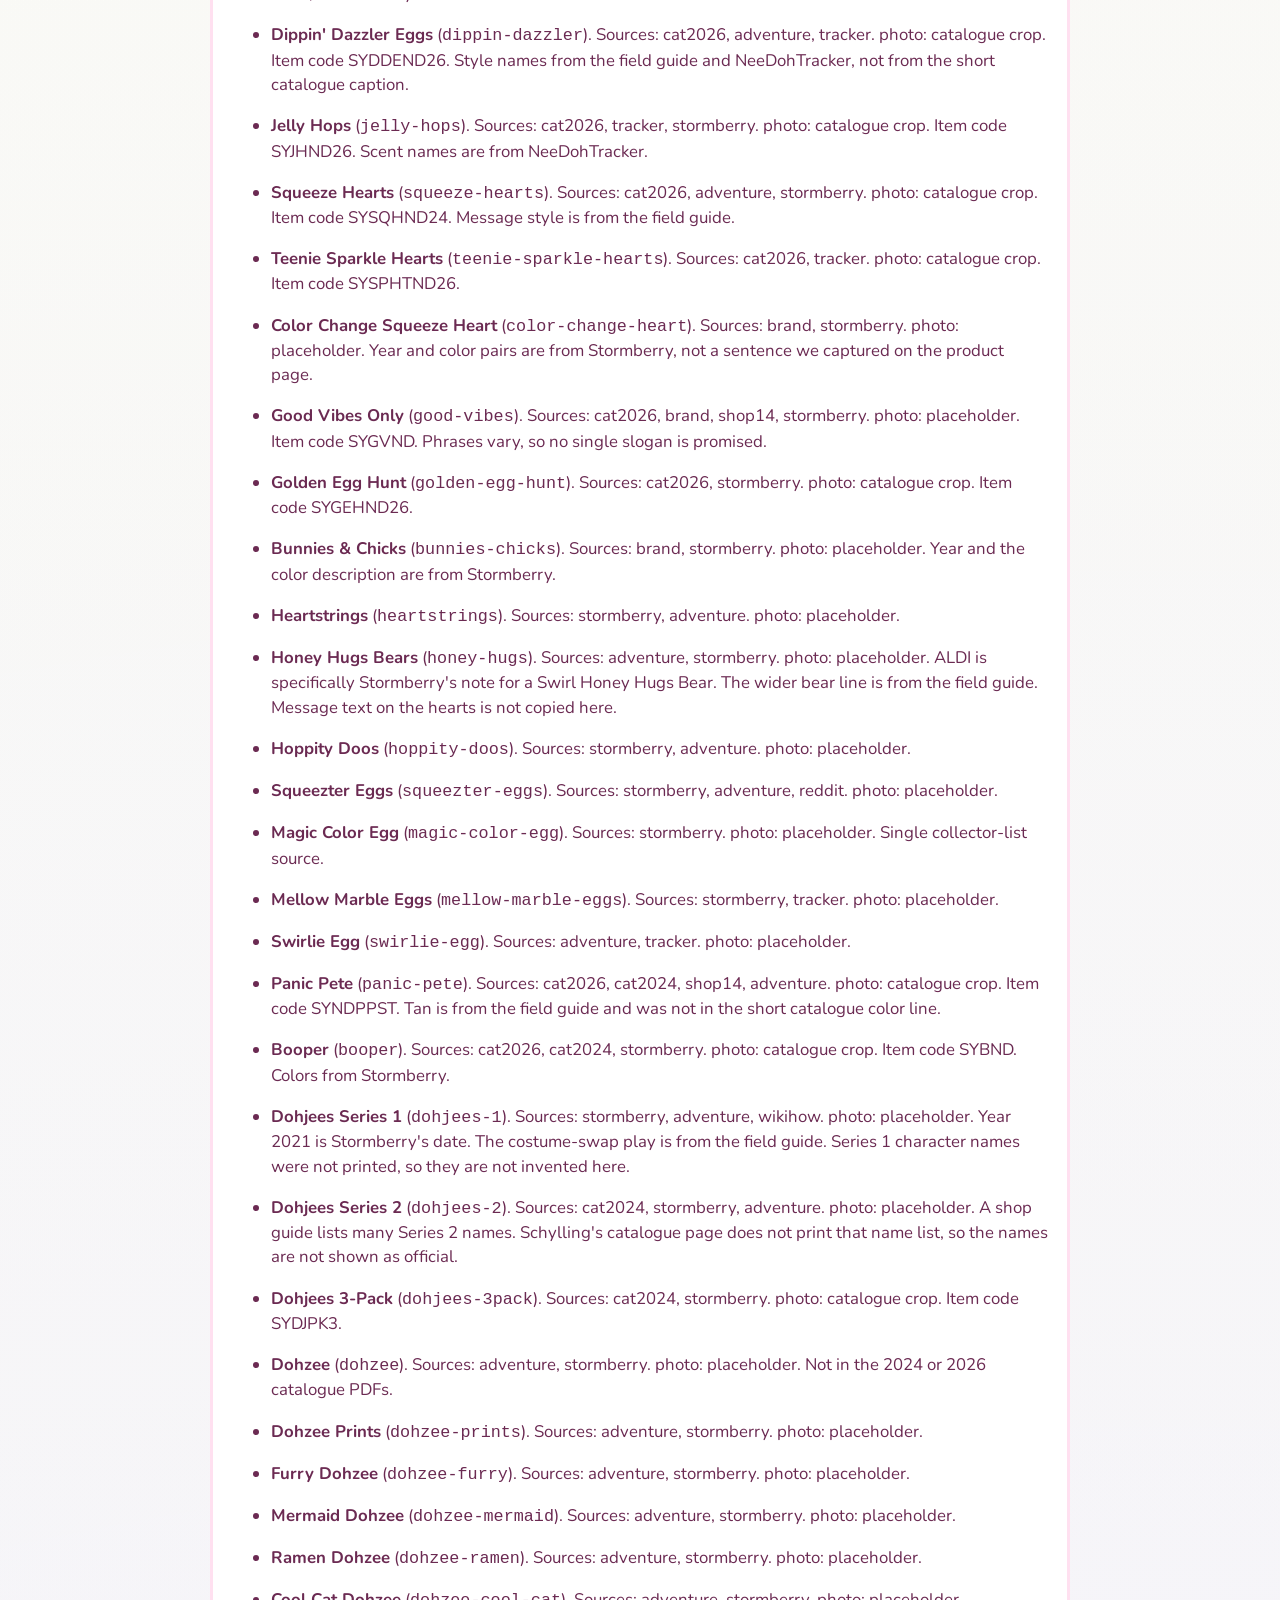
==== commit 77953e4c: "Use official NeeDoh photos and record an unconfirmed Sprite cube. Swap in the researched photos, mer" ====
--- a/sources.html
+++ b/sources.html
@@ -867,6 +867,139 @@
 
 <li><strong>Clip-It Nice Cube</strong> (<code>clip-nice-cube</code>). Sources: stormberry. photo: placeholder. Single collector-list source. The fill is a guess from the Nice Cube name and is not stated as certain in the data fields beyond this note. The super-solid fill is not confirmed, so texture is left blank.</li>
   <li><strong>Groovy Shroom</strong> (<code>groovy-shroom</code>). Sources: cat2024, brand, adventure, stormberry. photo: catalogue crop. Item code SYGSND, marked NEW in the 2024 catalogue.</li>
+<h2>Photos from the November 2026 intake</h2>
+<p>WebP files in assets/images, longest side at most 720 pixels. Small sources were not enlarged.</p>
+<h3>Merged duplicates</h3><ul>
+<li>cool-kittens merged into teenie-cool-cats-multipack. Same page and SKU MPCCTND.</li>
+<li>teenie-dohnut-holes-6 merged into dohnut-holes. Same page and SKU DHTND.</li>
+<li>rainboh merged into rainbow-teenie. SKU RBTND / catalogue SYRBTND.</li>
+</ul><h3>Sprite Nice Cube</h3>
+<p>Not verified as a Schylling product. No official photo. Coca-Cola, Fanta, Dr Pepper, and Pepsi cubes were not added. Sources: Schylling Nice Cube page, 7NEWS, The Spinning Top.</p>
+<h3>Still drawings</h3><ul>
+<li><code>cool-crunch</code>: No schylling.com page. Five Below's "The Groovy Glob - Crunchy" listing shows a pink ball in a "Crunchy" box, so it could not be confirmed as Cool Crunch. Searches turned up only eBay/resale posts.</li>
+<li><code>twirl</code>: Five Below exclusive. TYPA shows it tracked at Five Below, but no Five Below product URL or image could be found. No schylling.com page.</li>
+<li><code>glitter-magma</code>: No schylling.com page, Amazon/Target listing or retailer listing found. Amazon only has the regular light-up Magma (B0999PMRWB, used for 'magma' via schylling.com).</li>
+<li><code>glob-crunchy-white</code>: Five Below "Groovy Glob - Crunchy" (fivebelow.com/products/needoh-the-groovy-glob-crunchy-9163733) image shows a PINK ball, so it was not used for Crunchy White. Nothing else official found.</li>
+<li><code>nice-lump-of-coal</code>: Walmart exclusive, reported as a 2027 release. No live Walmart listing (walmart.com also blocks automated fetch). Only resale (eBay/StockX) and fan pages found.</li>
+<li><code>barnyard-fuzz</code>: No Barnyard Fuzz Ball 4-pack on schylling.com/Amazon/Target. Amazon's Teenie Fuzz Ball 4-pack (B0G3GF7FK2) is a different product. Only Poshmark/collector-app references found.</li>
+<li><code>krystal-kitty</code>: Discontinued Claire's exclusive. No Claire's listing found; needohstores.com page could not be parsed. Claire's 'Glitter Cool Cats' blind box may be related but was not confirmed as the same item.</li>
+<li><code>groovy-jewel-mini</code>: Only reseller photos of plain patterned boxes with no readable branding, so it could not be confirmed as the Mini rather than another Groovy Jewel item. Not on schylling.com or Amazon (the Amazon Groovy Jewel listing is the full size).</li>
+<li><code>groovy-glowman-jelly</code>: Conflicting evidence. Amazon's 'Jelly-Like Filling' listing (B0CVDZ711P) uses model SQMGGM24, the same SKU as the schylling.com page and the 2024 catalogue crop, whose box says 'Crunches Just Like Snow'. A separate jelly product could not be told apart. The only Amazon image is a low-res 1080px lifestyle shot.</li>
+<li><code>glowy-ghost-friends</code>: 2026 4-pack (Wednesday/Pirate/Vampire/Frankenstein). No schylling.com upload found by SKU guesses (NDWGG26 etc.) and no retailer listing found; Amazon/Walmart Glowy Ghost listings are the single ghost.</li>
+<li><code>hoppity-doos</code>: The ALDI listing 'Chicka Dee Doo or Hoppity Doos' shows a chick, not a bunny, so it was rejected. featherlanegifts.co.uk page not fetched. No schylling.com page (Bunnies & Chicks assortment is a different product).</li>
+</ul><h3>Intake photos</h3><ul>
+<li><code>press-doh</code> (schylling) on <code>press-doh</code>. <a href="https://schylling.com/product/needoh-press-doh/">page</a> <a href="https://schylling.com/wp-content/uploads/2024/08/PRCND_Image1.jpg">image</a></li>
+<li><code>bubble-glob</code> (schylling) on <code>bubble-glob</code>. <a href="https://schylling.com/product/bubble-glob-nee-doh/">page</a> <a href="https://schylling.com/wp-content/uploads/2020/08/BTSQ-Bubble-Glob-Nee-Doh-Group-web.jpg">image</a></li>
+<li><code>stardust</code> (schylling) on <code>stardust</code>. <a href="https://schylling.com/product/stardust-nee-doh/">page</a> <a href="https://schylling.com/wp-content/uploads/2020/08/SDSB-Stardust-Shimmer-Nee-Doh-Group-web.jpg">image</a></li>
+<li><code>crystal-squeeze</code> (schylling) on <code>crystal-squeeze</code>. <a href="https://schylling.com/product/crystal-nee-doh/">page</a> <a href="https://schylling.com/wp-content/uploads/2020/08/CSB-Crystal-Squeeze-Nee-Doh-Group-web.jpg">image</a></li>
+<li><code>magma</code> (schylling) on <code>magma</code>. <a href="https://schylling.com/product/magma-ball/">page</a> <a href="https://schylling.com/wp-content/uploads/2021/01/MGM-Magma-Ball-Group-web.jpg">image</a></li>
+<li><code>quad-squad</code> (schylling) on <code>quad-squad</code>. <a href="https://schylling.com/product/teenie-needoh-quad-squad-multipack/">page</a> <a href="https://schylling.com/wp-content/uploads/2026/05/MPTQSND_Image2.jpg">image</a></li>
+<li><code>wild-cats</code> (schylling) on <code>wild-cats</code>. <a href="https://schylling.com/product/needoh-fuzz-ball-wild-cats/">page</a> <a href="https://schylling.com/wp-content/uploads/2026/05/WCFZBND_Image3.jpg">image</a></li>
+<li><code>cool-cats</code> (schylling) on <code>cool-cats</code>. <a href="https://schylling.com/product/cool-cats-needoh/">page</a> <a href="https://schylling.com/wp-content/uploads/2021/03/CCND-Nee-Doh-Cool-Cats-Group-web.jpg">image</a></li>
+<li><code>gummy-bear</code> (schylling) on <code>gummy-bear</code>. <a href="https://schylling.com/product/needoh-gummy-bear/">page</a> <a href="https://schylling.com/wp-content/uploads/2022/05/GBND-NeeDoh-Gummy-Bear-Group-web.jpg">image</a></li>
+<li><code>nice-cream-cone</code> (schylling) on <code>nice-cream-cone</code>. <a href="https://schylling.com/product/needoh-nice-cream-cone/">page</a> <a href="https://schylling.com/wp-content/uploads/2026/05/NCCND_Image1.jpg">image</a></li>
+<li><code>nice-sicle</code> (schylling) on <code>nice-sicle</code>. <a href="https://schylling.com/product/needoh-nice-sicle/">page</a> <a href="https://schylling.com/wp-content/uploads/2026/05/NIND_Image3.jpg">image</a></li>
+<li><code>peace-o-cake</code> (schylling) on <code>peace-o-cake</code>. <a href="https://schylling.com/product/needoh-peace-o-cake/">page</a> <a href="https://schylling.com/wp-content/uploads/2026/05/POCND_Image1-copy.jpg">image</a></li>
+<li><code>squeezza</code> (schylling) on <code>squeezza</code>. <a href="https://schylling.com/product/needoh-squeezza/">page</a> <a href="https://schylling.com/wp-content/uploads/2026/05/SQZND_Image1.jpg">image</a></li>
+<li><code>ginger-glowman</code> (schylling) on <code>ginger-glowman</code>. <a href="https://schylling.com/product/needoh-ginger-glowman/">page</a> <a href="https://schylling.com/wp-content/uploads/2025/02/SQMGM25__2.png">image</a></li>
+<li><code>advent-2025</code> (schylling) on <code>advent-2025</code>. <a href="https://schylling.com/product/needoh-advent-calendar-2/">page</a> <a href="https://schylling.com/wp-content/uploads/2025/02/SQMAC25__1.jpg">image</a></li>
+<li><code>color-change-heart</code> (schylling) on <code>color-change-heart</code>. <a href="https://schylling.com/product/needoh-color-change-squeeze-heart/">page</a> <a href="https://schylling.com/wp-content/uploads/2024/08/CCSQHND25_Image1-.jpg">image</a></li>
+<li><code>bunnies-chicks</code> (schylling) on <code>bunnies-chicks</code>. <a href="https://schylling.com/product/needoh-bunnies-chicks-assortment/">page</a> <a href="https://schylling.com/wp-content/uploads/2024/08/BCNDA25_Image5.jpg">image</a></li>
+<li><code>squeezter-eggs</code> (schylling) on <code>squeezter-eggs</code>. <a href="https://schylling.com/product/needoh-squeezter-egg/">page</a> <a href="https://schylling.com/wp-content/uploads/2024/08/SQTEND25_Image1-.jpg">image</a></li>
+<li><code>magic-color-egg</code> (schylling) on <code>magic-color-egg</code>. <a href="https://schylling.com/product/magic-color-egg-needoh/">page</a> <a href="https://schylling.com/wp-content/uploads/2024/02/MCEND24-Magic-Color-Egg-NeeDoh-Item-Group-web.jpg">image</a></li>
+<li><code>swirlie-egg</code> (schylling) on <code>swirlie-egg</code>. <a href="https://schylling.com/product/needoh-swirlie-egg/">page</a> <a href="https://schylling.com/wp-content/uploads/2024/08/SWEND25_Image1.jpg">image</a></li>
+<li><code>dohjees-1</code> (schylling) on <code>dohjees-1</code>. <a href="https://schylling.com/product/dohjees/">page</a> <a href="https://schylling.com/wp-content/uploads/2020/12/DJ-Dohjees-Group2-web.jpg">image</a></li>
+<li><code>dohzee</code> (schylling) on <code>dohzee</code>. <a href="https://schylling.com/product/dohzee/">page</a> <a href="https://schylling.com/wp-content/uploads/2020/product/01/DZ-Nee-Doh-Dohzee-Group-Pyramid-3Q-Left-web.jpg">image</a></li>
+<li><code>dohzee-prints</code> (schylling) on <code>dohzee-prints</code>. <a href="https://schylling.com/product/dohzee-prints/">page</a> <a href="https://schylling.com/wp-content/uploads/2021/01/PDZ-Nee-Doh-Dohzee-Prints-Group-web.jpg">image</a></li>
+<li><code>dohzee-furry</code> (schylling) on <code>dohzee-furry</code>. <a href="https://schylling.com/product/furry-dohzee/">page</a> <a href="https://schylling.com/wp-content/uploads/2021/01/FDZ-Nee-Doh-Dohzee-Furry-Rainbow-web.jpg">image</a></li>
+<li><code>dohzee-mermaid</code> (schylling) on <code>dohzee-mermaid</code>. <a href="https://schylling.com/product/mermaid-dohzee/">page</a> <a href="https://schylling.com/wp-content/uploads/2022/01/MDZ-Nee-Doh-Dohzee-Prints-Mermaid-Right-web.jpg">image</a></li>
+<li><code>dohzee-cool-cat</code> (schylling) on <code>dohzee-cool-cat</code>. <a href="https://schylling.com/product/cool-cat-dohzee/">page</a> <a href="https://schylling.com/wp-content/uploads/2021/12/CCDZ-Cool-Cats-Dohzee-Group-Pyramid-web.jpg">image</a></li>
+<li><code>lava-flow</code> (schylling) on <code>lava-flow</code>. <a href="https://schylling.com/product/lava-squish-n-flow/">page</a> <a href="https://schylling.com/wp-content/uploads/2024/08/LVGS_Image1.jpg">image</a></li>
+<li><code>fab-four</code> (schylling) on <code>fab-four</code>. <a href="https://schylling.com/product/teenie-needoh-fab-four-multipack/">page</a> <a href="https://schylling.com/wp-content/uploads/2026/05/MPTFFND_Image1.jpg">image</a></li>
+<li><code>cool-kittens</code> (schylling) on <code>teenie-cool-cats-multipack</code>. <a href="https://schylling.com/product/teenie-needoh-cool-kittens-multipack/">page</a> <a href="https://schylling.com/wp-content/uploads/2026/05/MPCCTND_Image1.jpg">image</a></li>
+<li><code>teenie-dohnut-holes-6</code> (schylling) on <code>dohnut-holes</code>. <a href="https://schylling.com/product/needoh-dohnut-holes/">page</a> <a href="https://schylling.com/wp-content/uploads/2024/08/DHTND_Image2-.jpg">image</a></li>
+<li><code>super-groovy-target</code> (official-retail-listing) on <code>super-groovy-target</code>. <a href="https://www.target.com/p/needoh-super-groovy-glob/-/A-95290431">page</a> <a href="https://target.scene7.com/is/image/Target/GUEST_6346135a-d609-470b-af73-eb9d57c8d3df?wid=2000&hei=2000&qlt=90&fmt=pjpeg">image</a></li>
+<li><code>wow-flake</code> (official-retail-listing) on <code>wow-flake</code>. <a href="https://www.target.com/p/needoh-nice-cube-wow-flake/-/A-95256948">page</a> <a href="https://target.scene7.com/is/image/Target/GUEST_64f3a773-2414-4452-b4ec-254a4e6467c9?wid=2000&hei=2000&qlt=90&fmt=pjpeg">image</a></li>
+<li><code>cloud-pleaser</code> (official-retail-listing) on <code>cloud-pleaser</code>. <a href="https://www.target.com/p/nee-doh-cloud-pleaser-fidget-toys/-/A-94998268">page</a> <a href="https://target.scene7.com/is/image/Target/GUEST_129f4309-c1a4-4344-afbd-5da5e4f60474?wid=2000&hei=2000&qlt=90&fmt=pjpeg">image</a></li>
+<li><code>monster-mush-countdown</code> (official-retail-listing) on <code>monster-mush-countdown</code>. <a href="https://www.target.com/p/-/A-95289584">page</a> <a href="https://target.scene7.com/is/image/Target/GUEST_52655ff6-d5c2-4151-8052-f9bf748328aa?wid=2000&hei=2000&qlt=90&fmt=pjpeg">image</a></li>
+<li><code>worlds-smallest</code> (official-retail-listing) on <code>worlds-smallest</code>. <a href="https://www.amazon.com/dp/B0CDQKM2BN">page</a> <a href="https://m.media-amazon.com/images/I/81St1fvzUsL._AC_SL1500_.jpg">image</a></li>
+<li><code>galactic-glow-dream-drop</code> (official-retail-listing) on <code>galactic-glow-dream-drop</code>. <a href="https://www.amazon.com/dp/B0H69W85FV">page</a> <a href="https://m.media-amazon.com/images/I/51LuJfrK1VL.jpg">image</a></li>
+<li><code>groovy-jewel</code> (official-retail-listing) on <code>groovy-jewel</code>. <a href="https://www.amazon.com/dp/B0F6VWL6FJ">page</a> <a href="https://m.media-amazon.com/images/I/71opKeNB4HL._AC_SL1500_.jpg">image</a></li>
+<li><code>honey-hugs</code> (official-retail-listing) on <code>honey-hugs</code>. <a href="https://www.aldi.us/store/aldi/products/96129311-needoh-honey-hugs-bear-1-each">page</a> <a href="https://d2lnr5mha7bycj.cloudfront.net/product-image/file/large_68ae7b02-522b-4114-b7ec-f2ec169ceac9.jpg">image</a></li>
+<li><code>aldi-pale-jack</code> (official-retail-listing) on <code>aldi-pale-jack</code>. <a href="https://www.aldi.us/store/aldi/products/134198006-needoh-halloween-needoh-jack-lantern-1-each">page</a> <a href="https://d2lnr5mha7bycj.cloudfront.net/product-image/file/large_5c100091-db26-495e-90b8-3a558eeae33d.jpg">image</a></li>
+<li><code>colorwave</code> (official-retail-listing) on <code>colorwave</code>. <a href="https://www.fivebelow.com/products/needoh-the-groovy-glob-colorwave-9163725">page</a> <a href="https://www.fivebelow.com/v3/assets/bltb67fea03f273eb08/bltb27c3d6bba3bb6cd/9163726_01.jpg">image</a></li>
+<li><code>glob-glitter</code> (official-retail-listing) on <code>glob-glitter</code>. <a href="https://www.fivebelow.com/products/needoh-the-groovy-glob-glitter-9163739">page</a> <a href="https://www.fivebelow.com/v3/assets/bltb67fea03f273eb08/blt93373178e443b5a7/9163740_01.jpg">image</a></li>
+<li><code>heartstrings</code> (other) on <code>heartstrings</code>. <a href="https://www.amazon.com/dp/B0BQ4P3JRQ">page</a> <a href="https://m.media-amazon.com/images/I/61EAUh-hD3L._AC_SL1500_.jpg">image</a></li>
+<li><code>mellow-marble-eggs</code> (other) on <code>mellow-marble-eggs</code>. <a href="https://www.amazon.com/dp/B0BQK1TSVS">page</a> <a href="https://m.media-amazon.com/images/I/71O05nER8kL._AC_SL1500_.jpg">image</a></li>
+<li><code>aldi-white-ghost</code> (other) on <code>aldi-white-ghost</code>. <a href="https://wantitgotittoys.com/products/rare-needoh-glowy-ghosts-white-aldi-exclusive-halloween-ghosts-schylling">page</a> <a href="https://cdn.shopify.com/s/files/1/0998/4691/4364/files/IMG_2436.jpg?v=1793561746">image</a></li>
+<li><code>anniversary-cube</code> (other) on <code>anniversary-cube</code>. <a href="https://www.nicecreamtruck.com/products/needoh-nice-cube-50th-anniversary">page</a> <a href="https://cdn.shopify.com/s/files/1/0845/6195/2984/files/needoh-nice-cube-50th-anniversary-angle.png?v=1791782812">image</a></li>
+<li><code>barnyard-squisher</code> (other) on <code>barnyard-squisher</code>. <a href="https://squishplanet.com/products/needoh-barnyard-squisher-squishy-fidget-toy">page</a> <a href="https://cdn.shopify.com/s/files/1/0816/6676/9204/files/squish-planet-needoh-barnyard-squisher-squishy-fidget-toy-alternate-03.png?v=1788787233">image</a></li>
+<li><code>holographic-nice-cube</code> (other) on <code>holographic-nice-cube</code>. <a href="https://atbbeauty.com/products/new-needoh-rare-holographic-ribbon-edition-nice-cube">page</a> <a href="https://cdn.shopify.com/s/files/1/0998/4806/1247/files/NeedohHolographicRibbon.webp?v=1793712766">image</a></li>
+<li><code>power-tower</code> (other) on <code>power-tower</code>. <a href="https://spacecityhobbies.com/products/needoh-power-tower">page</a> <a href="https://cdn.shopify.com/s/files/1/1004/7796/0497/files/s-l1600_2_4e947cf9-040e-4ae2-98ad-342a1c1ccf4e.webp?v=1792678894">image</a></li>
+<li><code>swirlin-usa</code> (other) on <code>swirlin-usa</code>. <a href="https://g8central.com/products/needoh-nice-cube-swirlin-usa-limited-edition">page</a> <a href="https://cdn.shopify.com/s/files/1/0261/6672/2656/files/S51939438225d4192b3f485055a18090dS.webp?v=1789647822">image</a></li>
+<li><code>teenie-tree</code> (other) on <code>teenie-tree</code>. <a href="https://www.papersource.com/products/squishmas-groovy-tree-0019649517862">page</a> <a href="https://cdn.shopify.com/s/files/1/0771/8925/1382/files/0019649517862_p0.jpg?v=1773802858">image</a></li>
+<li><code>tuff-nugget</code> (other) on <code>tuff-nugget</code>. <a href="https://www.bigjigstoys.co.uk/products/needoh-tuff-nugget-sytfnd">page</a> <a href="https://cdn.shopify.com/s/files/1/0555/3297/8210/files/SYTFND-03.jpg?v=1789612036">image</a></li>
+<li><code>clip-cool-cats</code> (other) on <code>clip-cool-cats</code>. <a href="https://www.wavesau.com/products/needoh-clip-it-cool-cats-x-1">page</a> <a href="https://cdn.shopify.com/s/files/1/0017/5908/4588/files/56CEC12F-97F7-40DA-85D5-0582AFC1332E.png?v=1793354795">image</a></li>
+<li><code>clip-glow</code> (other) on <code>clip-glow</code>. <a href="https://hucklepuffranch.com/products/schylling-needoh-clip-it-glow-in-the-dark-mini-clip-on-sensory-squishy">page</a> <a href="https://cdn.shopify.com/s/files/1/0017/5908/4588/files/5E998BAE-30AB-4791-AC28-B79D3EBB2F6B.png?v=1793354931">image</a></li>
+<li><code>clip-nice-cube</code> (other) on <code>clip-nice-cube</code>. <a href="https://bhg-co.com/products/needoh-clip-it-nice-cube">page</a> <a href="https://cdn.shopify.com/s/files/1/0017/5908/4588/files/00C4D51F-E06E-4DEC-A9D0-72998194648C.png?v=1793355107">image</a></li>
+<li><code>dohzee-ramen</code> (other) on <code>dohzee-ramen</code>. <a href="https://pinevello.com/products/needoh-ramen-dohzee-limit-1-per-customerhousehold">page</a> <a href="https://cdn.shopify.com/s/files/1/0934/3795/2298/files/needoh---ramen-dohzee-limit-1-per-customerhousehold_1.png?v=1793757661">image</a></li>
+<li><code>original</code> (schylling) on <code>original</code>. <a href="https://schylling.com/product/nee-doh-the-groovy-glob-stress-ball/">page</a> <a href="https://schylling.com/wp-content/uploads/2020/05/ND-Color-Group.jpg">image</a></li>
+<li><code>super</code> (schylling) on <code>super</code>. <a href="https://schylling.com/product/super-nee-doh/">page</a> <a href="https://schylling.com/wp-content/uploads/2021/03/SPND-Super-Nee-Doh-Group-web.jpg">image</a></li>
+<li><code>swirl</code> (schylling) on <code>swirl</code>. <a href="https://schylling.com/product/swirl-nee-doh/">page</a> <a href="https://schylling.com/wp-content/uploads/2020/08/SWND-Swirl-Nee-Doh-Group-web.jpg">image</a></li>
+<li><code>glow</code> (schylling) on <code>glow</code>. <a href="https://schylling.com/product/glow-in-the-dark-nee-doh/">page</a> <a href="https://schylling.com/wp-content/uploads/2020/08/GND-Nee-Doh-Glow-in-the-Dark-Item-web.jpg">image</a></li>
+<li><code>color-changing</code> (schylling) on <code>color-changing</code>. <a href="https://schylling.com/product/color-changing-nee-doh/">page</a> <a href="https://schylling.com/wp-content/uploads/2020/08/CCSQ-Color-Change-Nee-Doh-Group-web.jpg">image</a></li>
+<li><code>atomic</code> (schylling) on <code>atomic</code>. <a href="https://schylling.com/product/atomic-nee-doh/">page</a> <a href="https://schylling.com/wp-content/uploads/2021/12/ATND-Atomic-Nee-Doh-Group-2021-web.jpg">image</a></li>
+<li><code>happy-snappy</code> (schylling) on <code>happy-snappy</code>. <a href="https://schylling.com/product/happy-snappy/">page</a> <a href="https://schylling.com/wp-content/uploads/2022/01/HSNB-Happy-Snappy-Group2-web.jpg">image</a></li>
+<li><code>shaggy</code> (schylling) on <code>shaggy</code>. <a href="https://schylling.com/product/shaggy-nee-doh/">page</a> <a href="https://schylling.com/wp-content/uploads/2020/product/01/SHND-Shaggy-Nee-Doh-Item-Group3-web.jpg">image</a></li>
+<li><code>nice-cube</code> (schylling) on <code>nice-cube</code>. <a href="https://schylling.com/product/needoh-nice-cube/">page</a> <a href="https://schylling.com/wp-content/uploads/2022/12/NCBND-NeeDoh-Nice-Cube-3QR-Group.jpg">image</a></li>
+<li><code>nice-cube-swirl</code> (schylling) on <code>nice-cube-swirl</code>. <a href="https://schylling.com/product/needoh-nice-cube-swirl/">page</a> <a href="https://schylling.com/wp-content/uploads/2025/02/SWNCBND__2-scaled.jpg">image</a></li>
+<li><code>nice-berg</code> (schylling) on <code>nice-berg</code>. <a href="https://schylling.com/product/needoh-nice-berg/">page</a> <a href="https://schylling.com/wp-content/uploads/2025/02/SNCBND__2.jpg">image</a></li>
+<li><code>niceberg-swirl</code> (schylling) on <code>niceberg-swirl</code>. <a href="https://schylling.com/product/needoh-nice-berg-swirl/">page</a> <a href="https://schylling.com/wp-content/uploads/2026/05/SWSNCBND_Image8.jpg">image</a></li>
+<li><code>nice-ice-baby</code> (schylling) on <code>nice-ice-baby</code>. <a href="https://schylling.com/product/needoh-nice-ice-baby/">page</a> <a href="https://schylling.com/wp-content/uploads/2025/02/TSNCBND__6.jpg">image</a></li>
+<li><code>teenie-3pack</code> (schylling) on <code>teenie-3pack</code>. <a href="https://schylling.com/product/teenie-nee-doh/">page</a> <a href="https://schylling.com/wp-content/uploads/2020/product/01/TND-Teenie-Nee-Doh-Group-2-web.jpg">image</a></li>
+<li><code>teenie-singles</code> (schylling) on <code>teenie-singles</code>. <a href="https://schylling.com/product/needoh-teenie-singles/">page</a> <a href="https://schylling.com/wp-content/uploads/2024/08/TSNDA_Image1.jpg">image</a></li>
+<li><code>gobs-of-globs</code> (schylling) on <code>gobs-of-globs</code>. <a href="https://schylling.com/product/gobs-of-globs/">page</a> <a href="https://schylling.com/wp-content/uploads/2021/01/GGTND-Gobs-of-Globs-Pkg-3Q-Left-web.jpg">image</a></li>
+<li><code>rainboh</code> (schylling) on <code>rainbow-teenie</code>. <a href="https://schylling.com/product/teenie-needoh-rainboh/">page</a> <a href="https://schylling.com/wp-content/uploads/2022/12/RBTND-Teenie-NeeDoh-Rainboh-Group-web.jpg">image</a></li>
+<li><code>fuzz-flower-power</code> (schylling) on <code>fuzz-flower-power</code>. <a href="https://schylling.com/product/needoh-fuzz-ball-flower-power/">page</a> <a href="https://schylling.com/wp-content/uploads/2025/02/FPFZBND__4.jpg">image</a></li>
+<li><code>fuzz-wonder-waves</code> (schylling) on <code>fuzz-wonder-waves</code>. <a href="https://schylling.com/product/needoh-fuzz-ball-wonder-waves/">page</a> <a href="https://schylling.com/wp-content/uploads/2025/02/WWFZBND__7.jpg">image</a></li>
+<li><code>super-fuzz-ball</code> (schylling) on <code>super-fuzz-ball</code>. <a href="https://schylling.com/product/super-needoh-fuzz-ball/">page</a> <a href="https://schylling.com/wp-content/uploads/2026/05/SFZBND_Image1.jpg">image</a></li>
+<li><code>teenie-fuzz-multipack</code> (schylling) on <code>teenie-fuzz-multipack</code>. <a href="https://schylling.com/product/teenie-needoh-fuzz-ball-multipack/">page</a> <a href="https://schylling.com/wp-content/uploads/2026/05/MPFZBND_Image1.jpg">image</a></li>
+<li><code>super-cool-cats</code> (schylling) on <code>super-cool-cats</code>. <a href="https://schylling.com/product/super-needoh-cool-cats/">page</a> <a href="https://schylling.com/wp-content/uploads/2022/12/CCSPND-Super-NeeDoh-CoolCats-Group-web.jpg">image</a></li>
+<li><code>teenie-cool-cats</code> (schylling) on <code>teenie-cool-cats</code>. <a href="https://schylling.com/product/teenie-needoh-cool-cats/">page</a> <a href="https://schylling.com/wp-content/uploads/2023/05/CCTND-Teenie-NeeDoh-Cool-Cats-Pkg-3QR-web.jpg">image</a></li>
+<li><code>funky-pup</code> (schylling) on <code>funky-pup</code>. <a href="https://schylling.com/product/needoh-funky-pup/">page</a> <a href="https://schylling.com/wp-content/uploads/2021/12/FPND-NeeDoh-Funky-Pup-Group-3Q-Right-web.jpg">image</a></li>
+<li><code>teenie-funky-pup</code> (schylling) on <code>teenie-funky-pup</code>. <a href="https://schylling.com/product/teenie-needoh-funky-pups/">page</a> <a href="https://schylling.com/wp-content/uploads/2023/05/FPTND-Teenie-NeeDoh-Funky-Pups-Group-Pyramid-web.jpg">image</a></li>
+<li><code>dig-it-pig</code> (schylling) on <code>dig-it-pig</code>. <a href="https://schylling.com/product/needoh-dig-it-pig/">page</a> <a href="https://schylling.com/wp-content/uploads/2021/12/DPND-NeeDoh-Dig-It-Pig-3Q-Right-Group-web.jpg">image</a></li>
+<li><code>sugar-skull-cats</code> (schylling) on <code>sugar-skull-cats</code>. <a href="https://schylling.com/product/needoh-sugar-skull-cats/">page</a> <a href="https://schylling.com/wp-content/uploads/2025/02/SSCCND__2.png">image</a></li>
+<li><code>gumdrop</code> (schylling) on <code>gumdrop</code>. <a href="https://schylling.com/product/needoh-gumdrop/">page</a> <a href="https://schylling.com/wp-content/uploads/2023/05/GDND-NeeDoh-Gumdrop-Group-Stack-web.jpg">image</a></li>
+<li><code>dream-drop</code> (schylling) on <code>dream-drop</code>. <a href="https://schylling.com/product/needoh-dream-drop/">page</a> <a href="https://schylling.com/wp-content/uploads/2024/08/DRDND_Image1.jpg">image</a></li>
+<li><code>jelly-squish</code> (schylling) on <code>jelly-squish</code>. <a href="https://schylling.com/product/needoh-jelly-squish/">page</a> <a href="https://schylling.com/wp-content/uploads/2026/05/JSND_Image1_.jpg">image</a></li>
+<li><code>mello-mallo</code> (schylling) on <code>mello-mallo</code>. <a href="https://schylling.com/product/needoh-mello-mallo/">page</a> <a href="https://schylling.com/wp-content/uploads/2025/02/MMND__10.jpg">image</a></li>
+<li><code>dohnuts</code> (schylling) on <code>dohnuts</code>. <a href="https://schylling.com/product/needoh-dohnuts/">page</a> <a href="https://schylling.com/wp-content/uploads/2021/12/DNND-NeeDoh-Dohnut-Group-All-web.jpg">image</a></li>
+<li><code>jelly-dohnut</code> (schylling) on <code>jelly-dohnut</code>. <a href="https://schylling.com/product/jelly-dohnut-needoh/">page</a> <a href="https://schylling.com/wp-content/uploads/2023/12/JDNND-NeeDoh-Jelly-Dohnuts-Group-All-web.jpg">image</a></li>
+<li><code>dohnut-holes</code> (schylling) on <code>dohnut-holes</code>. <a href="https://schylling.com/product/needoh-dohnut-holes/">page</a> <a href="https://schylling.com/wp-content/uploads/2024/08/DHTND_Image2-.jpg">image</a></li>
+<li><code>groovy-fruit</code> (schylling) on <code>groovy-fruit</code>. <a href="https://schylling.com/product/groovy-fruit-nee-doh/">page</a> <a href="https://schylling.com/wp-content/uploads/2020/08/GFND-Nee-Doh-Groovy-Fruit-Group1-web.jpg">image</a></li>
+<li><code>marbleez</code> (schylling) on <code>marbleez</code>. <a href="https://schylling.com/product/marbleez-needoh/">page</a> <a href="https://schylling.com/wp-content/uploads/2023/12/MRBND-NeeDoh-Marbleez-Group-web.jpg">image</a></li>
+<li><code>ramen-noodlies</code> (schylling) on <code>ramen-noodlies</code>. <a href="https://schylling.com/product/noodlies-ramen/">page</a> <a href="https://schylling.com/wp-content/uploads/2020/12/RNL-Noodlies-Ramen-Pile-web.jpg">image</a></li>
+<li><code>mac-n-squeeze</code> (schylling) on <code>mac-n-squeeze</code>. <a href="https://schylling.com/product/needoh-mac-n-squeeze/">page</a> <a href="https://schylling.com/wp-content/uploads/2022/05/MNSQ-NeeDoh-Mac-n-Squeeze-Pkg-3Q-Left2-web.jpg">image</a></li>
+<li><code>squeezy-peezy</code> (schylling) on <code>squeezy-peezy</code>. <a href="https://schylling.com/product/squeezy-peezy/">page</a> <a href="https://schylling.com/wp-content/uploads/2020/08/SP-Squeezy-Peezy-Item-web.jpg">image</a></li>
+<li><code>sploot-splat</code> (schylling) on <code>sploot-splat</code>. <a href="https://schylling.com/product/needoh-splootsplat/">page</a> <a href="https://schylling.com/wp-content/uploads/2025/02/SPLND__3.jpg">image</a></li>
+<li><code>snow-ball-crunch</code> (schylling) on <code>snow-ball-crunch</code>. <a href="https://schylling.com/product/snow-ball-crunch/">page</a> <a href="https://schylling.com/wp-content/uploads/2020/product/01/SNBC-Snow-Ball-Crunch-Item-web.jpg">image</a></li>
+<li><code>cool-cane</code> (schylling) on <code>cool-cane</code>. <a href="https://schylling.com/product/needoh-cool-cane/">page</a> <a href="https://schylling.com/wp-content/uploads/2025/02/SQMCC25__1.jpg">image</a></li>
+<li><code>groovy-glowman</code> (schylling) on <code>groovy-glowman</code>. <a href="https://schylling.com/product/needoh-groovy-the-glowman/">page</a> <a href="https://schylling.com/wp-content/uploads/2024/08/SQMGGM24_Image1.jpg">image</a></li>
+<li><code>snow-globe-2025</code> (schylling) on <code>snow-globe-2025</code>. <a href="https://schylling.com/product/needoh-squish-n-flow-snow-globe/">page</a> <a href="https://schylling.com/wp-content/uploads/2025/02/SQMSG25__4.png">image</a></li>
+<li><code>snow-globs-2024</code> (schylling) on <code>snow-globs-2024</code>. <a href="https://schylling.com/product/needoh-snow-globe/">page</a> <a href="https://schylling.com/wp-content/uploads/2024/08/SQMSG24_Image1.jpg">image</a></li>
+<li><code>advent-2024</code> (schylling) on <code>advent-2024</code>. <a href="https://schylling.com/product/needoh-advent-calendar/">page</a> <a href="https://schylling.com/wp-content/uploads/2024/08/SQMAC24_Image1.jpg">image</a></li>
+<li><code>squishkins-2024</code> (schylling) on <code>squishkins-2024</code>. <a href="https://schylling.com/product/needoh-squishmas-squishkins/">page</a> <a href="https://schylling.com/wp-content/uploads/2024/08/SQMSK24_Image1.jpg">image</a></li>
+<li><code>groovy-ghosts-2024</code> (schylling) on <code>groovy-ghosts-2024</code>. <a href="https://schylling.com/product/needoh-glowy-ghost/">page</a> <a href="https://schylling.com/wp-content/uploads/2024/08/NDWGG24_Image2.jpg">image</a></li>
+<li><code>jack-glow-2024</code> (schylling) on <code>jack-glow-2024</code>. <a href="https://schylling.com/product/needoh-jack-glow-lantern/">page</a> <a href="https://schylling.com/wp-content/uploads/2024/08/NDWJGL24_Image2-.jpg">image</a></li>
+<li><code>chicka-deedos</code> (schylling) on <code>chicka-deedos</code>. <a href="https://schylling.com/product/chickadeedoos-needoh/">page</a> <a href="https://schylling.com/wp-content/uploads/2024/02/CDDND24-Chickadeedoos-NeeDoh-Item-Group-web.jpg">image</a></li>
+<li><code>good-vibes</code> (schylling) on <code>good-vibes</code>. <a href="https://schylling.com/product/needoh-good-vibes-only/">page</a> <a href="https://schylling.com/wp-content/uploads/2025/02/GVND__3.png">image</a></li>
+<li><code>panic-pete</code> (schylling) on <code>panic-pete</code>. <a href="https://schylling.com/product/needoh-panic-pete/">page</a> <a href="https://schylling.com/wp-content/uploads/2022/12/NDPPST-NeeDoh-Panic-Pete-Group-web.jpg">image</a></li>
+<li><code>dohjees-3pack</code> (schylling) on <code>dohjees-3pack</code>. <a href="https://schylling.com/product/needoh-dohjees-3-pack/">page</a> <a href="https://schylling.com/wp-content/uploads/2022/12/DJPK3-Dohjees-3-Pack-Pkg-3QR-web.jpg">image</a></li>
+<li><code>stickums</code> (schylling) on <code>stickums</code>. <a href="https://schylling.com/product/needoh-stickums/">page</a> <a href="https://schylling.com/wp-content/uploads/2021/12/STUM-NeeDoh-Stickums-Pkg-3Q-Right-web.jpg">image</a></li>
+<li><code>groovy-shroom</code> (schylling) on <code>groovy-shroom</code>. <a href="https://schylling.com/product/needoh-groovy-shroom/">page</a> <a href="https://schylling.com/wp-content/uploads/2022/05/GSND-NeeDoh-Groovy-Shroom-Group-web.jpg">image</a></li>
+<li><code>teenie-cool-cats-multipack</code> (schylling) on <code>teenie-cool-cats-multipack</code>. <a href="https://schylling.com/product/teenie-needoh-cool-kittens-multipack/">page</a> <a href="https://schylling.com/wp-content/uploads/2026/05/MPCCTND_Image1.jpg">image</a></li>
+</ul>
 </main>
 </body>
 </html>
--- a/css/styles.css
+++ b/css/styles.css
@@ -35,16 +35,11 @@
 }
 
 :root {
-  --ink: #24143a;
-  --ink-soft: #4a3560;
-  --paper: #fffdfb;
-  --line: #eadff5;
-  --focus: #24143a;
-  --pink: #ff4f9a;
-  --purple: #7c4dff;
-  --mint: #12b5a0;
-  --sun: #ffb703;
-  --shadow: 0 12px 30px rgba(70, 20, 90, 0.12);
+  --ink: #6b2a52;
+  --ink-soft: #8a4a6e;
+  --paper: #fff8fb;
+  --focus: #c43b7a;
+  --shadow: 0 12px 28px rgba(214, 120, 168, 0.18);
   --radius: 28px;
   color-scheme: light;
 }
@@ -59,41 +54,70 @@
   font-size: 1.05rem;
   line-height: 1.45;
   background:
-    radial-gradient(circle at 8% -10%, #ffe1f4 0, transparent 36%),
-    radial-gradient(circle at 100% 0%, #d9f6ff 0, transparent 32%),
-    radial-gradient(circle at 80% 100%, #e7dcff 0, transparent 40%),
-    linear-gradient(180deg, #fff7fb 0%, #f3fbff 50%, #fff8e8 100%);
-}
-body::before {
-  content: "";
-  position: fixed;
-  inset: auto -20vw -30vh auto;
-  width: 60vw;
-  height: 60vw;
-  background: radial-gradient(circle, rgba(255, 79, 154, 0.16), transparent 68%);
-  pointer-events: none;
-  z-index: 0;
+    radial-gradient(circle at 8% -8%, #ffe0f2 0, transparent 34%),
+    radial-gradient(circle at 100% 0%, #e4f7ff 0, transparent 30%),
+    radial-gradient(circle at 90% 100%, #efe4ff 0, transparent 36%),
+    linear-gradient(180deg, #fff5f9 0%, #fff8f2 42%, #f4fff9 100%);
 }
 img { max-width: 100%; display: block; }
 button, input, select { font: inherit; color: inherit; }
-a { color: #6d28d9; }
-a:hover { color: #4c1d95; }
+a { color: #a23d78; }
+a:hover { color: #7a2458; }
 
 .skip {
   position: absolute;
   left: 12px;
-  top: -40px;
-  background: var(--ink);
-  color: white;
+  top: -48px;
+  background: #ffd6ea;
+  color: #6b2a52;
   padding: 8px 12px;
   border-radius: 999px;
   z-index: 20;
+  font-weight: 800;
 }
 .skip:focus { top: 12px; }
+
+.top-bar {
+  position: sticky;
+  top: 0;
+  z-index: 40;
+  display: flex;
+  justify-content: flex-end;
+  padding: 10px 12px 0;
+  background: linear-gradient(#fff5f9, rgba(255, 245, 249, 0.94) 72%, transparent);
+}
+.sound-toggle {
+  display: inline-flex;
+  align-items: center;
+  gap: 8px;
+  min-height: 56px;
+  padding: 8px 16px 8px 12px;
+  border-radius: 999px;
+  border: 3px solid #f3a3cc;
+  background: #fff;
+  color: #7a2458;
+  font-family: "Fredoka", "Trebuchet MS", sans-serif;
+  font-size: 1.15rem;
+  box-shadow: var(--shadow);
+  cursor: pointer;
+}
+.sound-toggle.is-off { background: #fff7fb; }
+.speaker { width: 36px; height: 36px; flex: none; }
+.speaker path {
+  fill: none;
+  stroke: #7a2458;
+  stroke-width: 3;
+  stroke-linecap: round;
+  stroke-linejoin: round;
+}
+.speaker .speaker-body { fill: #ffe4f2; }
+.speaker-off { display: none; }
+.sound-toggle.is-off .speaker-wave { display: none; }
+.sound-toggle.is-off .speaker-off { display: inline; }
 
 .site-header, .wrap, .site-footer { position: relative; z-index: 1; }
 .site-header {
-  padding: 22px 20px 8px;
+  padding: 22px 20px 4px;
   text-align: center;
 }
 .logo-btn {
@@ -115,7 +139,7 @@
   line-height: 0.95;
   margin: 0;
   letter-spacing: -0.03em;
-  background: linear-gradient(100deg, #ff4f9a 10%, #7c4dff 45%, #12b5a0 80%);
+  background: linear-gradient(100deg, #ff7eb6 8%, #c9a6ff 48%, #7ed9c7 82%);
   -webkit-background-clip: text;
   background-clip: text;
   color: transparent;
@@ -123,12 +147,11 @@
 .byline {
   display: inline-block;
   margin-top: 8px;
-  background: #24143a;
-  color: #fff;
+  background: #ffe0f0;
+  color: #7a2458;
   border-radius: 999px;
   padding: 4px 12px;
   font-weight: 800;
-  letter-spacing: 0.02em;
 }
 .tagline {
   max-width: 38rem;
@@ -138,67 +161,180 @@
 }
 .logo-btn.squish .wordmark { animation: squish 0.48s ease; }
 
-.wrap { width: min(1180px, calc(100% - 28px)); margin: 0 auto; }
-
-.counter-row {
-  display: flex;
-  justify-content: center;
-  margin: 16px 0 8px;
-}
 .counter {
-  margin: 0;
-  background: white;
-  border: 3px solid #ffd0ea;
+  display: inline-block;
+  margin: 14px auto 0;
+  background: #fff;
+  border: 3px solid #ffc2e0;
   border-radius: 999px;
   padding: 10px 18px;
   font-family: "Fredoka", sans-serif;
   font-size: clamp(1.25rem, 3vw, 1.8rem);
-  box-shadow: var(--shadow);
-}
-.want-bit { color: #7c4dff; }
-
-.controls {
+  color: #7a2458;
+  box-shadow: var(--shadow);
+}
+.want-bit { color: #7d5bd6; }
+
+.wrap { width: min(1180px, calc(100% - 28px)); margin: 0 auto; }
+
+.tabs {
   display: grid;
-  gap: 12px;
-  background: rgba(255, 255, 255, 0.82);
-  border: 3px solid white;
-  border-radius: 28px;
-  padding: 14px;
-  box-shadow: var(--shadow);
-  margin: 12px 0 22px;
-}
-.search-label, .cat-label { font-weight: 800; display: grid; gap: 6px; }
-input[type="search"], select {
-  width: 100%;
-  border: 3px solid #ead7f7;
-  background: #fff;
-  border-radius: 16px;
-  padding: 12px 14px;
-  min-height: 48px;
-}
-.chips { display: flex; flex-wrap: wrap; gap: 8px; }
-.chip, .mini-btn, .action {
-  border: 3px solid transparent;
-  border-radius: 999px;
-  min-height: 44px;
-  padding: 8px 14px;
-  font-weight: 800;
-  cursor: pointer;
-  background: #efe7ff;
-}
-.chip[aria-pressed="true"] {
-  background: #24143a;
-  color: white;
-}
-.showing { margin: 0; color: var(--ink-soft); font-weight: 700; }
-
-.section-head { display: flex; align-items: end; justify-content: space-between; gap: 12px; margin: 8px 0 12px; }
+  grid-template-columns: 1fr;
+  gap: 8px;
+  margin: 16px 0 18px;
+}
+.tab {
+  appearance: none;
+  min-height: 52px;
+  border-radius: 999px;
+  border: 3px solid #ffd0e6;
+  background: #fff7fb;
+  color: #7a2458;
+  font-family: "Fredoka", sans-serif;
+  font-size: 1.2rem;
+  cursor: pointer;
+}
+.tab[aria-selected="true"] {
+  background: linear-gradient(180deg, #ffe4f3, #ffd0ea);
+  border-color: #f3a3cc;
+  box-shadow: var(--shadow);
+}
+
+.section-head { margin: 4px 0 8px; }
 h2 {
   font-family: "Fredoka", sans-serif;
   font-size: clamp(1.7rem, 4vw, 2.3rem);
   margin: 0;
-}
-.section-note { margin: 0; color: var(--ink-soft); }
+  color: #7a2458;
+}
+.section-note { margin: 6px 0 12px; color: var(--ink-soft); }
+
+.bookcase { display: flex; flex-direction: column; gap: 6px; }
+.plank { margin: 0 0 10px; }
+.toys, .captions {
+  display: grid;
+  grid-template-columns: repeat(2, minmax(0, 1fr));
+  gap: 8px 10px;
+  align-items: end;
+  padding: 0 10px;
+  position: relative;
+  z-index: 1;
+}
+.captions { align-items: start; margin-top: 8px; }
+.toy {
+  appearance: none;
+  border: 0;
+  background: transparent;
+  cursor: pointer;
+  padding: 0;
+  text-align: center;
+  color: #7a2458;
+  border-radius: 18px;
+}
+.toy img {
+  width: auto;
+  height: auto;
+  max-width: 100%;
+  max-height: 132px;
+  object-fit: contain;
+  margin: 0 auto;
+  filter: drop-shadow(0 8px 0 rgba(244, 170, 200, 0.35));
+}
+.toy.squish img { animation: squish 0.5s ease; }
+.toy-name {
+  display: block;
+  font-weight: 800;
+  font-size: 0.95rem;
+  margin-top: 2px;
+}
+.caption { text-align: center; }
+.caption .action { min-height: 40px; padding: 6px 8px; font-size: 0.9rem; margin-top: 4px; }
+.board {
+  height: 20px;
+  margin-top: -10px;
+  border-radius: 12px 12px 18px 18px;
+  box-shadow: 0 9px 0 rgba(255, 182, 210, 0.45);
+  position: relative;
+  z-index: 0;
+}
+.board.pink { background: linear-gradient(180deg, #ffd6ea, #f7b4d4); }
+.board.lavender { background: linear-gradient(180deg, #eadcff, #d4c2f7); }
+.board.mint { background: linear-gradient(180deg, #d9fff4, #b7f0e2); }
+.board.peach { background: linear-gradient(180deg, #ffe3d2, #ffc9ae); }
+.board.blue { background: linear-gradient(180deg, #d9f3ff, #b9e4fb); }
+.plank:nth-child(5n + 1) .board { background: linear-gradient(180deg, #ffd6ea, #f7b4d4); }
+.plank:nth-child(5n + 2) .board { background: linear-gradient(180deg, #eadcff, #d4c2f7); }
+.plank:nth-child(5n + 3) .board { background: linear-gradient(180deg, #d9fff4, #b7f0e2); }
+.plank:nth-child(5n + 4) .board { background: linear-gradient(180deg, #ffe3d2, #ffc9ae); }
+.plank:nth-child(5n + 5) .board { background: linear-gradient(180deg, #d9f3ff, #b9e4fb); }
+
+.empty-shelf { position: relative; }
+.invite {
+  margin: 8px auto 12px;
+  max-width: 28rem;
+  text-align: center;
+  background: rgba(255, 255, 255, 0.88);
+  border: 3px solid #ffd0e6;
+  border-radius: 24px;
+  padding: 16px;
+}
+.invite p { margin: 0 0 8px; }
+.go-btn, .action, .chip {
+  border: 3px solid #ffd0e6;
+  border-radius: 999px;
+  min-height: 44px;
+  padding: 8px 16px;
+  font-weight: 800;
+  cursor: pointer;
+  background: #fff;
+  color: #7a2458;
+}
+.go-btn {
+  background: linear-gradient(180deg, #ffe4f3, #ffc6e4);
+  font-family: "Fredoka", sans-serif;
+  font-size: 1.15rem;
+  margin-top: 6px;
+}
+.secret-card {
+  display: flex;
+  gap: 12px;
+  align-items: center;
+  background: #fff;
+  border: 3px solid #ffd6ea;
+  border-radius: 24px;
+  padding: 10px;
+  margin-bottom: 12px;
+}
+.secret-card img { width: 92px; height: 92px; object-fit: contain; }
+.secret-card p { margin: 4px 0 0; }
+
+.controls {
+  display: grid;
+  gap: 12px;
+  background: rgba(255, 255, 255, 0.9);
+  border: 3px solid #ffe0f0;
+  border-radius: 28px;
+  padding: 14px;
+  box-shadow: var(--shadow);
+  margin: 8px 0 18px;
+}
+.search-label, .cat-label { font-weight: 800; display: grid; gap: 6px; }
+input[type="search"], select {
+  width: 100%;
+  border: 3px solid #ffd6ea;
+  background: #fff;
+  border-radius: 16px;
+  padding: 12px 14px;
+  min-height: 48px;
+  color: #6b2a52;
+}
+.chips { display: flex; flex-wrap: wrap; gap: 8px; }
+.chip { background: #fff5fb; }
+.chip[aria-pressed="true"] {
+  background: #ffd6ea;
+  border-color: #f0a0c8;
+}
+.showing { margin: 0; color: var(--ink-soft); font-weight: 700; }
 
 .grid {
   display: grid;
@@ -213,19 +349,18 @@
   padding: 4px 2px 12px;
 }
 .rare-grid .card {
-  flex: 0 0 min(280px, 82vw);
+  flex: 0 0 min(260px, 82vw);
   scroll-snap-align: start;
 }
 .rare-shelf {
-  background: linear-gradient(160deg, #2a1148, #5b21b6 60%, #db2777);
-  color: white;
+  background: linear-gradient(160deg, #fff0f7, #f6edff 55%, #e9fff8);
+  color: var(--ink);
+  border: 3px solid #fff;
   border-radius: 32px;
   padding: 16px;
-  margin-bottom: 26px;
-  box-shadow: var(--shadow);
-}
-.rare-shelf h2, .rare-shelf .section-note { color: white; }
-.rare-shelf .section-note { opacity: 0.92; }
+  margin-bottom: 22px;
+  box-shadow: var(--shadow);
+}
 
 .card {
   background: var(--paper);
@@ -236,7 +371,7 @@
   display: flex;
   flex-direction: column;
   gap: 8px;
-  border: 3px solid white;
+  border: 3px solid #fff;
 }
 .card[hidden] { display: none !important; }
 .photo-btn {
@@ -244,16 +379,29 @@
   border: 0;
   padding: 0;
   border-radius: 22px;
-  background: linear-gradient(180deg, #fff, #f6f0ff);
+  background: linear-gradient(180deg, #fff, #ffeef6);
   cursor: pointer;
   overflow: hidden;
 }
+.photo-btn {
+  display: flex;
+  align-items: center;
+  justify-content: center;
+  min-height: 160px;
+}
 .photo-btn img {
-  width: 100%;
-  height: 210px;
+  width: auto;
+  height: auto;
+  max-width: 100%;
+  max-height: 220px;
   object-fit: contain;
-  background:
-    radial-gradient(circle at 50% 40%, #fff, #f3e8ff 70%);
+  background: radial-gradient(circle at 50% 40%, #fff, #ffe4f2 72%);
+}
+.photo-credit {
+  margin: 4px 2px 0;
+  font-size: 0.78rem;
+  font-weight: 700;
+  color: #8a4a6e;
 }
 .photo-btn.squish img { animation: squish 0.5s ease; }
 .card-top { display: flex; flex-wrap: wrap; gap: 6px; align-items: center; }
@@ -264,58 +412,67 @@
   padding: 3px 9px;
   font-size: 0.82rem;
   font-weight: 800;
-  color: white;
-}
-.badge.common { background: #0f7a4a; }
-.badge.uncommon { background: #7a3e00; }
-.badge.rare { background: #9d174d; }
-.badge.super { background: #5b21b6; }
-.badge.legendary { background: #9a3412; }
-.badge.cat { background: #efe7ff; color: #3b0764; }
-.badge.draw { background: #334155; }
+  color: #7a2458;
+  background: #ffe4f2;
+}
+.badge.common { background: #d9fff3; color: #146b52; }
+.badge.uncommon { background: #ffe7c7; color: #8a4b12; }
+.badge.rare { background: #ffd0e6; color: #8d245c; }
+.badge.super { background: #eadcff; color: #5c3d8a; }
+.badge.legendary { background: #ffe1cc; color: #8a3d12; }
+.badge.cat { background: #f3e8ff; color: #6a3d88; }
+.badge.draw { background: #e7f6ff; color: #2f5f86; }
 .card h3 {
   font-family: "Fredoka", sans-serif;
   font-size: 1.45rem;
   margin: 0;
   line-height: 1.15;
+  color: #7a2458;
 }
 .card p { margin: 0; }
-.meta {
-  display: grid;
-  gap: 4px;
-  margin: 0;
-}
+.meta { display: grid; gap: 4px; margin: 0; }
 .meta div { display: grid; grid-template-columns: 7.2rem 1fr; gap: 8px; }
 .meta dt { font-weight: 800; }
 .meta dd { margin: 0; }
-.missing { color: #4c1d6e; font-style: italic; }
+.missing { color: #8a4a6e; font-style: italic; }
 .actions { display: flex; gap: 8px; margin-top: auto; }
-.action { flex: 1; background: white; border-color: #ead7f7; }
-.action.have[aria-pressed="true"] { background: #0f7a4a; color: white; border-color: #0f7a4a; }
-.action.want[aria-pressed="true"] { background: #7c4dff; color: white; border-color: #7c4dff; }
-details.more { background: #faf7ff; border-radius: 16px; padding: 8px 10px; }
+.action { flex: 1; }
+.action.have[aria-pressed="true"] {
+  background: #ffd0e8;
+  border-color: #e989b4;
+  color: #7a2458;
+}
+.action.want[aria-pressed="true"] {
+  background: #eadcff;
+  border-color: #c4b0ee;
+  color: #5c3d8a;
+}
+details.more { background: #fff3f8; border-radius: 16px; padding: 8px 10px; }
 details.more summary { cursor: pointer; font-weight: 800; }
-.card.have { box-shadow: 0 0 0 3px #0f7a4a, var(--shadow); }
-.card.want { box-shadow: 0 0 0 3px #7c4dff, var(--shadow); }
+.card.have { box-shadow: 0 0 0 3px #f3a8cc, var(--shadow); }
+.card.want { box-shadow: 0 0 0 3px #cfc0f3, var(--shadow); }
 
 .empty {
-  background: white;
+  background: #fff;
+  border: 3px solid #ffd6ea;
   border-radius: 24px;
   padding: 22px;
   text-align: center;
   font-weight: 800;
+  color: #7a2458;
 }
 
 .site-footer {
   width: min(860px, calc(100% - 28px));
-  margin: 28px auto 110px;
-  background: white;
+  margin: 28px auto 120px;
+  background: #fff;
+  border: 3px solid #ffe0f0;
   border-radius: 28px;
   padding: 18px 18px 22px;
   box-shadow: var(--shadow);
 }
 .site-footer h2 { font-size: 1.6rem; }
-.safety { background: #fff6d8; border-radius: 16px; padding: 10px 12px; }
+.safety { background: #fff3e4; border-radius: 16px; padding: 10px 12px; }
 
 .walker {
   position: fixed;
@@ -323,28 +480,36 @@
   bottom: 10px;
   z-index: 4;
   width: 84px;
-  pointer-events: none;
+  height: 64px;
+  padding: 0;
+  border: 0;
+  background: transparent;
+  cursor: pointer;
+  pointer-events: auto;
   animation: walk 18s linear infinite;
 }
 .blob {
+  display: block;
   width: 78px;
   height: 58px;
-  background: radial-gradient(circle at 32% 30%, #fff 0, #7ef0ff 36%, #ff7ad9 78%);
+  background: radial-gradient(circle at 32% 30%, #fff 0, #ffd0ea 40%, #c9f6ea 78%);
   border-radius: 48% 52% 46% 54%;
-  box-shadow: 0 8px 0 rgba(36, 20, 58, 0.12);
+  box-shadow: 0 8px 0 rgba(244, 170, 200, 0.45);
   animation: wobble 0.85s ease-in-out infinite;
-}
-.blob::after {
+  position: relative;
+}
+.blob::before, .blob::after {
   content: "";
   position: absolute;
   width: 8px;
   height: 8px;
-  background: #24143a;
+  background: #7a2458;
   border-radius: 50%;
-  left: 24px;
   top: 22px;
-  box-shadow: 22px 0 0 #24143a;
-}
+}
+.blob::before { left: 22px; }
+.blob::after { left: 44px; }
+.blob.squish { animation: squish 0.45s ease; }
 
 .confetti {
   position: fixed;
@@ -359,8 +524,9 @@
   left: 50%;
   bottom: 84px;
   transform: translateX(-50%);
-  background: #24143a;
-  color: white;
+  background: #fff;
+  color: #7a2458;
+  border: 3px solid #ffc2e0;
   border-radius: 999px;
   padding: 10px 16px;
   font-weight: 800;
@@ -369,19 +535,30 @@
   text-align: center;
 }
 
-.sources-page { width: min(860px, calc(100% - 28px)); margin: 0 auto 80px; background: white; border-radius: 28px; padding: 8px 18px 28px; }
-.sources-page h1 { font-family: "Fredoka", sans-serif; }
+.sources-page {
+  width: min(860px, calc(100% - 28px));
+  margin: 0 auto 80px;
+  background: #fff;
+  border: 3px solid #ffe0f0;
+  border-radius: 28px;
+  padding: 8px 18px 28px;
+}
+.sources-page h1 { font-family: "Fredoka", sans-serif; color: #7a2458; }
 .sources-page li { margin: 6px 0; }
 .text-link { font-weight: 800; }
 
 @media (min-width: 700px) {
+  .tabs { grid-template-columns: repeat(3, 1fr); }
+  .toys, .captions { grid-template-columns: repeat(4, minmax(0, 1fr)); }
   .controls { grid-template-columns: 1.4fr 0.8fr; align-items: end; }
   .chips, .showing { grid-column: 1 / -1; }
   .grid { grid-template-columns: 1fr 1fr; }
+  .toy img { max-height: 150px; }
 }
 @media (min-width: 1024px) {
   .grid { grid-template-columns: 1fr 1fr 1fr; }
-  .photo-btn img { height: 220px; }
+  .photo-btn img { max-height: 220px; }
+.badge.unconfirmed { background: #f6e4ee; color: #6b2a52; }
 }
 
 @keyframes squish {
